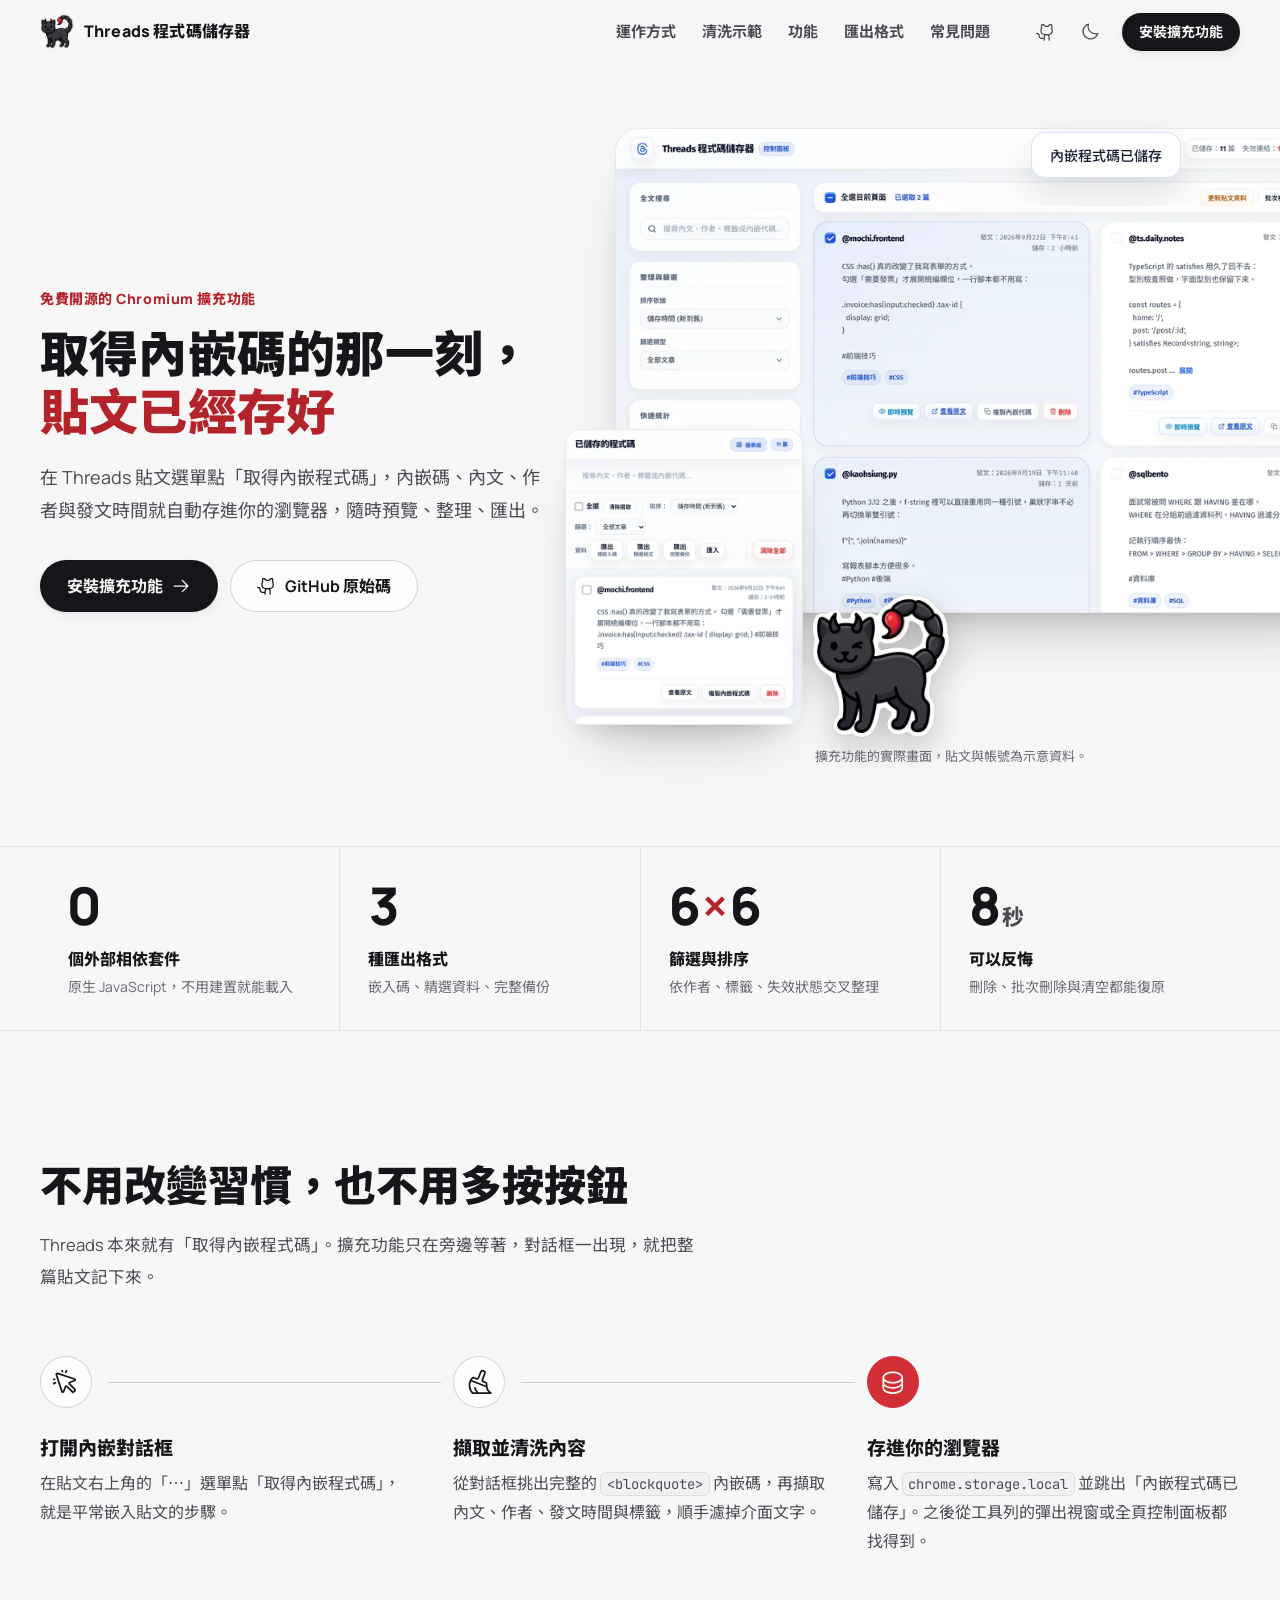
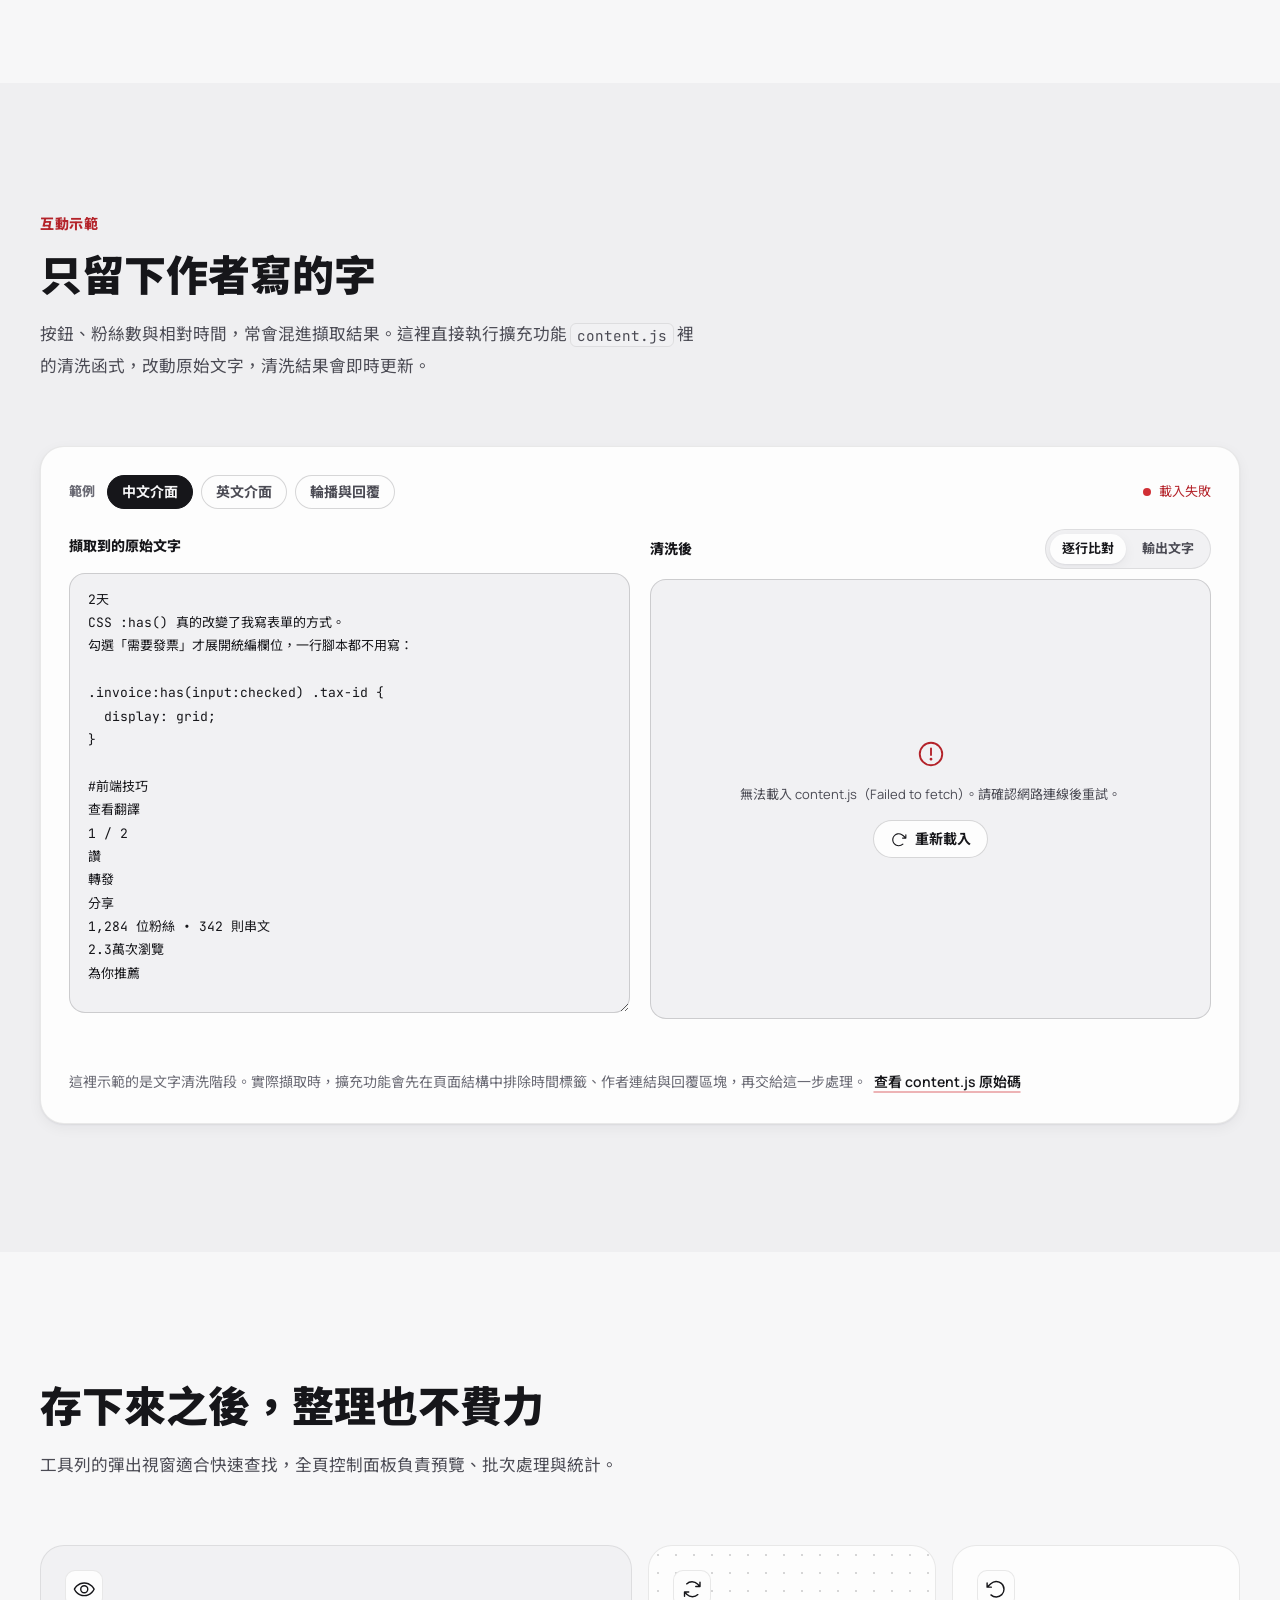
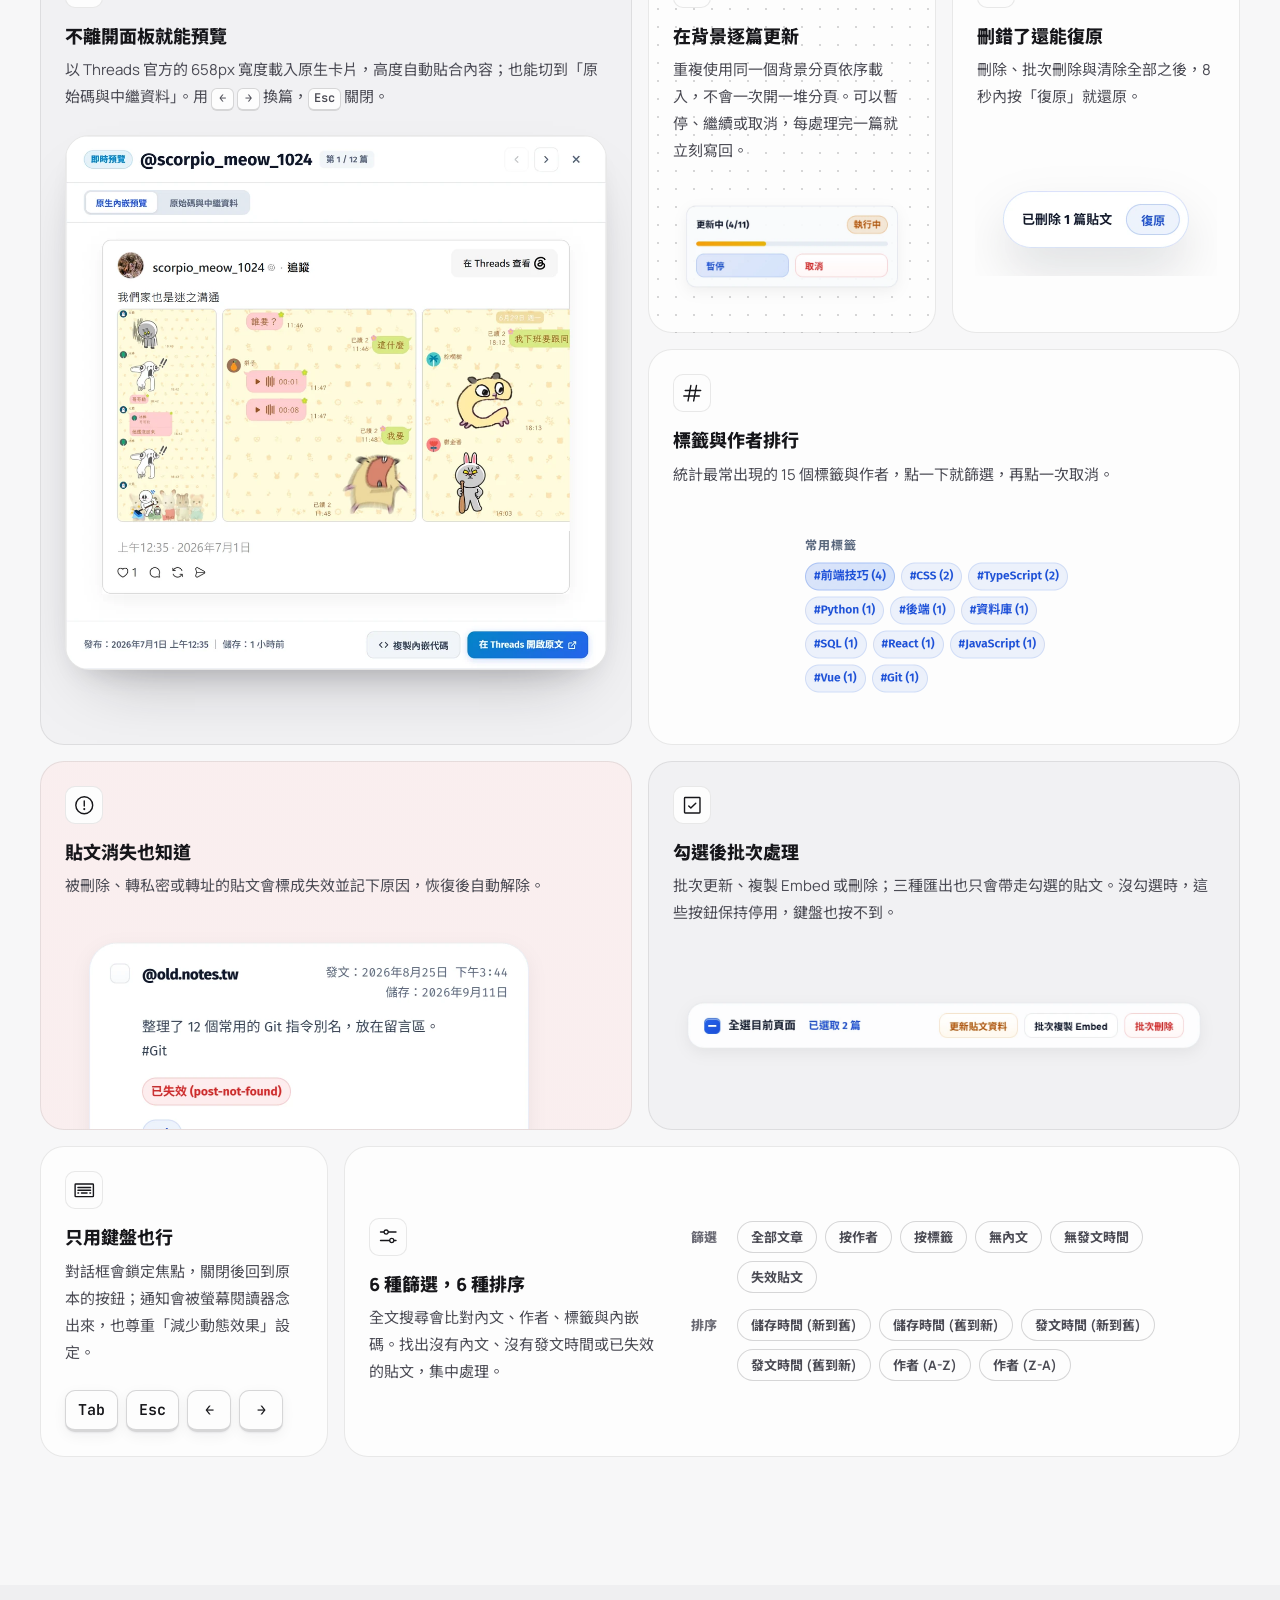
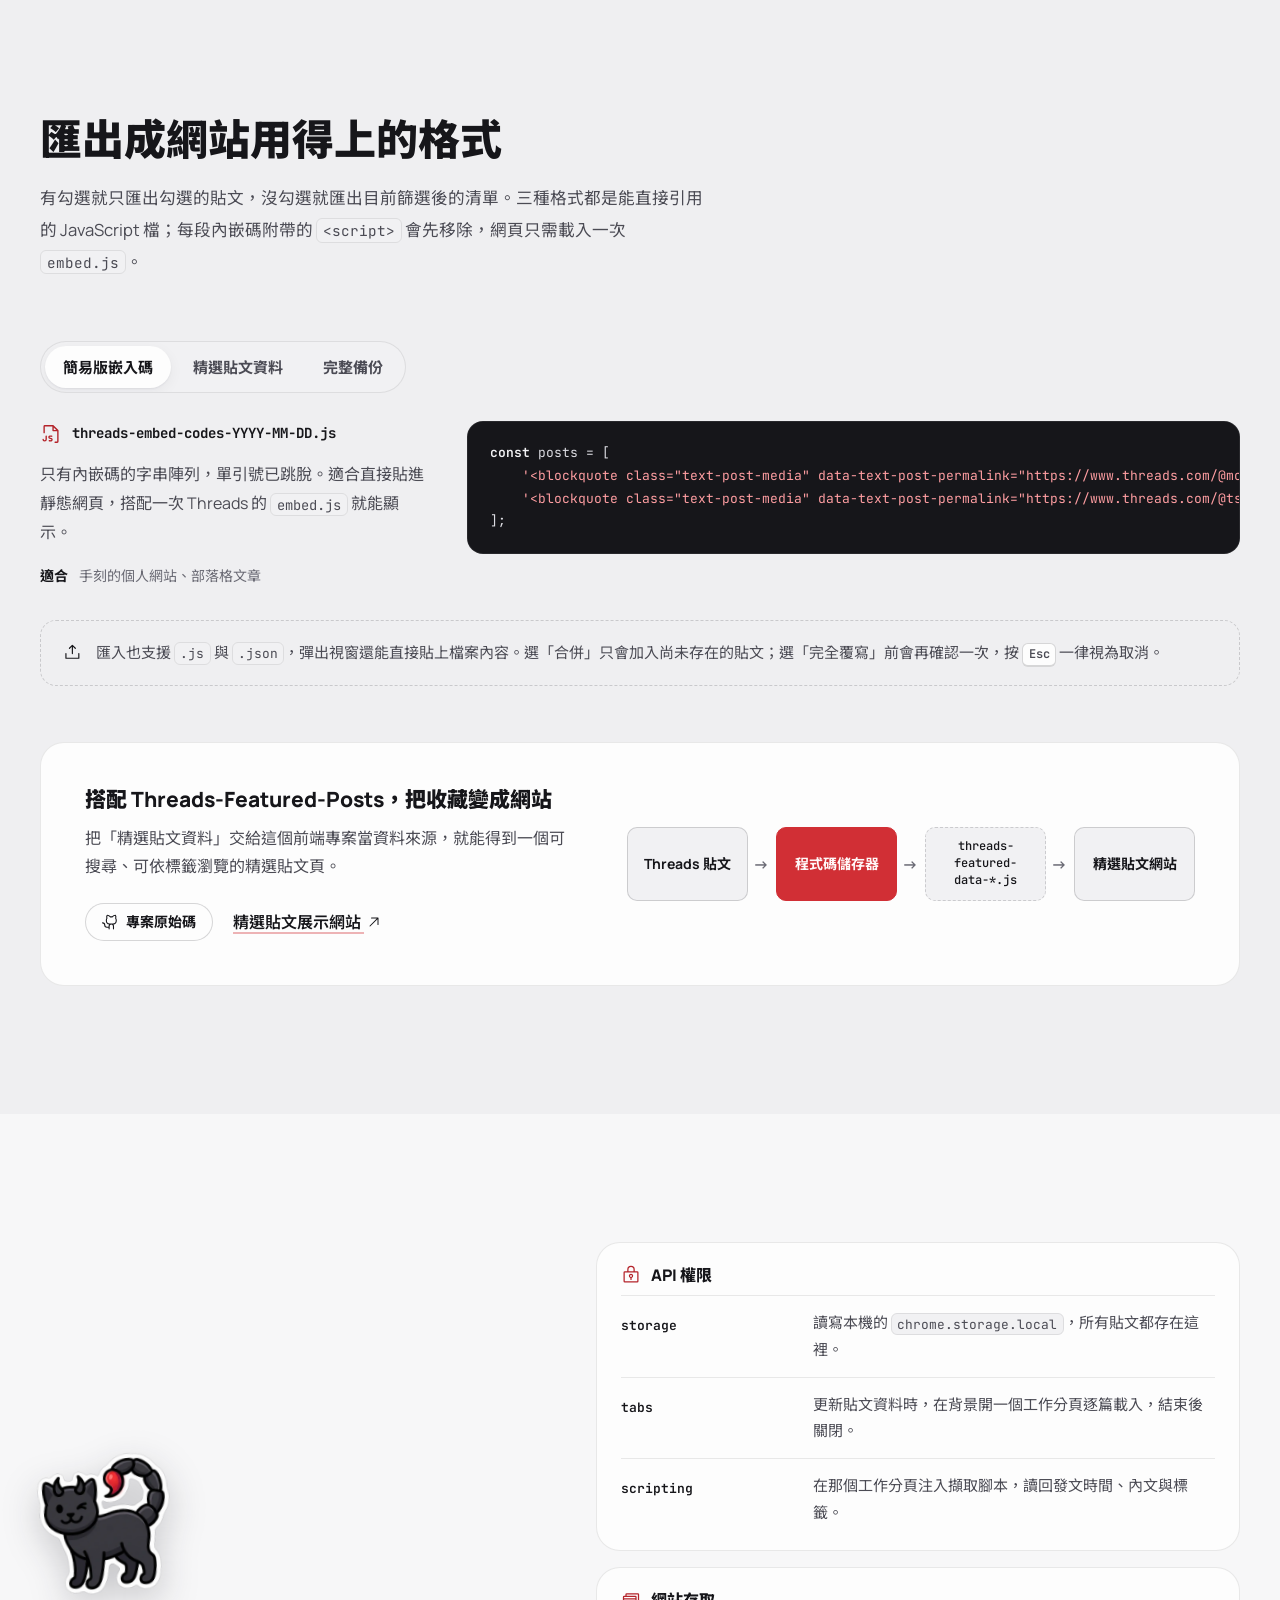
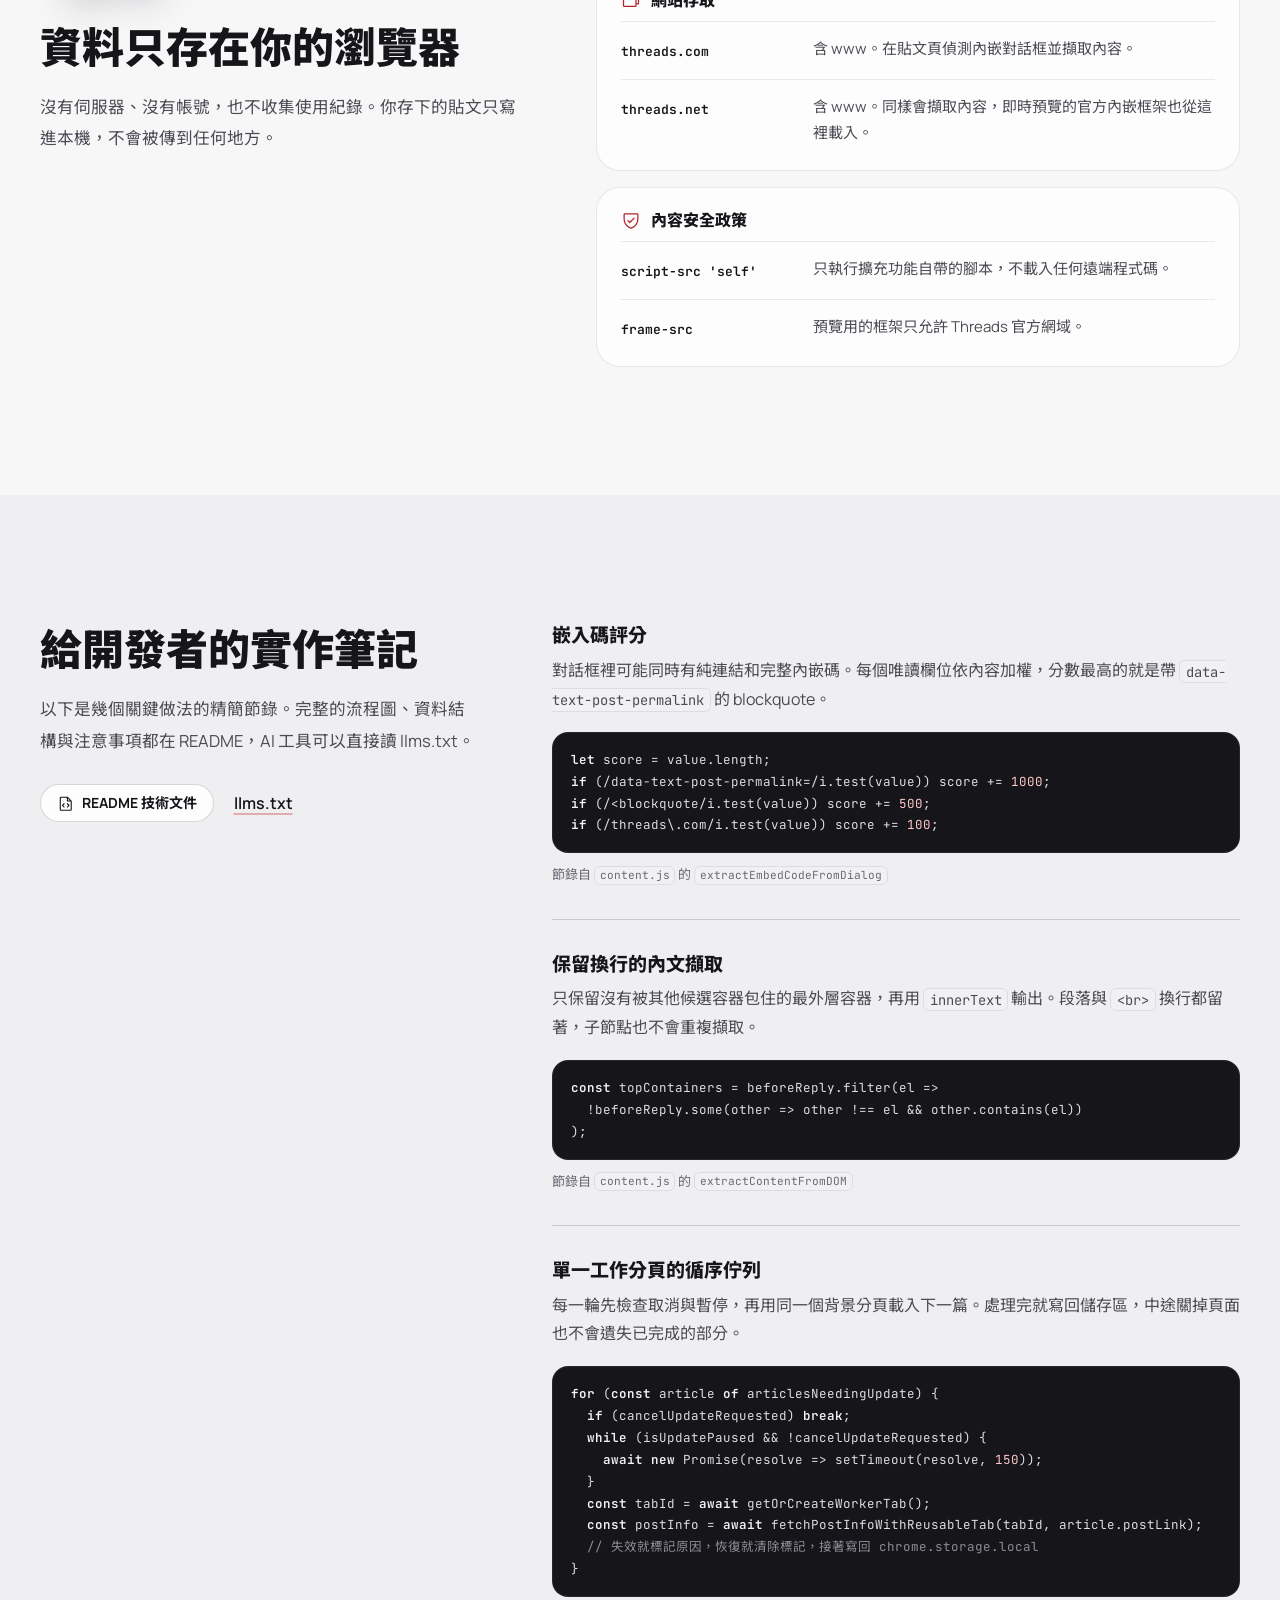
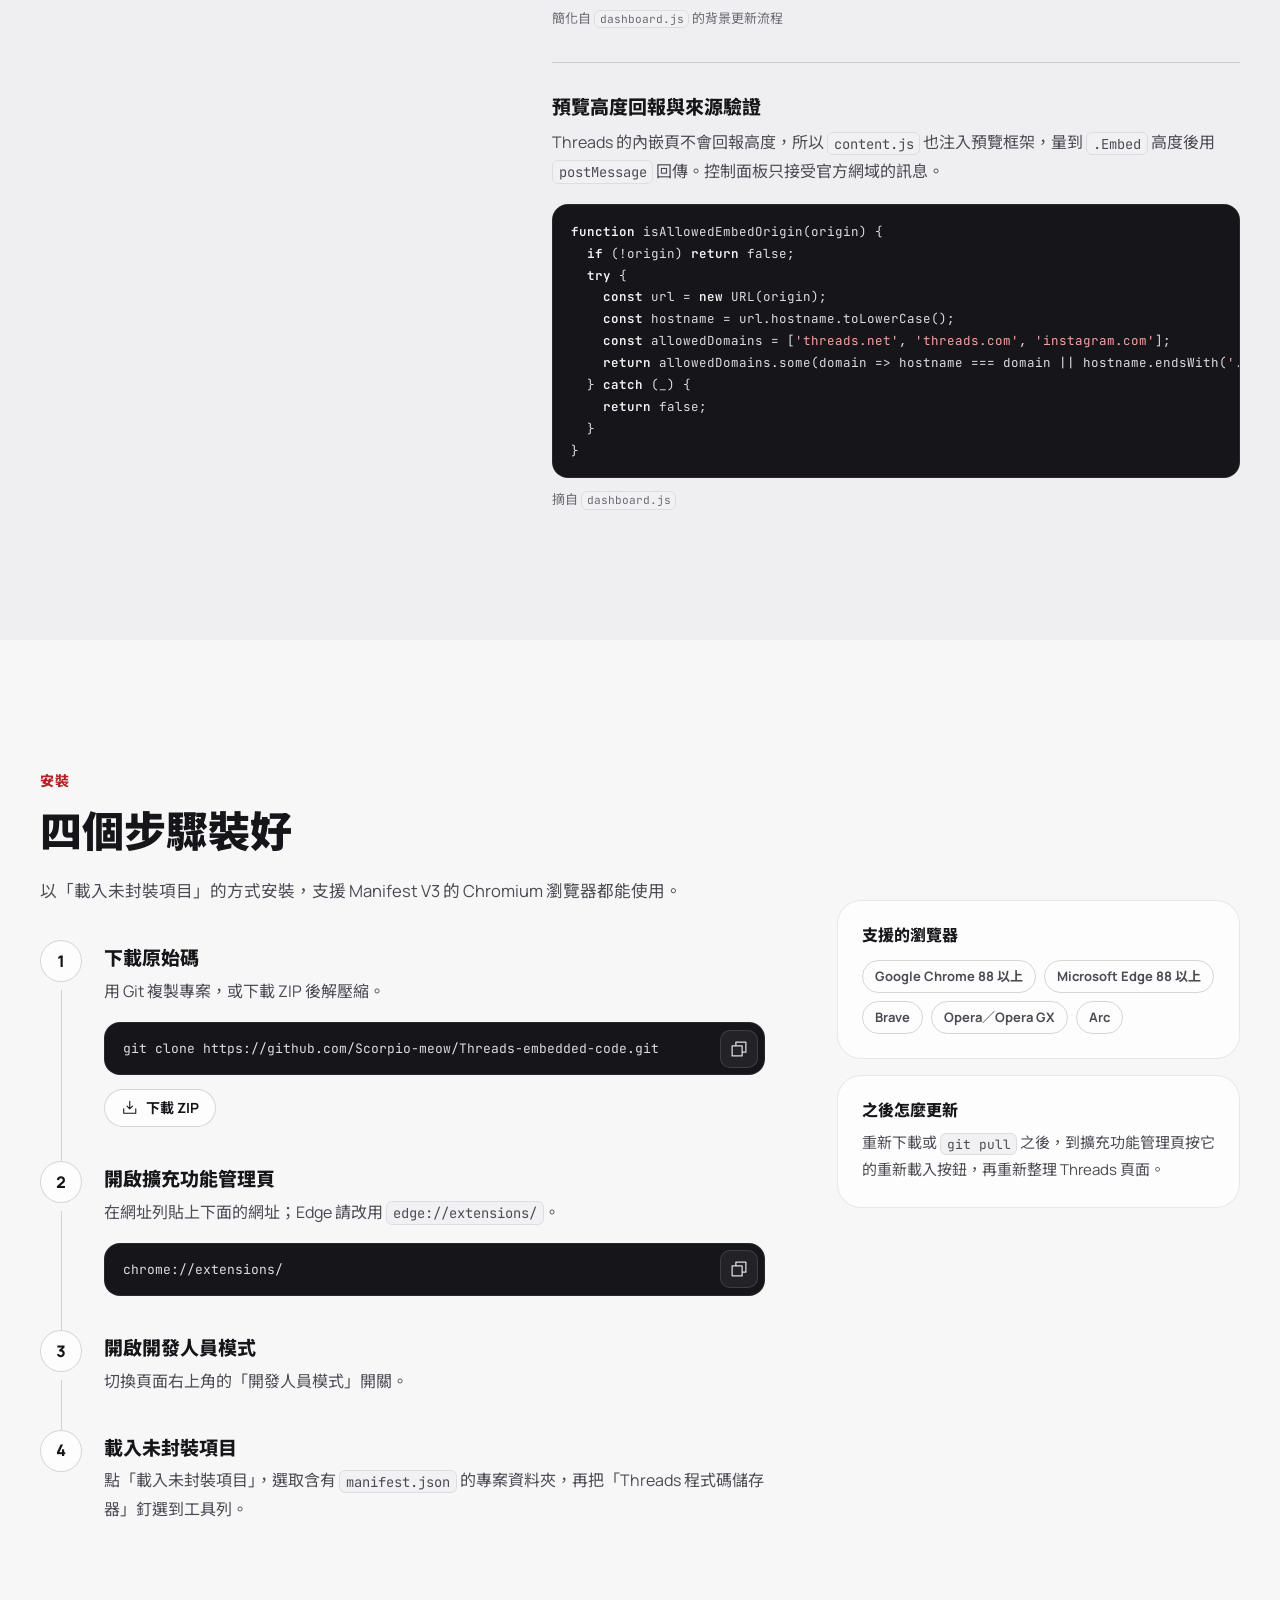
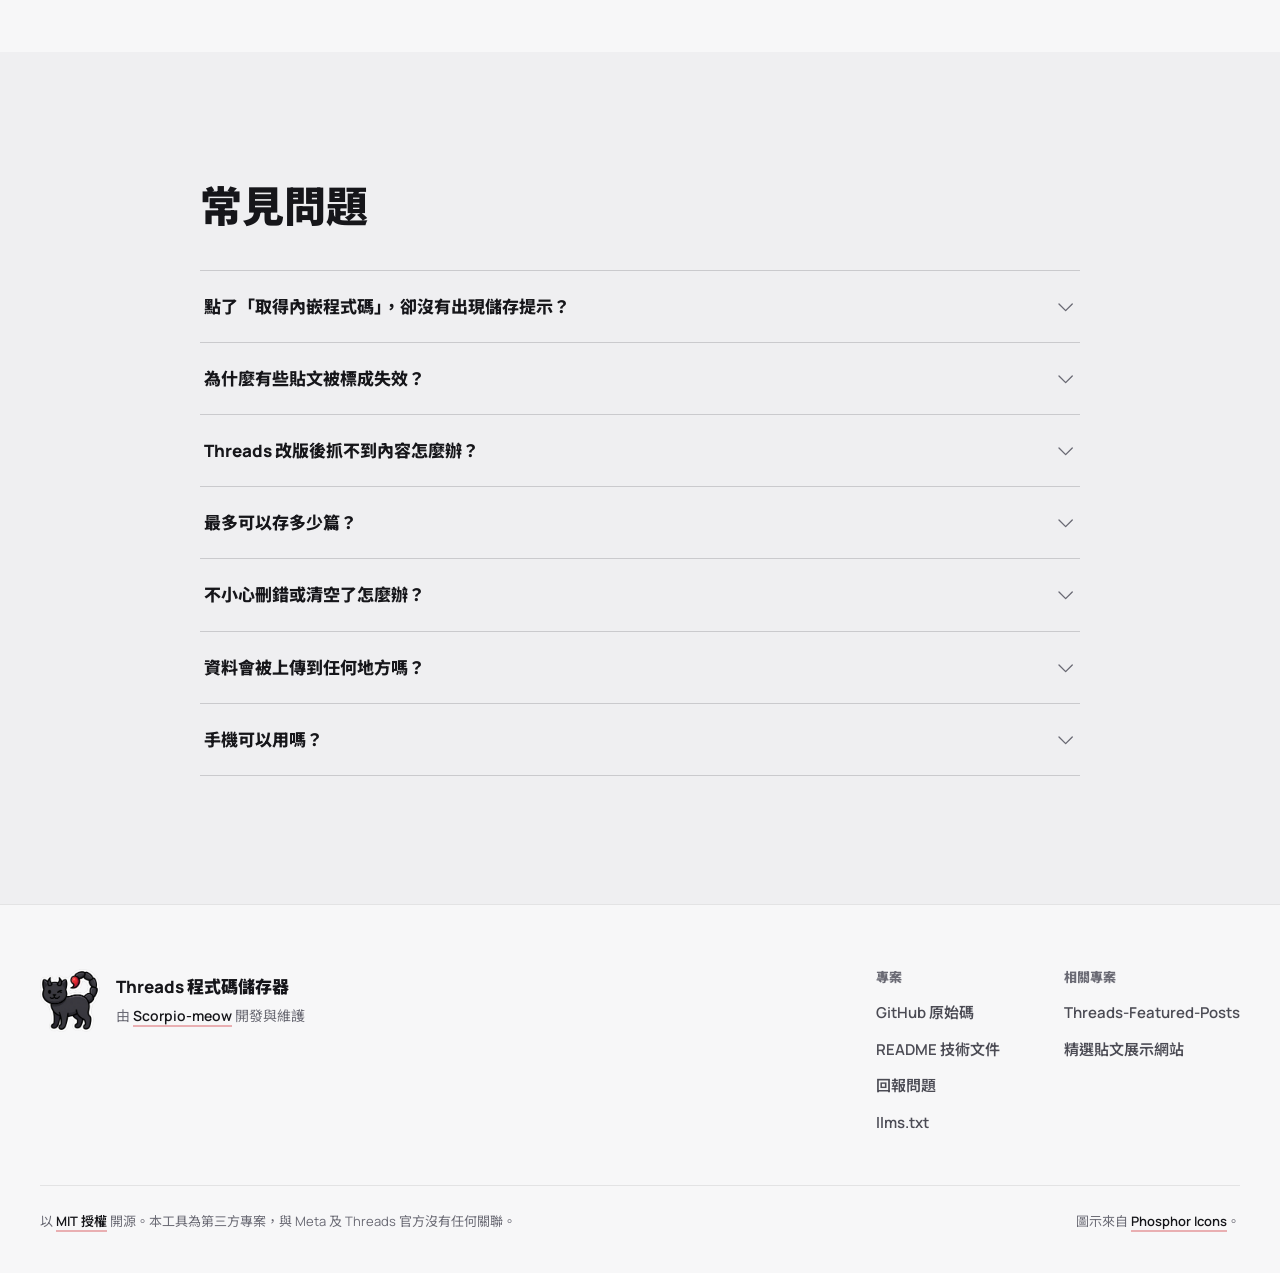
==== docs/index.html @ 0d6b0716 "docs: 新增 GitHub Pages 介紹頁並更正 README 與 llms.txt" ====
<!DOCTYPE html>
<html lang="zh-Hant-TW" data-repo="Scorpio-meow/Threads-embedded-code" data-branch="main">

<head>
  <meta charset="utf-8">
  <meta name="viewport" content="width=device-width, initial-scale=1">
  <title>Threads 程式碼儲存器｜自動收藏 Threads 貼文的瀏覽器擴充功能</title>
  <meta name="description" content="免費開源的 Chromium 擴充功能。在 Threads 點「取得內嵌程式碼」時，自動存下官方內嵌碼、內文、作者、發文時間與標籤；資料只存在你的瀏覽器，可即時預覽、背景更新，並匯出成三種格式。">
  <meta name="theme-color" content="#f7f7f8" media="(prefers-color-scheme: light)">
  <meta name="theme-color" content="#0e0e11" media="(prefers-color-scheme: dark)">
  <link rel="canonical" href="https://scorpio-meow.github.io/Threads-embedded-code/">

  <meta property="og:type" content="website">
  <meta property="og:locale" content="zh_TW">
  <meta property="og:site_name" content="Threads 程式碼儲存器">
  <meta property="og:title" content="Threads 程式碼儲存器">
  <meta property="og:description" content="取得內嵌碼的那一刻，貼文已經存好。本機儲存、即時預覽、背景更新與三種匯出格式。">
  <meta property="og:url" content="https://scorpio-meow.github.io/Threads-embedded-code/">
  <meta property="og:image" content="https://scorpio-meow.github.io/Threads-embedded-code/assets/img/og-image.png">
  <meta property="og:image:width" content="1200">
  <meta property="og:image:height" content="630">
  <meta property="og:image:alt" content="Threads 程式碼儲存器的控制面板畫面與天蠍貓吉祥物">
  <meta name="twitter:card" content="summary_large_image">

  <link rel="icon" type="image/png" sizes="32x32" href="assets/img/favicon-32.png">
  <link rel="icon" type="image/png" sizes="192x192" href="assets/img/favicon-192.png">
  <link rel="apple-touch-icon" href="assets/img/apple-touch-icon.png">

  <link rel="preconnect" href="https://fonts.googleapis.com">
  <link rel="preconnect" href="https://fonts.gstatic.com" crossorigin>
  <link rel="stylesheet" href="https://fonts.googleapis.com/css2?family=JetBrains+Mono:wght@400..600&family=Manrope:wght@400..800&family=Noto+Sans+TC:wght@400..900&display=swap">
  <link rel="preload" as="image" href="assets/img/shot-dashboard-1600.webp"
    imagesrcset="assets/img/shot-dashboard-960.webp 960w, assets/img/shot-dashboard-1600.webp 1600w"
    imagesizes="(min-width: 1024px) 62vw, 100vw">
  <link rel="stylesheet" href="assets/css/site.css">

  <script>
    document.documentElement.classList.add('js');
    try {
      const savedTheme = localStorage.getItem('theme');
      if (savedTheme === 'light' || savedTheme === 'dark') document.documentElement.dataset.theme = savedTheme;
    } catch (_) { }
  </script>
  <script src="assets/js/site.js" defer></script>
  <script src="assets/js/cleaner-demo.js" defer></script>

  <script type="application/ld+json">
  {
    "@context": "https://schema.org",
    "@type": "SoftwareApplication",
    "name": "Threads 程式碼儲存器",
    "alternateName": "Threads Code Saver",
    "applicationCategory": "BrowserApplication",
    "operatingSystem": "Google Chrome, Microsoft Edge, Brave, Opera, Arc",
    "description": "在 Threads 點「取得內嵌程式碼」時，自動存下官方內嵌碼、內文、作者、發文時間與標籤的開源瀏覽器擴充功能。",
    "url": "https://scorpio-meow.github.io/Threads-embedded-code/",
    "sameAs": "https://github.com/Scorpio-meow/Threads-embedded-code",
    "license": "https://opensource.org/licenses/MIT",
    "isAccessibleForFree": true,
    "offers": { "@type": "Offer", "price": "0", "priceCurrency": "TWD" },
    "author": { "@type": "Person", "name": "Scorpio-meow", "url": "https://github.com/Scorpio-meow" }
  }
  </script>
</head>

<body>
  <a class="skip-link" href="#main">跳到主要內容</a>

  <header class="site-nav" data-nav>
    <div class="container site-nav__inner">
      <a class="brand" href="#top">
        <img class="brand__mark" src="assets/img/mascot-320.webp" alt="" width="320" height="334">
        <span class="brand__name">Threads 程式碼儲存器</span>
      </a>

      <nav class="site-nav__menu" id="site-menu" aria-label="主要導覽" data-menu>
        <a href="#how">運作方式</a>
        <a href="#demo">清洗示範</a>
        <a href="#features">功能</a>
        <a href="#export">匯出格式</a>
        <a href="#faq">常見問題</a>
        <a class="site-nav__menu-install" href="#install">安裝擴充功能</a>
      </nav>

      <div class="site-nav__actions">
        <a class="icon-btn" href="https://github.com/Scorpio-meow/Threads-embedded-code" aria-label="GitHub 原始碼">
          <svg class="icon" aria-hidden="true"><use href="assets/icons.svg#i-github-logo"></use></svg>
        </a>
        <button class="icon-btn" type="button" data-theme-toggle aria-pressed="false" aria-label="深色模式">
          <svg class="icon icon--when-light" aria-hidden="true"><use href="assets/icons.svg#i-moon"></use></svg>
          <svg class="icon icon--when-dark" aria-hidden="true"><use href="assets/icons.svg#i-sun"></use></svg>
        </button>
        <a class="btn btn--primary btn--sm site-nav__cta" href="#install">安裝擴充功能</a>
        <button class="icon-btn site-nav__toggle" type="button" data-menu-toggle aria-expanded="false"
          aria-controls="site-menu" aria-label="開啟選單">
          <svg class="icon icon--menu-open" aria-hidden="true"><use href="assets/icons.svg#i-list"></use></svg>
          <svg class="icon icon--menu-close" aria-hidden="true"><use href="assets/icons.svg#i-x"></use></svg>
        </button>
      </div>
    </div>
  </header>

  <main id="main">
    <!-- Hero -->
    <section class="hero" id="top" aria-labelledby="hero-title">
      <div class="container hero__grid">
        <div class="hero__copy">
          <p class="eyebrow hero__in" style="--i: 0">免費開源的 Chromium 擴充功能</p>
          <h1 class="hero__title hero__in" id="hero-title" style="--i: 1">
            <span class="hero__line">取得內嵌碼的那一刻，</span>
            <span class="hero__line hero__accent">貼文已經存好</span>
          </h1>
          <p class="hero__lead hero__in" style="--i: 2">
            在 Threads 貼文選單點「取得內嵌程式碼」，內嵌碼、內文、作者與發文時間就自動存進你的瀏覽器，隨時預覽、整理、匯出。
          </p>
          <div class="hero__actions hero__in" style="--i: 3">
            <a class="btn btn--primary btn--lg" href="#install">
              安裝擴充功能
              <svg class="icon" aria-hidden="true"><use href="assets/icons.svg#i-arrow-right"></use></svg>
            </a>
            <a class="btn btn--ghost btn--lg" href="https://github.com/Scorpio-meow/Threads-embedded-code">
              <svg class="icon" aria-hidden="true"><use href="assets/icons.svg#i-github-logo"></use></svg>
              GitHub 原始碼
            </a>
          </div>
        </div>

        <figure class="hero__visual">
          <div class="hero__stage">
            <img class="shot hero__dashboard" src="assets/img/shot-dashboard-1600.webp"
              srcset="assets/img/shot-dashboard-960.webp 960w, assets/img/shot-dashboard-1600.webp 1600w"
              sizes="(min-width: 1024px) 62vw, 100vw" width="1600" height="1000" fetchpriority="high"
              alt="控制面板：左側是全文搜尋、排序篩選與標籤統計，右側是已儲存貼文的卡片，其中兩篇已勾選">
            <div class="hero__popup-wrap">
              <img class="shot hero__popup" src="assets/img/shot-popup-520.webp"
                srcset="assets/img/shot-popup-520.webp 520w, assets/img/shot-popup-960.webp 960w"
                sizes="(min-width: 1024px) 230px, 34vw" width="520" height="650"
                alt="工具列彈出視窗：搜尋框、排序與篩選選單，以及匯出、匯入按鈕">
              <img class="hero__mascot" src="assets/img/mascot-320.webp"
                srcset="assets/img/mascot-320.webp 320w, assets/img/mascot-640.webp 640w" sizes="150px" width="320"
                height="334" alt="">
            </div>
            <img class="hero__toast" src="assets/img/ui-notification.webp" width="206" height="102"
              alt="Threads 頁面右上角跳出的「內嵌程式碼已儲存」提示">
          </div>
          <figcaption class="hero__caption">擴充功能的實際畫面，貼文與帳號為示意資料。</figcaption>
        </figure>
      </div>
    </section>

    <!-- Facts -->
    <section class="facts" aria-label="重點數字">
      <div class="container">
        <ul class="facts__list" data-reveal>
          <li class="facts__item">
            <span class="facts__value">0</span>
            <span class="facts__label">個外部相依套件</span>
            <span class="facts__note">原生 JavaScript，不用建置就能載入</span>
          </li>
          <li class="facts__item">
            <span class="facts__value">3</span>
            <span class="facts__label">種匯出格式</span>
            <span class="facts__note">嵌入碼、精選資料、完整備份</span>
          </li>
          <li class="facts__item">
            <span class="facts__value">6<span class="facts__times">×</span>6</span>
            <span class="facts__label">篩選與排序</span>
            <span class="facts__note">依作者、標籤、失效狀態交叉整理</span>
          </li>
          <li class="facts__item">
            <span class="facts__value">8<span class="facts__unit">秒</span></span>
            <span class="facts__label">可以反悔</span>
            <span class="facts__note">刪除、批次刪除與清空都能復原</span>
          </li>
        </ul>
      </div>
    </section>

    <!-- How it works -->
    <section class="section" id="how" aria-labelledby="how-title">
      <div class="container">
        <header class="section-head" data-reveal>
          <h2 class="section-title" id="how-title">不用改變習慣，也不用多按按鈕</h2>
          <p class="section-lead">Threads 本來就有「取得內嵌程式碼」。擴充功能只在旁邊等著，對話框一出現，就把整篇貼文記下來。</p>
        </header>
        <ol class="flow" data-reveal>
          <li class="flow__step" style="--i: 0">
            <span class="flow__icon"><svg class="icon" aria-hidden="true"><use href="assets/icons.svg#i-cursor-click"></use></svg></span>
            <h3 class="flow__title">打開內嵌對話框</h3>
            <p class="flow__text">在貼文右上角的「⋯」選單點「取得內嵌程式碼」，就是平常嵌入貼文的步驟。</p>
          </li>
          <li class="flow__step" style="--i: 1">
            <span class="flow__icon"><svg class="icon" aria-hidden="true"><use href="assets/icons.svg#i-broom"></use></svg></span>
            <h3 class="flow__title">擷取並清洗內容</h3>
            <p class="flow__text">從對話框挑出完整的 <code>&lt;blockquote&gt;</code> 內嵌碼，再擷取內文、作者、發文時間與標籤，順手濾掉介面文字。</p>
          </li>
          <li class="flow__step" style="--i: 2">
            <span class="flow__icon"><svg class="icon" aria-hidden="true"><use href="assets/icons.svg#i-database"></use></svg></span>
            <h3 class="flow__title">存進你的瀏覽器</h3>
            <p class="flow__text">寫入 <code>chrome.storage.local</code> 並跳出「內嵌程式碼已儲存」。之後從工具列的彈出視窗或全頁控制面板都找得到。</p>
          </li>
        </ol>
      </div>
    </section>

    <!-- Cleaning demo -->
    <section class="section section--tinted" id="demo" aria-labelledby="demo-title">
      <div class="container">
        <header class="section-head" data-reveal>
          <p class="eyebrow">互動示範</p>
          <h2 class="section-title" id="demo-title">只留下作者寫的字</h2>
          <p class="section-lead">按鈕、粉絲數與相對時間，常會混進擷取結果。這裡直接執行擴充功能 <code>content.js</code> 裡的清洗函式，改動原始文字，清洗結果會即時更新。</p>
        </header>

        <div class="demo" data-demo data-worker="assets/js/cleaner-worker.js" data-state="loading" data-reveal>
          <div class="demo__bar">
            <div class="demo__samples" role="group" aria-label="載入範例文字">
              <span class="demo__samples-label">範例</span>
              <button class="chip" type="button" data-demo-sample="zh" aria-pressed="true">中文介面</button>
              <button class="chip" type="button" data-demo-sample="en" aria-pressed="false">英文介面</button>
              <button class="chip" type="button" data-demo-sample="carousel" aria-pressed="false">輪播與回覆</button>
            </div>
            <p class="demo__status" role="status">
              <span class="demo__status-dot" aria-hidden="true"></span>
              <span data-demo-status>正在從 GitHub 載入 content.js</span>
            </p>
          </div>

          <div class="demo__panes">
            <div class="demo__pane">
              <label class="demo__label" for="demo-input">擷取到的原始文字</label>
              <textarea class="demo__input" id="demo-input" data-demo-input spellcheck="false" autocomplete="off"
                rows="16"></textarea>
            </div>

            <div class="demo__pane tabs" data-tabs>
              <div class="demo__pane-head">
                <span class="demo__label" id="demo-result-label">清洗後</span>
                <div class="tabs__list tabs__list--sm" role="tablist" aria-labelledby="demo-result-label">
                  <button class="tabs__tab" type="button" role="tab" id="demo-tab-diff" aria-controls="demo-panel-diff"
                    aria-selected="true">逐行比對</button>
                  <button class="tabs__tab" type="button" role="tab" id="demo-tab-output" aria-controls="demo-panel-output"
                    aria-selected="false" tabindex="-1">輸出文字</button>
                </div>
              </div>
              <div class="demo__result">
                <div class="tabs__panel" role="tabpanel" id="demo-panel-diff" aria-labelledby="demo-tab-diff" tabindex="0">
                  <ol class="diff" data-demo-diff></ol>
                </div>
                <div class="tabs__panel" role="tabpanel" id="demo-panel-output" aria-labelledby="demo-tab-output"
                  tabindex="0" hidden>
                  <pre class="demo__output"><code data-demo-output></code></pre>
                </div>
                <div class="demo__skeleton" aria-hidden="true">
                  <span></span><span></span><span></span><span></span><span></span><span></span><span></span>
                </div>
                <div class="demo__error" data-demo-error role="alert" hidden>
                  <svg class="icon" aria-hidden="true"><use href="assets/icons.svg#i-warning-circle"></use></svg>
                  <p data-demo-error-text></p>
                  <button class="btn btn--ghost btn--sm" type="button" data-demo-retry>
                    <svg class="icon" aria-hidden="true"><use href="assets/icons.svg#i-arrow-clockwise"></use></svg>
                    重新載入
                  </button>
                </div>
              </div>
              <p class="demo__summary" data-demo-summary aria-live="polite"></p>
            </div>
          </div>

          <p class="demo__note">
            這裡示範的是文字清洗階段。實際擷取時，擴充功能會先在頁面結構中排除時間標籤、作者連結與回覆區塊，再交給這一步處理。
            <a class="text-link" href="https://github.com/Scorpio-meow/Threads-embedded-code/blob/main/content.js">查看 content.js 原始碼</a>
          </p>
          <noscript>
            <p class="demo__note">互動示範需要啟用 JavaScript。</p>
          </noscript>
        </div>

        <script type="text/plain" data-demo-sample-text="zh">2天
CSS :has() 真的改變了我寫表單的方式。
勾選「需要發票」才展開統編欄位，一行腳本都不用寫：

.invoice:has(input:checked) .tax-id {
  display: grid;
}

#前端技巧
查看翻譯
1 / 2
讚
轉發
分享
1,284 位粉絲 • 342 則串文
2.3萬次瀏覽
為你推薦</script>
        <script type="text/plain" data-demo-sample-text="en">Sep 22
structuredClone() 可以深拷貝 Map、Set 和 Date，
JSON.parse(JSON.stringify(x)) 會默默把它們弄丟。

const copy = structuredClone(state);

See translation
1,284 followers • 342 threads
See what @ts.daily.notes is saying on Threads
just now</script>
        <script type="text/plain" data-demo-sample-text="carousel">回覆 @pixel.lin.dev...
3h
整理了這週最常用的 VS Code 快捷鍵：

Ctrl + D 選取下一個相同字詞
Alt + 上下鍵 整行搬移
Ctrl + Shift + L 選取所有相同字詞

圖片 1 / 4
2 / 4
在貼文中提及 @meta.ai ，即可在這裡獲得解答
尚無回覆</script>
      </div>
    </section>

    <!-- Features -->
    <section class="section" id="features" aria-labelledby="features-title">
      <div class="container">
        <header class="section-head" data-reveal>
          <h2 class="section-title" id="features-title">存下來之後，整理也不費力</h2>
          <p class="section-lead">工具列的彈出視窗適合快速查找，全頁控制面板負責預覽、批次處理與統計。</p>
        </header>

        <div class="bento">
          <article class="tile tile--preview" data-reveal style="--i: 0">
            <div class="tile__body">
              <span class="tile__icon"><svg class="icon" aria-hidden="true"><use href="assets/icons.svg#i-eye"></use></svg></span>
              <h3 class="tile__title">不離開面板就能預覽</h3>
              <p class="tile__text">以 Threads 官方的 658px 寬度載入原生卡片，高度自動貼合內容；也能切到「原始碼與中繼資料」。用 <kbd>←</kbd> <kbd>→</kbd> 換篇，<kbd>Esc</kbd> 關閉。</p>
            </div>
            <div class="tile__media tile__media--bleed">
              <img class="shot" src="assets/img/shot-preview.webp" width="1040" height="1026" loading="lazy"
                alt="即時預覽視窗的「原生內嵌預覽」分頁：以官方寬度載入 @scorpio_meow_1024 的 Threads 貼文卡片，含三張輪播圖，高度剛好貼合；底部是發布時間與複製內嵌代碼按鈕">
            </div>
          </article>
          <article class="tile tile--queue" data-reveal style="--i: 1">
            <div class="tile__body">
              <span class="tile__icon"><svg class="icon" aria-hidden="true"><use href="assets/icons.svg#i-arrows-clockwise"></use></svg></span>
              <h3 class="tile__title">在背景逐篇更新</h3>
              <p class="tile__text">重複使用同一個背景分頁依序載入，不會一次開一堆分頁。可以暫停、繼續或取消，每處理完一篇就立刻寫回。</p>
            </div>
            <div class="tile__media tile__media--center">
              <img src="assets/img/ui-progress.webp" width="334" height="163" loading="lazy"
                alt="更新進度面板：顯示「更新中 (4/11)」、執行中標籤、進度條與暫停、取消按鈕">
            </div>
          </article>
          <article class="tile tile--undo" data-reveal style="--i: 2">
            <div class="tile__body">
              <span class="tile__icon"><svg class="icon" aria-hidden="true"><use href="assets/icons.svg#i-arrow-counter-clockwise"></use></svg></span>
              <h3 class="tile__title">刪錯了還能復原</h3>
              <p class="tile__text">刪除、批次刪除與清除全部之後，8 秒內按「復原」就還原。</p>
            </div>
            <div class="tile__media tile__media--center">
              <img src="assets/img/ui-undo.webp" width="242" height="113" loading="lazy"
                alt="提示列顯示「已刪除 1 篇貼文」與「復原」按鈕">
            </div>
          </article>
          <article class="tile tile--tags" data-reveal style="--i: 3">
            <div class="tile__body">
              <span class="tile__icon"><svg class="icon" aria-hidden="true"><use href="assets/icons.svg#i-hash"></use></svg></span>
              <h3 class="tile__title">標籤與作者排行</h3>
              <p class="tile__text">統計最常出現的 15 個標籤與作者，點一下就篩選，再點一次取消。</p>
            </div>
            <div class="tile__media tile__media--center">
              <img src="assets/img/ui-tags.webp" width="334" height="212" loading="lazy"
                alt="常用標籤雲，#前端技巧 (4) 為目前選取的篩選條件">
            </div>
          </article>
          <article class="tile tile--expired" data-reveal style="--i: 4">
            <div class="tile__body">
              <span class="tile__icon"><svg class="icon" aria-hidden="true"><use href="assets/icons.svg#i-warning-circle"></use></svg></span>
              <h3 class="tile__title">貼文消失也知道</h3>
              <p class="tile__text">被刪除、轉私密或轉址的貼文會標成失效並記下原因，恢復後自動解除。</p>
            </div>
            <div class="tile__media tile__media--crop">
              <img src="assets/img/ui-expired.webp" width="496" height="385" loading="lazy"
                alt="一張貼文卡片，帶有紅色的「已失效 (post-not-found)」標籤">
            </div>
          </article>
          <article class="tile tile--batch" data-reveal style="--i: 5">
            <div class="tile__body">
              <span class="tile__icon"><svg class="icon" aria-hidden="true"><use href="assets/icons.svg#i-check-square"></use></svg></span>
              <h3 class="tile__title">勾選後批次處理</h3>
              <p class="tile__text">批次更新、複製 Embed 或刪除；三種匯出也只會帶走勾選的貼文。沒勾選時，這些按鈕保持停用，鍵盤也按不到。</p>
            </div>
            <div class="tile__media tile__media--center">
              <img src="assets/img/ui-batch.webp" width="696" height="113" loading="lazy"
                alt="批次工具列：已選取 2 篇，右側有更新貼文資料、批次複製 Embed、批次刪除三個按鈕">
            </div>
          </article>
          <article class="tile tile--a11y" data-reveal style="--i: 6">
            <div class="tile__body">
              <span class="tile__icon"><svg class="icon" aria-hidden="true"><use href="assets/icons.svg#i-keyboard"></use></svg></span>
              <h3 class="tile__title">只用鍵盤也行</h3>
              <p class="tile__text">對話框會鎖定焦點，關閉後回到原本的按鈕；通知會被螢幕閱讀器念出來，也尊重「減少動態效果」設定。</p>
            </div>
            <div class="keys" aria-hidden="true">
              <kbd>Tab</kbd><kbd>Esc</kbd><kbd>←</kbd><kbd>→</kbd>
            </div>
          </article>
          <article class="tile tile--filters" data-reveal style="--i: 7">
            <div class="tile__body">
              <span class="tile__icon"><svg class="icon" aria-hidden="true"><use href="assets/icons.svg#i-sliders-horizontal"></use></svg></span>
              <h3 class="tile__title">6 種篩選，6 種排序</h3>
              <p class="tile__text">全文搜尋會比對內文、作者、標籤與內嵌碼。找出沒有內文、沒有發文時間或已失效的貼文，集中處理。</p>
            </div>
            <div class="filters">
              <div class="filters__group">
                <span class="filters__label">篩選</span>
                <ul class="pill-list">
                  <li>全部文章</li>
                  <li>按作者</li>
                  <li>按標籤</li>
                  <li>無內文</li>
                  <li>無發文時間</li>
                  <li>失效貼文</li>
                </ul>
              </div>
              <div class="filters__group">
                <span class="filters__label">排序</span>
                <ul class="pill-list">
                  <li>儲存時間 (新到舊)</li>
                  <li>儲存時間 (舊到新)</li>
                  <li>發文時間 (新到舊)</li>
                  <li>發文時間 (舊到新)</li>
                  <li>作者 (A-Z)</li>
                  <li>作者 (Z-A)</li>
                </ul>
              </div>
            </div>
          </article>
        </div>
      </div>
    </section>

    <!-- Export -->
    <section class="section section--tinted" id="export" aria-labelledby="export-title">
      <div class="container">
        <header class="section-head" data-reveal>
          <h2 class="section-title" id="export-title">匯出成網站用得上的格式</h2>
          <p class="section-lead">有勾選就只匯出勾選的貼文，沒勾選就匯出目前篩選後的清單。三種格式都是能直接引用的 JavaScript 檔；每段內嵌碼附帶的 <code>&lt;script&gt;</code> 會先移除，網頁只需載入一次 <code>embed.js</code>。</p>
        </header>

        <div class="export tabs" data-tabs data-reveal>
          <div class="tabs__list" role="tablist" aria-label="匯出格式">
            <button class="tabs__tab" type="button" role="tab" id="export-tab-embed" aria-controls="export-panel-embed"
              aria-selected="true">簡易版嵌入碼</button>
            <button class="tabs__tab" type="button" role="tab" id="export-tab-featured"
              aria-controls="export-panel-featured" aria-selected="false" tabindex="-1">精選貼文資料</button>
            <button class="tabs__tab" type="button" role="tab" id="export-tab-full" aria-controls="export-panel-full"
              aria-selected="false" tabindex="-1">完整備份</button>
          </div>

          <div class="tabs__panel export__panel" role="tabpanel" id="export-panel-embed" aria-labelledby="export-tab-embed"
            tabindex="0">
            <div class="export__meta">
              <p class="export__file"><svg class="icon" aria-hidden="true"><use href="assets/icons.svg#i-file-js"></use></svg><code>threads-embed-codes-YYYY-MM-DD.js</code></p>
              <p class="export__desc">只有內嵌碼的字串陣列，單引號已跳脫。適合直接貼進靜態網頁，搭配一次 Threads 的 <code>embed.js</code> 就能顯示。</p>
              <p class="export__use"><strong>適合</strong>手刻的個人網站、部落格文章</p>
            </div>
            <pre class="code"><code data-highlight>const posts = [
    '&lt;blockquote class="text-post-media" data-text-post-permalink="https://www.threads.com/@mochi.frontend/post/DQx7mK2pLsA" …&gt;…&lt;/blockquote&gt;',
    '&lt;blockquote class="text-post-media" data-text-post-permalink="https://www.threads.com/@ts.daily.notes/post/DQv3Rn8eTqB" …&gt;…&lt;/blockquote&gt;'
];</code></pre>
          </div>

          <div class="tabs__panel export__panel" role="tabpanel" id="export-panel-featured"
            aria-labelledby="export-tab-featured" tabindex="0" hidden>
            <div class="export__meta">
              <p class="export__file"><svg class="icon" aria-hidden="true"><use href="assets/icons.svg#i-file-js"></use></svg><code>threads-featured-data-YYYY-MM-DD.js</code></p>
              <p class="export__desc">每篇貼文一個物件：內嵌碼、連結、作者、內文與標籤。作者會去掉開頭的 <code>@</code>，方便當作鍵值或顯示名稱。</p>
              <p class="export__use"><strong>適合</strong>Threads-Featured-Posts 的資料來源</p>
            </div>
            <pre class="code"><code data-highlight>const posts = [
    {
        "embedCode": "&lt;blockquote class=\"text-post-media\" …&gt;…&lt;/blockquote&gt;",
        "postLink": "https://www.threads.com/@mochi.frontend/post/DQx7mK2pLsA",
        "author": "mochi.frontend",
        "content": "CSS :has() 真的改變了我寫表單的方式。\n勾選「需要發票」才展開統編欄位…",
        "tags": [
            "前端技巧",
            "CSS"
        ]
    }
];</code></pre>
          </div>

          <div class="tabs__panel export__panel" role="tabpanel" id="export-panel-full" aria-labelledby="export-tab-full"
            tabindex="0" hidden>
            <div class="export__meta">
              <p class="export__file"><svg class="icon" aria-hidden="true"><use href="assets/icons.svg#i-file-js"></use></svg><code>threads-full-data-YYYY-MM-DD.js</code></p>
              <p class="export__desc">除了內嵌碼、連結、作者、內文與標籤，還保留發文時間、儲存時間與失效狀態。換電腦、清理之前或想留一份紀錄時用它。</p>
              <p class="export__use"><strong>適合</strong>備份、搬家、災難還原</p>
            </div>
            <pre class="code"><code data-highlight>const posts = [
    {
        "embedCode": "&lt;blockquote class=\"text-post-media\" …&gt;…&lt;/blockquote&gt;",
        "postLink": "https://www.threads.com/@mochi.frontend/post/DQx7mK2pLsA",
        "author": "@mochi.frontend",
        "content": "CSS :has() 真的改變了我寫表單的方式。\n…",
        "timestamp": "2026-09-22T12:41:00.000Z",
        "timestampTitle": "2026年9月22日 下午8:41",
        "savedAt": "2026-09-23T09:02:17.000Z",
        "tags": [
            "前端技巧",
            "CSS"
        ],
        "status": "active",
        "expiredAt": "",
        "expiredReason": "",
        "expiredCheckedAt": ""
    }
];</code></pre>
          </div>
        </div>

        <div class="import-note" data-reveal>
          <svg class="icon" aria-hidden="true"><use href="assets/icons.svg#i-upload-simple"></use></svg>
          <p>匯入也支援 <code>.js</code> 與 <code>.json</code>，彈出視窗還能直接貼上檔案內容。選「合併」只會加入尚未存在的貼文；選「完全覆寫」前會再確認一次，按 <kbd>Esc</kbd> 一律視為取消。</p>
        </div>

        <div class="ecosystem" data-reveal>
          <div class="ecosystem__copy">
            <h3 class="ecosystem__title">搭配 Threads-Featured-Posts，把收藏變成網站</h3>
            <p class="ecosystem__text">把「精選貼文資料」交給這個前端專案當資料來源，就能得到一個可搜尋、可依標籤瀏覽的精選貼文頁。</p>
            <div class="ecosystem__links">
              <a class="btn btn--ghost btn--sm" href="https://github.com/Scorpio-meow/Threads-Featured-Posts">
                <svg class="icon" aria-hidden="true"><use href="assets/icons.svg#i-github-logo"></use></svg>
                專案原始碼
              </a>
              <a class="text-link" href="https://scorpio-meow.github.io/Threads-Featured-Posts/">
                精選貼文展示網站
                <svg class="icon" aria-hidden="true"><use href="assets/icons.svg#i-arrow-up-right"></use></svg>
              </a>
            </div>
          </div>
          <ol class="pipeline" aria-label="資料流向">
            <li class="pipeline__step"><span class="pipeline__box">Threads 貼文</span></li>
            <li class="pipeline__step pipeline__step--accent"><span class="pipeline__box">程式碼儲存器</span></li>
            <li class="pipeline__step pipeline__step--file"><span class="pipeline__box">threads-featured-data-*.js</span></li>
            <li class="pipeline__step"><span class="pipeline__box">精選貼文網站</span></li>
          </ol>
        </div>
      </div>
    </section>

    <!-- Privacy -->
    <section class="section" id="privacy" aria-labelledby="privacy-title">
      <div class="container privacy">
        <div class="privacy__statement" data-reveal>
          <img class="privacy__mascot" src="assets/img/mascot-320.webp"
            srcset="assets/img/mascot-320.webp 320w, assets/img/mascot-640.webp 640w" sizes="180px" width="320"
            height="334" loading="lazy" alt="">
          <h2 class="section-title" id="privacy-title">資料只存在你的瀏覽器</h2>
          <p class="section-lead">沒有伺服器、沒有帳號，也不收集使用紀錄。你存下的貼文只寫進本機，不會被傳到任何地方。</p>
        </div>

        <div class="privacy__details">
          <div class="perm-group" data-reveal style="--i: 0">
            <h3 class="perm-group__title"><svg class="icon" aria-hidden="true"><use href="assets/icons.svg#i-lock-key"></use></svg>API 權限</h3>
            <dl class="perm-list">
              <div class="perm-list__row">
                <dt><code>storage</code></dt>
                <dd>讀寫本機的 <code>chrome.storage.local</code>，所有貼文都存在這裡。</dd>
              </div>
              <div class="perm-list__row">
                <dt><code>tabs</code></dt>
                <dd>更新貼文資料時，在背景開一個工作分頁逐篇載入，結束後關閉。</dd>
              </div>
              <div class="perm-list__row">
                <dt><code>scripting</code></dt>
                <dd>在那個工作分頁注入擷取腳本，讀回發文時間、內文與標籤。</dd>
              </div>
            </dl>
          </div>
          <div class="perm-group" data-reveal style="--i: 1">
            <h3 class="perm-group__title"><svg class="icon" aria-hidden="true"><use href="assets/icons.svg#i-browsers"></use></svg>網站存取</h3>
            <dl class="perm-list">
              <div class="perm-list__row">
                <dt><code>threads.com</code></dt>
                <dd>含 www。在貼文頁偵測內嵌對話框並擷取內容。</dd>
              </div>
              <div class="perm-list__row">
                <dt><code>threads.net</code></dt>
                <dd>含 www。同樣會擷取內容，即時預覽的官方內嵌框架也從這裡載入。</dd>
              </div>
            </dl>
          </div>
          <div class="perm-group" data-reveal style="--i: 2">
            <h3 class="perm-group__title"><svg class="icon" aria-hidden="true"><use href="assets/icons.svg#i-shield-check"></use></svg>內容安全政策</h3>
            <dl class="perm-list">
              <div class="perm-list__row">
                <dt><code>script-src 'self'</code></dt>
                <dd>只執行擴充功能自帶的腳本，不載入任何遠端程式碼。</dd>
              </div>
              <div class="perm-list__row">
                <dt><code>frame-src</code></dt>
                <dd>預覽用的框架只允許 Threads 官方網域。</dd>
              </div>
            </dl>
          </div>
        </div>
      </div>
    </section>

    <!-- Developer notes -->
    <section class="section section--tinted" id="dev" aria-labelledby="dev-title">
      <div class="container dev">
        <div class="dev__intro">
          <h2 class="section-title" id="dev-title">給開發者的實作筆記</h2>
          <p class="section-lead">以下是幾個關鍵做法的精簡節錄。完整的流程圖、資料結構與注意事項都在 README，AI 工具可以直接讀 llms.txt。</p>
          <div class="dev__links">
            <a class="btn btn--ghost btn--sm" href="https://github.com/Scorpio-meow/Threads-embedded-code#readme">
              <svg class="icon" aria-hidden="true"><use href="assets/icons.svg#i-file-code"></use></svg>
              README 技術文件
            </a>
            <a class="text-link" href="https://github.com/Scorpio-meow/Threads-embedded-code/blob/main/llms.txt">llms.txt</a>
          </div>
        </div>

        <div class="dev__notes">
          <article class="note" data-reveal>
            <h3 class="note__title">嵌入碼評分</h3>
            <p class="note__text">對話框裡可能同時有純連結和完整內嵌碼。每個唯讀欄位依內容加權，分數最高的就是帶 <code>data-text-post-permalink</code> 的 blockquote。</p>
            <pre class="code code--sm"><code data-highlight>let score = value.length;
if (/data-text-post-permalink=/i.test(value)) score += 1000;
if (/&lt;blockquote/i.test(value)) score += 500;
if (/threads\.com/i.test(value)) score += 100;</code></pre>
            <p class="note__source">節錄自 <code>content.js</code> 的 <code>extractEmbedCodeFromDialog</code></p>
          </article>

          <article class="note" data-reveal>
            <h3 class="note__title">保留換行的內文擷取</h3>
            <p class="note__text">只保留沒有被其他候選容器包住的最外層容器，再用 <code>innerText</code> 輸出。段落與 <code>&lt;br&gt;</code> 換行都留著，子節點也不會重複擷取。</p>
            <pre class="code code--sm"><code data-highlight>const topContainers = beforeReply.filter(el =&gt;
  !beforeReply.some(other =&gt; other !== el &amp;&amp; other.contains(el))
);</code></pre>
            <p class="note__source">節錄自 <code>content.js</code> 的 <code>extractContentFromDOM</code></p>
          </article>

          <article class="note" data-reveal>
            <h3 class="note__title">單一工作分頁的循序佇列</h3>
            <p class="note__text">每一輪先檢查取消與暫停，再用同一個背景分頁載入下一篇。處理完就寫回儲存區，中途關掉頁面也不會遺失已完成的部分。</p>
            <pre class="code code--sm"><code data-highlight>for (const article of articlesNeedingUpdate) {
  if (cancelUpdateRequested) break;
  while (isUpdatePaused &amp;&amp; !cancelUpdateRequested) {
    await new Promise(resolve =&gt; setTimeout(resolve, 150));
  }
  const tabId = await getOrCreateWorkerTab();
  const postInfo = await fetchPostInfoWithReusableTab(tabId, article.postLink);
  // 失效就標記原因，恢復就清除標記，接著寫回 chrome.storage.local
}</code></pre>
            <p class="note__source">簡化自 <code>dashboard.js</code> 的背景更新流程</p>
          </article>

          <article class="note" data-reveal>
            <h3 class="note__title">預覽高度回報與來源驗證</h3>
            <p class="note__text">Threads 的內嵌頁不會回報高度，所以 <code>content.js</code> 也注入預覽框架，量到 <code>.Embed</code> 高度後用 <code>postMessage</code> 回傳。控制面板只接受官方網域的訊息。</p>
            <pre class="code code--sm"><code data-highlight>function isAllowedEmbedOrigin(origin) {
  if (!origin) return false;
  try {
    const url = new URL(origin);
    const hostname = url.hostname.toLowerCase();
    const allowedDomains = ['threads.net', 'threads.com', 'instagram.com'];
    return allowedDomains.some(domain =&gt; hostname === domain || hostname.endsWith('.' + domain));
  } catch (_) {
    return false;
  }
}</code></pre>
            <p class="note__source">摘自 <code>dashboard.js</code></p>
          </article>
        </div>
      </div>
    </section>

    <!-- Install -->
    <section class="section" id="install" aria-labelledby="install-title">
      <div class="container install">
        <div class="install__main">
          <header class="section-head section-head--start" data-reveal>
            <p class="eyebrow">安裝</p>
            <h2 class="section-title" id="install-title">四個步驟裝好</h2>
            <p class="section-lead">以「載入未封裝項目」的方式安裝，支援 Manifest V3 的 Chromium 瀏覽器都能使用。</p>
          </header>

          <ol class="steps">
            <li class="step" data-reveal>
              <h3 class="step__title">下載原始碼</h3>
              <p class="step__text">用 Git 複製專案，或下載 ZIP 後解壓縮。</p>
              <div class="cmd">
                <code class="cmd__text" id="cmd-clone">git clone https://github.com/Scorpio-meow/Threads-embedded-code.git</code>
                <button class="cmd__copy" type="button" data-copy="cmd-clone" aria-label="複製 git clone 指令">
                  <svg class="icon icon--copy" aria-hidden="true"><use href="assets/icons.svg#i-copy"></use></svg>
                  <svg class="icon icon--done" aria-hidden="true"><use href="assets/icons.svg#i-check"></use></svg>
                </button>
              </div>
              <a class="btn btn--ghost btn--sm" href="https://github.com/Scorpio-meow/Threads-embedded-code/archive/refs/heads/main.zip">
                <svg class="icon" aria-hidden="true"><use href="assets/icons.svg#i-download-simple"></use></svg>
                下載 ZIP
              </a>
            </li>
            <li class="step" data-reveal>
              <h3 class="step__title">開啟擴充功能管理頁</h3>
              <p class="step__text">在網址列貼上下面的網址；Edge 請改用 <code>edge://extensions/</code>。</p>
              <div class="cmd">
                <code class="cmd__text" id="cmd-extensions">chrome://extensions/</code>
                <button class="cmd__copy" type="button" data-copy="cmd-extensions" aria-label="複製擴充功能管理頁網址">
                  <svg class="icon icon--copy" aria-hidden="true"><use href="assets/icons.svg#i-copy"></use></svg>
                  <svg class="icon icon--done" aria-hidden="true"><use href="assets/icons.svg#i-check"></use></svg>
                </button>
              </div>
            </li>
            <li class="step" data-reveal>
              <h3 class="step__title">開啟開發人員模式</h3>
              <p class="step__text">切換頁面右上角的「開發人員模式」開關。</p>
            </li>
            <li class="step" data-reveal>
              <h3 class="step__title">載入未封裝項目</h3>
              <p class="step__text">點「載入未封裝項目」，選取含有 <code>manifest.json</code> 的專案資料夾，再把「Threads 程式碼儲存器」釘選到工具列。</p>
            </li>
          </ol>
        </div>

        <aside class="install__aside" data-reveal aria-label="版本與相容性">
          <div class="release" data-manifest-block hidden>
            <span class="release__label">目前版本</span>
            <span class="release__version">v<span data-manifest-field="version"></span></span>
            <a class="text-link" href="https://github.com/Scorpio-meow/Threads-embedded-code#版本更新紀錄-changelog">更新紀錄</a>
          </div>
          <div class="aside-block">
            <h3 class="aside-block__title">支援的瀏覽器</h3>
            <ul class="support-list">
              <li>Google Chrome 88 以上</li>
              <li>Microsoft Edge 88 以上</li>
              <li>Brave</li>
              <li>Opera／Opera GX</li>
              <li>Arc</li>
            </ul>
          </div>
          <div class="aside-block">
            <h3 class="aside-block__title">之後怎麼更新</h3>
            <p>重新下載或 <code>git pull</code> 之後，到擴充功能管理頁按它的重新載入按鈕，再重新整理 Threads 頁面。</p>
          </div>
        </aside>
      </div>
    </section>

    <!-- FAQ -->
    <section class="section section--tinted" id="faq" aria-labelledby="faq-title">
      <div class="container faq">
        <h2 class="section-title" id="faq-title" data-reveal>常見問題</h2>
        <div class="faq__list" data-reveal>
          <details class="faq__item" name="faq">
            <summary>點了「取得內嵌程式碼」，卻沒有出現儲存提示？<svg class="icon" aria-hidden="true"><use href="assets/icons.svg#i-caret-down"></use></svg></summary>
            <div class="faq__answer">
              <p>先確認已登入 Threads，未登入時官方對話框可能產生不了內嵌碼；網址也要是 threads.com 或 threads.net。如果開發者工具出現「Extension context invalidated」，代表擴充功能剛重新載入過，重新整理 Threads 頁面就會恢復。</p>
            </div>
          </details>
          <details class="faq__item" name="faq">
            <summary>為什麼有些貼文被標成失效？<svg class="icon" aria-hidden="true"><use href="assets/icons.svg#i-caret-down"></use></svg></summary>
            <div class="faq__answer">
              <p>背景更新時，如果貼文被刪除、帳號轉為私密、頁面不存在或網址被轉導，就會標記為失效並記下原因，例如 <code>post-not-found</code> 或 <code>redirected</code>。之後只要貼文恢復可讀，下次更新就會自動解除。</p>
            </div>
          </details>
          <details class="faq__item" name="faq">
            <summary>Threads 改版後抓不到內容怎麼辦？<svg class="icon" aria-hidden="true"><use href="assets/icons.svg#i-caret-down"></use></svg></summary>
            <div class="faq__answer">
              <p>擷取依賴 Threads 網頁的結構與 class 名稱，官方大幅改版時可能暫時失效。請到 <a class="text-link" href="https://github.com/Scorpio-meow/Threads-embedded-code/issues">GitHub Issues</a> 回報，維護者會更新 <code>content.js</code> 裡的選擇器。</p>
            </div>
          </details>
          <details class="faq__item" name="faq">
            <summary>最多可以存多少篇？<svg class="icon" aria-hidden="true"><use href="assets/icons.svg#i-caret-down"></use></svg></summary>
            <div class="faq__answer">
              <p><code>chrome.storage.local</code> 的預設配額是 10MB，依內容長短大約能放數千篇。空間不足時會跳出提示，建議定期匯出完整備份，再清掉不需要的舊貼文。</p>
            </div>
          </details>
          <details class="faq__item" name="faq">
            <summary>不小心刪錯或清空了怎麼辦？<svg class="icon" aria-hidden="true"><use href="assets/icons.svg#i-caret-down"></use></svg></summary>
            <div class="faq__answer">
              <p>刪除、批次刪除與清除全部都能復原：畫面下方的提示會出現「復原」按鈕，8 秒內按下就還原。提示消失後就無法復原，所以清空前建議先匯出完整備份。</p>
            </div>
          </details>
          <details class="faq__item" name="faq">
            <summary>資料會被上傳到任何地方嗎？<svg class="icon" aria-hidden="true"><use href="assets/icons.svg#i-caret-down"></use></svg></summary>
            <div class="faq__answer">
              <p>不會。貼文只存在瀏覽器的 <code>chrome.storage.local</code>，擴充功能沒有自己的伺服器，也沒有任何追蹤或統計。需要連網的只有 Threads 相關功能（官方內嵌預覽與背景更新），以及介面使用的 Google Fonts 字型。</p>
            </div>
          </details>
          <details class="faq__item" name="faq">
            <summary>手機可以用嗎？<svg class="icon" aria-hidden="true"><use href="assets/icons.svg#i-caret-down"></use></svg></summary>
            <div class="faq__answer">
              <p>需要能安裝擴充功能的桌面版 Chromium 瀏覽器，例如 Chrome、Edge、Brave、Opera 或 Arc。</p>
            </div>
          </details>
        </div>
      </div>
    </section>
  </main>

  <footer class="site-footer">
    <div class="container site-footer__inner">
      <div class="site-footer__brand">
        <img class="site-footer__mascot" src="assets/img/mascot-320.webp" width="320" height="334" loading="lazy" alt="">
        <div>
          <p class="site-footer__name">Threads 程式碼儲存器</p>
          <p class="site-footer__by">由 <a class="text-link" href="https://github.com/Scorpio-meow">Scorpio-meow</a> 開發與維護</p>
        </div>
      </div>
      <nav class="site-footer__nav" aria-label="頁尾連結">
        <div class="site-footer__col">
          <h2 class="site-footer__heading">專案</h2>
          <ul>
            <li><a href="https://github.com/Scorpio-meow/Threads-embedded-code">GitHub 原始碼</a></li>
            <li><a href="https://github.com/Scorpio-meow/Threads-embedded-code#readme">README 技術文件</a></li>
            <li><a href="https://github.com/Scorpio-meow/Threads-embedded-code/issues">回報問題</a></li>
            <li><a href="https://github.com/Scorpio-meow/Threads-embedded-code/blob/main/llms.txt">llms.txt</a></li>
          </ul>
        </div>
        <div class="site-footer__col">
          <h2 class="site-footer__heading">相關專案</h2>
          <ul>
            <li><a href="https://github.com/Scorpio-meow/Threads-Featured-Posts">Threads-Featured-Posts</a></li>
            <li><a href="https://scorpio-meow.github.io/Threads-Featured-Posts/">精選貼文展示網站</a></li>
          </ul>
        </div>
      </nav>
    </div>
    <div class="container site-footer__legal">
      <p>以 <a class="text-link" href="https://github.com/Scorpio-meow/Threads-embedded-code/blob/main/LICENSE">MIT 授權</a> 開源。本工具為第三方專案，與 Meta 及 Threads 官方沒有任何關聯。</p>
      <p>圖示來自 <a class="text-link" href="https://phosphoricons.com">Phosphor Icons</a>。</p>
    </div>
  </footer>
</body>

</html>
---- docs/assets/css/site.css ----
/*
 * Threads 程式碼儲存器｜介紹頁樣式
 *
 * 形狀規則：按鈕、標籤、分頁膠囊一律全圓角；小型元件 10px；卡片與程式碼區塊 16px；大型面板與截圖 24px。
 * 圖層規則：導覽列 --z-nav，跳到主要內容連結 --z-skip，其餘元素不使用 z-index。
 */

/* ---------- Design tokens ---------- */
:root {
  color-scheme: light;

  --bg: #f7f7f8;
  --bg-tinted: #efeff1;
  --surface: #fdfdfd;
  --surface-sunken: #f1f1f3;
  --ink: #16161a;
  --ink-2: #4b4b54;
  --ink-3: #6a6a74;
  --line: rgb(22 22 26 / 0.09);
  --line-strong: rgb(22 22 26 / 0.17);

  --accent: #d12f35;
  --accent-ink: #b4232a;
  --accent-soft: rgb(209 47 53 / 0.07);
  --accent-line: rgb(209 47 53 / 0.36);
  --on-accent: #fff8f8;

  --btn-primary-bg: #16161a;
  --btn-primary-hover: #2b2b33;
  --btn-primary-fg: #fafafb;

  --code-bg: #16161a;
  --code-ink: #dcdce2;
  --code-line: rgb(255 255 255 / 0.08);
  --tok-keyword: #f4f4f6;
  --tok-string: #ff9ea2;
  --tok-comment: #8b8b96;
  --tok-number: #ffc8ca;
  --tok-key: #b9b9c4;

  --shadow-rgb: 22 22 30;
  --shadow-sm: 0 1px 2px rgb(var(--shadow-rgb) / 0.06), 0 4px 14px rgb(var(--shadow-rgb) / 0.05);
  --shadow-lg: 0 32px 64px -32px rgb(var(--shadow-rgb) / 0.34), 0 14px 30px -18px rgb(var(--shadow-rgb) / 0.2);
  --shot-filter: none;

  --when-light: inline-block;
  --when-dark: none;

  --font-sans: "Manrope", "Noto Sans TC", "PingFang TC", "Microsoft JhengHei", system-ui, sans-serif;
  --font-mono: "JetBrains Mono", ui-monospace, "SFMono-Regular", Consolas, "Noto Sans TC", monospace;

  --radius-s: 10px;
  --radius-m: 16px;
  --radius-l: 24px;
  --radius-pill: 999px;

  --container: 1200px;
  --gutter: clamp(16px, 4vw, 40px);
  --nav-h: 64px;
  --ease-out: cubic-bezier(0.16, 1, 0.3, 1);
  --ease-spring: cubic-bezier(0.34, 1.56, 0.64, 1);

  --z-nav: 50;
  --z-skip: 60;
}

@media (prefers-color-scheme: dark) {
  :root:not([data-theme="light"]) {
    color-scheme: dark;
    --bg: #0e0e11;
    --bg-tinted: #131317;
    --surface: #18181d;
    --surface-sunken: #111115;
    --ink: #ededf0;
    --ink-2: #b0b0ba;
    --ink-3: #8e8e99;
    --line: rgb(237 237 240 / 0.09);
    --line-strong: rgb(237 237 240 / 0.17);
    --accent-ink: #f2676c;
    --accent-soft: rgb(242 103 108 / 0.1);
    --accent-line: rgb(242 103 108 / 0.42);
    --btn-primary-bg: #ededf0;
    --btn-primary-hover: #f9f9fb;
    --btn-primary-fg: #111114;
    --code-bg: #0a0a0d;
    --shadow-rgb: 0 0 0;
    --shadow-sm: 0 1px 2px rgb(0 0 0 / 0.4), 0 4px 14px rgb(0 0 0 / 0.25);
    --shadow-lg: 0 32px 64px -28px rgb(0 0 0 / 0.7), 0 14px 30px -18px rgb(0 0 0 / 0.5);
    --shot-filter: brightness(0.9) saturate(0.95);
    --when-light: none;
    --when-dark: inline-block;
  }
}

:root[data-theme="dark"] {
  color-scheme: dark;
  --bg: #0e0e11;
  --bg-tinted: #131317;
  --surface: #18181d;
  --surface-sunken: #111115;
  --ink: #ededf0;
  --ink-2: #b0b0ba;
  --ink-3: #8e8e99;
  --line: rgb(237 237 240 / 0.09);
  --line-strong: rgb(237 237 240 / 0.17);
  --accent-ink: #f2676c;
  --accent-soft: rgb(242 103 108 / 0.1);
  --accent-line: rgb(242 103 108 / 0.42);
  --btn-primary-bg: #ededf0;
  --btn-primary-hover: #f9f9fb;
  --btn-primary-fg: #111114;
  --code-bg: #0a0a0d;
  --shadow-rgb: 0 0 0;
  --shadow-sm: 0 1px 2px rgb(0 0 0 / 0.4), 0 4px 14px rgb(0 0 0 / 0.25);
  --shadow-lg: 0 32px 64px -28px rgb(0 0 0 / 0.7), 0 14px 30px -18px rgb(0 0 0 / 0.5);
  --shot-filter: brightness(0.9) saturate(0.95);
  --when-light: none;
  --when-dark: inline-block;
}

/* ---------- Base ---------- */
*,
*::before,
*::after {
  box-sizing: border-box;
}

* {
  margin: 0;
  padding: 0;
}

html {
  background: var(--bg);
  -webkit-text-size-adjust: 100%;
  text-size-adjust: 100%;
}

body {
  position: relative;
  min-height: 100dvh;
  background: var(--bg);
  color: var(--ink);
  font-family: var(--font-sans);
  font-size: 1rem;
  line-height: 1.8;
  font-kerning: normal;
  -webkit-font-smoothing: antialiased;
  -moz-osx-font-smoothing: grayscale;
  overflow-x: clip;
}

img,
svg {
  display: block;
}

img {
  max-width: 100%;
  height: auto;
}

a {
  color: inherit;
  text-decoration: none;
}

button {
  font: inherit;
  color: inherit;
  background: none;
  border: 0;
  cursor: pointer;
}

h1,
h2,
h3 {
  line-height: 1.3;
}

code,
kbd,
pre {
  font-family: var(--font-mono);
  font-variant-ligatures: none;
}

:where(p, li, dd) code {
  font-size: 0.86em;
  padding: 0.12em 0.42em;
  border-radius: 6px;
  background: var(--surface-sunken);
  border: 1px solid var(--line);
  overflow-wrap: anywhere;
}

kbd {
  display: inline-block;
  min-width: 1.9em;
  padding: 0.05em 0.45em;
  border-radius: 6px;
  border: 1px solid var(--line-strong);
  border-bottom-width: 2px;
  background: var(--surface);
  font-size: 0.8em;
  font-weight: 600;
  line-height: 1.6;
  text-align: center;
}

::selection {
  background: var(--accent);
  color: var(--on-accent);
}

:focus-visible {
  outline: 2px solid var(--accent);
  outline-offset: 3px;
  border-radius: 4px;
}

[id] {
  scroll-margin-top: calc(var(--nav-h) + 16px);
}

@media (prefers-reduced-motion: no-preference) {
  html {
    scroll-behavior: smooth;
  }
}

.sr-only {
  position: absolute;
  width: 1px;
  height: 1px;
  padding: 0;
  margin: -1px;
  overflow: hidden;
  clip: rect(0 0 0 0);
  white-space: nowrap;
  border: 0;
}

.container {
  width: min(100% - 2 * var(--gutter), var(--container));
  margin-inline: auto;
}

.icon {
  width: 1.25em;
  height: 1.25em;
  flex: none;
  fill: currentColor;
}

.icon--when-light {
  display: var(--when-light);
}

.icon--when-dark {
  display: var(--when-dark);
}

.skip-link {
  position: absolute;
  left: 16px;
  top: -100px;
  z-index: var(--z-skip);
  padding: 10px 18px;
  border-radius: var(--radius-pill);
  background: var(--ink);
  color: var(--bg);
  font-weight: 700;
}

.skip-link:focus {
  top: 12px;
}

.nav-sentinel {
  position: absolute;
  top: 0;
  left: 0;
  width: 1px;
  height: 1px;
  pointer-events: none;
}

.text-link {
  color: var(--ink);
  font-weight: 600;
  text-decoration: underline;
  text-decoration-color: var(--accent-line);
  text-decoration-thickness: 1.5px;
  text-underline-offset: 4px;
  transition: text-decoration-color 0.2s;
}

.text-link:hover {
  text-decoration-color: var(--accent);
}

.text-link .icon {
  display: inline-block;
  width: 1em;
  height: 1em;
  margin-left: 0.15em;
  vertical-align: -0.12em;
}

.eyebrow {
  font-size: 0.875rem;
  font-weight: 800;
  letter-spacing: 0.04em;
  color: var(--accent-ink);
}

/* ---------- Buttons ---------- */
.btn {
  display: inline-flex;
  align-items: center;
  justify-content: center;
  gap: 0.5em;
  height: 44px;
  padding: 0 20px;
  border-radius: var(--radius-pill);
  border: 1px solid transparent;
  font-size: 0.9375rem;
  font-weight: 700;
  line-height: 1;
  white-space: nowrap;
  transition: transform 0.25s var(--ease-out), background-color 0.2s, border-color 0.2s, box-shadow 0.25s;
}

.btn:active {
  transform: translateY(1px) scale(0.98);
}

.btn--primary {
  background: var(--btn-primary-bg);
  color: var(--btn-primary-fg);
  box-shadow: var(--shadow-sm);
}

.btn--primary:hover {
  background: var(--btn-primary-hover);
  transform: translateY(-1px);
  box-shadow: var(--shadow-lg);
}

.btn--primary .icon {
  transition: transform 0.25s var(--ease-out);
}

.btn--primary:hover .icon {
  transform: translateX(3px);
}

.btn--ghost {
  background: var(--surface);
  color: var(--ink);
  border-color: var(--line-strong);
}

.btn--ghost:hover {
  border-color: var(--ink-3);
  transform: translateY(-1px);
}

.btn--lg {
  height: 52px;
  padding: 0 26px;
  font-size: 1rem;
}

.btn--sm {
  height: 38px;
  padding: 0 16px;
  font-size: 0.875rem;
}

.icon-btn {
  display: inline-grid;
  place-items: center;
  width: 40px;
  height: 40px;
  border-radius: var(--radius-pill);
  color: var(--ink-2);
  transition: background-color 0.2s, color 0.2s;
}

.icon-btn:hover {
  background: var(--surface-sunken);
  color: var(--ink);
}

.chip {
  height: 34px;
  padding: 0 14px;
  border-radius: var(--radius-pill);
  border: 1px solid var(--line-strong);
  background: var(--surface);
  color: var(--ink-2);
  font-size: 0.875rem;
  font-weight: 700;
  transition: background-color 0.2s, border-color 0.2s, color 0.2s, transform 0.2s var(--ease-out);
}

.chip:hover {
  border-color: var(--ink-3);
  color: var(--ink);
}

.chip:active {
  transform: scale(0.97);
}

.chip[aria-pressed="true"] {
  background: var(--ink);
  border-color: var(--ink);
  color: var(--bg);
}

/* ---------- Navigation ---------- */
.site-nav {
  position: sticky;
  top: 0;
  z-index: var(--z-nav);
  height: var(--nav-h);
  background: color-mix(in srgb, var(--bg) 82%, transparent);
  -webkit-backdrop-filter: saturate(1.4) blur(14px);
  backdrop-filter: saturate(1.4) blur(14px);
  border-bottom: 1px solid transparent;
  transition: border-color 0.25s, background-color 0.25s;
}

.site-nav[data-scrolled="true"] {
  border-bottom-color: var(--line);
}

@media (prefers-reduced-transparency: reduce) {
  .site-nav {
    background: var(--bg);
    -webkit-backdrop-filter: none;
    backdrop-filter: none;
  }
}

.site-nav__inner {
  position: relative;
  display: flex;
  align-items: center;
  gap: 16px;
  height: 100%;
}

.brand {
  display: inline-flex;
  align-items: center;
  gap: 10px;
  min-width: 0;
  margin-right: auto;
  font-weight: 800;
  letter-spacing: 0.01em;
}

.brand__mark {
  width: 34px;
  height: auto;
  transition: transform 0.4s var(--ease-spring);
}

.brand:hover .brand__mark {
  transform: rotate(-8deg) scale(1.06);
}

.brand__name {
  font-size: 1rem;
  white-space: nowrap;
  overflow: hidden;
  text-overflow: ellipsis;
}

.site-nav__menu {
  display: none;
}

.site-nav__actions {
  display: flex;
  align-items: center;
  gap: 4px;
}

.site-nav__cta {
  display: none;
  margin-left: 8px;
}

.site-nav__toggle .icon--menu-close {
  display: none;
}

.site-nav[data-menu-open="true"] .site-nav__toggle .icon--menu-open {
  display: none;
}

.site-nav[data-menu-open="true"] .site-nav__toggle .icon--menu-close {
  display: block;
}

.site-nav[data-menu-open="true"] .site-nav__menu {
  position: absolute;
  top: calc(100% + 8px);
  left: 0;
  right: 0;
  display: grid;
  padding: 8px;
  border-radius: var(--radius-m);
  border: 1px solid var(--line);
  background: var(--surface);
  box-shadow: var(--shadow-lg);
}

.site-nav__menu a {
  padding: 12px 14px;
  border-radius: var(--radius-s);
  font-weight: 700;
  color: var(--ink-2);
  transition: background-color 0.2s, color 0.2s;
}

.site-nav__menu a:hover {
  background: var(--surface-sunken);
  color: var(--ink);
}

.site-nav__menu .site-nav__menu-install {
  margin-top: 4px;
  background: var(--btn-primary-bg);
  color: var(--btn-primary-fg);
  text-align: center;
}

.site-nav__menu .site-nav__menu-install:hover {
  background: var(--btn-primary-hover);
  color: var(--btn-primary-fg);
}

@media (min-width: 640px) {
  .site-nav__cta {
    display: inline-flex;
  }

  .site-nav__menu .site-nav__menu-install {
    display: none;
  }
}

@media (min-width: 1080px) {
  .site-nav__toggle {
    display: none;
  }

  .site-nav__menu,
  .site-nav[data-menu-open="true"] .site-nav__menu {
    position: static;
    display: flex;
    align-items: center;
    gap: 2px;
    padding: 0;
    border: 0;
    background: none;
    box-shadow: none;
    margin-right: 8px;
  }

  .site-nav__menu a {
    padding: 8px 12px;
    font-size: 0.9375rem;
  }
}

/* ---------- Hero ---------- */
.hero {
  padding-block: clamp(36px, 5vw, 64px) clamp(56px, 6vw, 80px);
  overflow-x: clip;
}

.hero__grid {
  display: grid;
  grid-template-columns: minmax(0, 1fr);
  gap: 56px;
  align-items: center;
}

.hero__copy {
  container-type: inline-size;
}

.hero__title {
  margin: 14px 0 20px;
  font-size: min(3.5rem, 9.6cqi);
  font-weight: 900;
  line-height: 1.18;
  letter-spacing: 0.005em;
}

.hero__line {
  display: block;
  white-space: nowrap;
}

.hero__accent {
  color: var(--accent-ink);
}

.hero__lead {
  max-width: 34em;
  color: var(--ink-2);
  font-size: clamp(1rem, 1.5vw, 1.125rem);
  line-height: 1.85;
}

.hero__actions {
  display: flex;
  flex-wrap: wrap;
  gap: 12px;
  margin-top: 32px;
}

.hero__visual {
  position: relative;
}

.hero__stage {
  position: relative;
  padding-bottom: 16%;
}

.shot {
  border-radius: var(--radius-l);
  border: 1px solid var(--line);
  background: var(--surface);
  box-shadow: var(--shadow-lg);
  filter: var(--shot-filter);
}

.hero__dashboard {
  width: 100%;
}

.hero__popup-wrap {
  position: absolute;
  left: -2%;
  bottom: 0;
  width: 34%;
}

.hero__popup {
  width: 100%;
  border-radius: var(--radius-m);
}

.hero__mascot {
  position: absolute;
  right: -62%;
  bottom: -4%;
  width: 58%;
  filter: drop-shadow(0 12px 16px rgb(var(--shadow-rgb) / 0.22));
}

.hero__toast {
  position: absolute;
  top: -5%;
  right: 1%;
  width: 42%;
  max-width: 206px;
}

.hero__caption {
  margin-top: 20px;
  font-size: 0.8125rem;
  color: var(--ink-3);
}

@media (min-width: 1024px) {
  .hero__grid {
    grid-template-columns: minmax(0, 0.9fr) minmax(0, 1.1fr);
    gap: clamp(40px, 5vw, 80px);
  }

  .hero__stage {
    padding-bottom: 18%;
  }

  .hero__dashboard {
    width: 124%;
    max-width: none;
  }

  .hero__popup-wrap {
    left: -8%;
    width: 38%;
  }

  .hero__toast {
    top: -4%;
    right: 5%;
  }

  .hero__caption {
    padding-left: 32%;
  }
}

@media (prefers-reduced-motion: no-preference) {
  .js .hero__in {
    animation: rise 0.9s var(--ease-out) both;
    animation-delay: calc(var(--i) * 90ms + 60ms);
  }

  .js .hero__dashboard {
    animation: rise-far 1.1s var(--ease-out) 0.15s both;
  }

  .js .hero__popup-wrap {
    animation: rise-far 1.1s var(--ease-out) 0.35s both;
  }

  .js .hero__mascot {
    animation: pop-in 0.8s var(--ease-spring) 0.85s both;
  }

  .js .hero__toast {
    animation: toast-in 0.7s var(--ease-out) 1.35s both;
  }
}

@keyframes rise {
  from {
    opacity: 0;
    transform: translateY(14px);
  }
}

@keyframes rise-far {
  from {
    opacity: 0;
    transform: translateY(32px);
  }
}

@keyframes pop-in {
  from {
    opacity: 0;
    transform: translateY(14px) scale(0.84) rotate(-6deg);
  }
}

@keyframes toast-in {
  from {
    opacity: 0;
    transform: translateX(36px);
  }
}

/* ---------- Facts ---------- */
.facts {
  border-block: 1px solid var(--line);
}

.facts__list {
  display: grid;
  grid-template-columns: repeat(2, minmax(0, 1fr));
  gap: 1px;
  background: var(--line);
  list-style: none;
}

.facts__item {
  display: grid;
  align-content: start;
  gap: 2px;
  padding: clamp(20px, 3vw, 32px) clamp(16px, 2.4vw, 28px);
  background: var(--bg);
}

.facts__value {
  font-size: clamp(2.25rem, 4.4vw, 3.25rem);
  font-weight: 800;
  line-height: 1.05;
  letter-spacing: -0.03em;
  font-variant-numeric: tabular-nums;
}

.facts__times {
  margin-inline: 0.06em;
  color: var(--accent-ink);
  font-weight: 600;
}

.facts__unit {
  margin-left: 0.12em;
  font-size: 0.42em;
  font-weight: 800;
  letter-spacing: 0;
  color: var(--ink-2);
}

.facts__label {
  margin-top: 10px;
  font-weight: 800;
}

.facts__note {
  font-size: 0.875rem;
  line-height: 1.6;
  color: var(--ink-3);
}

@media (min-width: 900px) {
  .facts__list {
    grid-template-columns: repeat(4, minmax(0, 1fr));
  }
}

/* ---------- Sections ---------- */
.section {
  padding-block: clamp(80px, 10vw, 128px);
}

.section--tinted {
  background: var(--bg-tinted);
}

.section-head {
  max-width: 46rem;
  margin-bottom: clamp(40px, 5vw, 64px);
}

.section-head .eyebrow {
  margin-bottom: 12px;
}

.section-title {
  font-size: clamp(1.75rem, 3.4vw, 2.625rem);
  font-weight: 900;
  line-height: 1.28;
  text-wrap: balance;
}

.section-lead {
  max-width: 40em;
  margin-top: 16px;
  color: var(--ink-2);
  font-size: clamp(1rem, 1.3vw, 1.0625rem);
  line-height: 1.9;
}

/* ---------- Flow ---------- */
.flow {
  display: grid;
  grid-template-columns: minmax(0, 1fr);
  gap: 40px;
  list-style: none;
}

.flow__step {
  position: relative;
  padding-left: 72px;
}

.flow__icon {
  position: absolute;
  left: 0;
  top: 0;
  display: grid;
  place-items: center;
  width: 52px;
  height: 52px;
  border-radius: var(--radius-pill);
  border: 1px solid var(--line-strong);
  background: var(--surface);
  color: var(--ink);
  font-size: 22px;
}

.flow__step:last-child .flow__icon {
  border-color: var(--accent);
  background: var(--accent);
  color: var(--on-accent);
}

.flow__step:not(:last-child)::after {
  content: "";
  position: absolute;
  left: 26px;
  top: 64px;
  bottom: -28px;
  width: 1px;
  background: var(--line-strong);
  transform-origin: top center;
}

.flow__title {
  font-size: 1.1875rem;
  font-weight: 800;
}

.flow__text {
  margin-top: 8px;
  color: var(--ink-2);
}

@media (min-width: 900px) {
  .flow {
    grid-template-columns: repeat(3, minmax(0, 1fr));
    gap: 40px;
  }

  .flow__step {
    padding-left: 0;
    padding-top: 80px;
  }

  .flow__step:not(:last-child)::after {
    left: 68px;
    right: -28px;
    top: 26px;
    bottom: auto;
    width: auto;
    height: 1px;
    transform-origin: left center;
  }
}

@media (prefers-reduced-motion: no-preference) {
  .js .flow__step:not(:last-child)::after {
    transform: scaleY(0);
    transition: transform 1s var(--ease-out);
    transition-delay: calc(var(--i) * 220ms + 300ms);
  }

  .js .flow.is-revealed .flow__step::after {
    transform: none;
  }

  @media (min-width: 900px) {
    .js .flow__step:not(:last-child)::after {
      transform: scaleX(0);
    }
  }
}

/* ---------- Tabs ---------- */
.tabs__list {
  display: inline-flex;
  gap: 4px;
  max-width: 100%;
  padding: 4px;
  border-radius: var(--radius-pill);
  border: 1px solid var(--line);
  background: var(--surface-sunken);
  overflow-x: auto;
  scrollbar-width: none;
}

.tabs__tab {
  flex: none;
  height: 42px;
  padding: 0 18px;
  border-radius: var(--radius-pill);
  color: var(--ink-2);
  font-size: 0.9375rem;
  font-weight: 700;
  transition: background-color 0.2s, color 0.2s, box-shadow 0.2s;
}

.tabs__tab:hover {
  color: var(--ink);
}

.tabs__tab[aria-selected="true"] {
  background: var(--surface);
  color: var(--ink);
  box-shadow: var(--shadow-sm);
}

.tabs__list--sm .tabs__tab {
  height: 30px;
  padding: 0 12px;
  font-size: 0.8125rem;
}

@media (max-width: 479px) {
  .tabs__list:not(.tabs__list--sm) .tabs__tab {
    padding: 0 12px;
    font-size: 0.875rem;
  }
}

.tabs__panel[hidden] {
  display: none !important;
}

/* 沒有 JavaScript 時：分頁全部展開、隱藏切換列；互動示範只留下說明。 */
html:not(.js) [role="tablist"],
html:not(.js) .demo__bar,
html:not(.js) .demo__panes {
  display: none;
}

html:not(.js) .tabs__panel[hidden] {
  display: grid !important;
}

html:not(.js) .export .tabs__panel + .tabs__panel {
  padding-top: 32px;
  border-top: 1px solid var(--line);
}

@media (prefers-reduced-motion: no-preference) {
  .js .tabs__panel:not([hidden]) {
    animation: fade-in 0.35s var(--ease-out);
  }
}

@keyframes fade-in {
  from {
    opacity: 0;
    transform: translateY(6px);
  }
}

/* ---------- Code blocks ---------- */
.code {
  margin: 0;
  padding: 20px 22px;
  border-radius: var(--radius-m);
  border: 1px solid var(--code-line);
  background: var(--code-bg);
  color: var(--code-ink);
  font-size: 0.8125rem;
  line-height: 1.75;
  tab-size: 4;
  overflow-x: auto;
  scrollbar-color: rgb(255 255 255 / 0.2) transparent;
}

.code--sm {
  padding: 16px 18px;
  font-size: 0.78125rem;
}

.tok-keyword {
  color: var(--tok-keyword);
  font-weight: 600;
}

.tok-string {
  color: var(--tok-string);
}

.tok-comment {
  color: var(--tok-comment);
}

.tok-number {
  color: var(--tok-number);
}

.tok-key {
  color: var(--tok-key);
}

/* ---------- Cleaning demo ---------- */
.demo {
  padding: clamp(16px, 2.4vw, 28px);
  border-radius: var(--radius-l);
  border: 1px solid var(--line);
  background: var(--surface);
  box-shadow: var(--shadow-sm);
}

.demo__bar {
  display: flex;
  flex-wrap: wrap;
  align-items: center;
  justify-content: space-between;
  gap: 12px 24px;
  margin-bottom: 20px;
}

.demo__samples {
  display: flex;
  flex-wrap: wrap;
  align-items: center;
  gap: 8px;
}

.demo__samples-label {
  margin-right: 4px;
  font-size: 0.8125rem;
  font-weight: 800;
  color: var(--ink-3);
}

.demo__status {
  display: inline-flex;
  align-items: center;
  gap: 8px;
  font-size: 0.8125rem;
  color: var(--ink-3);
}

.demo__status-dot {
  width: 8px;
  height: 8px;
  flex: none;
  border-radius: var(--radius-pill);
  background: var(--ink-3);
}

.demo[data-state="ready"] .demo__status-dot {
  background: var(--ink);
}

.demo[data-state="error"] .demo__status-dot {
  background: var(--accent);
}

.demo[data-state="error"] .demo__status {
  color: var(--accent-ink);
}

@media (prefers-reduced-motion: no-preference) {
  .demo[data-state="loading"] .demo__status-dot {
    animation: pulse 1.2s ease-in-out infinite;
  }
}

@keyframes pulse {
  50% {
    opacity: 0.25;
  }
}

.demo__panes {
  display: grid;
  grid-template-columns: minmax(0, 1fr);
  gap: 20px;
}

.demo__pane {
  display: flex;
  flex-direction: column;
  min-width: 0;
}

.demo__label {
  display: flex;
  align-items: center;
  min-height: 34px;
  margin-bottom: 10px;
  font-size: 0.875rem;
  font-weight: 800;
}

.demo__pane-head {
  display: flex;
  flex-wrap: wrap;
  align-items: center;
  justify-content: space-between;
  gap: 8px 12px;
  margin-bottom: 10px;
}

.demo__pane-head .demo__label {
  margin-bottom: 0;
}

.demo__input,
.demo__result {
  height: 440px;
  border-radius: var(--radius-m);
  border: 1px solid var(--line-strong);
  background: var(--surface-sunken);
  font-family: var(--font-mono);
  font-size: 0.8125rem;
  line-height: 1.8;
}

.demo__input {
  width: 100%;
  padding: 14px 18px;
  color: var(--ink);
  resize: vertical;
  tab-size: 2;
}

.demo__input:focus-visible {
  outline-offset: 2px;
}

.demo__result {
  position: relative;
  overflow: auto;
}

.diff {
  padding: 14px 0;
  list-style: none;
}

.diff__line {
  display: flex;
  flex-wrap: wrap;
  align-items: baseline;
  column-gap: 10px;
  min-height: 1.8em;
  padding: 0 16px 0 12px;
}

.diff__mark {
  flex: none;
  width: 1ch;
  color: var(--ink-3);
}

.diff__text {
  flex: 1 1 12em;
  min-width: 0;
  white-space: pre-wrap;
  overflow-wrap: anywhere;
}

.diff__line--removed {
  background: var(--accent-soft);
  color: var(--ink-3);
}

.diff__line--removed .diff__mark {
  color: var(--accent-ink);
}

.diff__line--removed .diff__text {
  text-decoration: line-through;
  text-decoration-color: var(--accent-line);
  text-decoration-thickness: 1.5px;
}

.diff__line--trimmed .diff__mark {
  color: var(--accent-ink);
}

.diff__rule {
  flex: 0 1 auto;
  max-width: 100%;
  margin: 2px 0;
  padding: 0 7px;
  border-radius: 6px;
  border: 1px solid var(--accent-line);
  background: var(--surface);
  color: var(--accent-ink);
  font-size: 0.6875rem;
  line-height: 1.7;
  white-space: nowrap;
  overflow: hidden;
  text-overflow: ellipsis;
}

.demo__output {
  margin: 0;
  padding: 14px 18px;
  white-space: pre-wrap;
  overflow-wrap: anywhere;
  font-size: inherit;
  line-height: inherit;
}

.demo__skeleton {
  position: absolute;
  inset: 0;
  display: none;
  flex-direction: column;
  gap: 16px;
  padding: 22px 18px;
}

.demo__skeleton span {
  height: 10px;
  width: 88%;
  border-radius: var(--radius-pill);
  background: linear-gradient(90deg, var(--line) 0%, var(--line-strong) 50%, var(--line) 100%);
  background-size: 200% 100%;
}

.demo__skeleton span:nth-child(3n) {
  width: 54%;
}

.demo__skeleton span:nth-child(4n + 1) {
  width: 72%;
}

@media (prefers-reduced-motion: no-preference) {
  .demo__skeleton span {
    animation: shimmer 1.4s linear infinite;
  }
}

@keyframes shimmer {
  from {
    background-position: 200% 0;
  }

  to {
    background-position: -200% 0;
  }
}

.demo[data-state="loading"] .demo__skeleton {
  display: flex;
}

.demo[data-state="loading"] .tabs__panel,
.demo[data-state="error"] .tabs__panel {
  visibility: hidden;
}

.demo__error {
  position: absolute;
  inset: 0;
  display: flex;
  flex-direction: column;
  align-items: center;
  justify-content: center;
  gap: 14px;
  padding: 24px;
  font-family: var(--font-sans);
  text-align: center;
  color: var(--ink-2);
}

.demo__error[hidden] {
  display: none;
}

.demo__error > .icon {
  width: 30px;
  height: 30px;
  color: var(--accent-ink);
}

.demo__summary {
  min-height: 1.6em;
  margin-top: 10px;
  font-size: 0.8125rem;
  color: var(--ink-3);
}

.demo__note {
  margin-top: 20px;
  font-size: 0.875rem;
  color: var(--ink-3);
}

.demo__note .text-link {
  margin-left: 0.25em;
}

@media (min-width: 900px) {
  .demo__panes {
    grid-template-columns: repeat(2, minmax(0, 1fr));
  }
}

/* ---------- Features bento ---------- */
.bento {
  display: grid;
  grid-template-columns: minmax(0, 1fr);
  gap: 16px;
}

.tile {
  position: relative;
  display: flex;
  flex-direction: column;
  min-height: 280px;
  border-radius: var(--radius-l);
  border: 1px solid var(--line);
  background: var(--surface);
  overflow: hidden;
  transition: border-color 0.25s, box-shadow 0.35s var(--ease-out), transform 0.35s var(--ease-out);
}

.tile:hover {
  border-color: var(--line-strong);
  box-shadow: var(--shadow-lg);
  transform: translateY(-2px);
}

.tile__body {
  padding: 24px 24px 0;
}

.tile__icon {
  display: inline-grid;
  place-items: center;
  width: 38px;
  height: 38px;
  border-radius: var(--radius-s);
  border: 1px solid var(--line);
  background: var(--surface);
  color: var(--ink);
  font-size: 18px;
}

.tile__title {
  margin-top: 16px;
  font-size: 1.125rem;
  font-weight: 800;
}

.tile__text {
  margin-top: 8px;
  color: var(--ink-2);
  font-size: 0.9375rem;
  line-height: 1.8;
}

.tile__media {
  display: flex;
  margin-top: auto;
  padding: 24px;
}

.tile__media img {
  filter: var(--shot-filter);
}

.tile__media--center {
  flex: 1;
  align-items: center;
  justify-content: center;
  padding: 20px 16px 24px;
}

.tile__media--crop {
  position: relative;
  flex: 1 1 0;
  min-height: 230px;
  padding: 0;
}

.tile__media--crop img {
  position: absolute;
  top: 16px;
  left: 20px;
  max-width: none;
}

.tile__media--bleed {
  padding: 24px;
}

.tile__media--bleed img {
  width: 100%;
}

.tile--preview {
  background: var(--surface-sunken);
}

.tile--queue {
  background-color: var(--surface);
  background-image: radial-gradient(var(--line-strong) 1px, transparent 1.4px);
  background-size: 18px 18px;
}

.tile--expired {
  background: linear-gradient(var(--accent-soft), var(--accent-soft)), var(--surface);
}

.tile--batch {
  background: var(--surface-sunken);
}

.tile--a11y .keys {
  display: flex;
  flex-wrap: wrap;
  gap: 8px;
  margin-top: auto;
  padding: 24px;
}

.keys kbd {
  display: inline-grid;
  place-items: center;
  min-width: 44px;
  height: 42px;
  padding: 0 12px;
  border-radius: var(--radius-s);
  border-bottom-width: 3px;
  font-size: 0.9375rem;
  box-shadow: var(--shadow-sm);
}

.filters {
  display: grid;
  grid-template-columns: minmax(0, 1fr);
  gap: 16px;
  padding: 20px 24px 24px;
}

.filters__group {
  display: flex;
  gap: 14px;
  align-items: flex-start;
}

.filters__label {
  flex: none;
  width: 2.5em;
  padding-top: 5px;
  font-size: 0.8125rem;
  font-weight: 800;
  color: var(--ink-3);
}

.pill-list {
  display: flex;
  flex-wrap: wrap;
  gap: 8px;
  list-style: none;
}

.pill-list li {
  display: inline-flex;
  align-items: center;
  height: 32px;
  padding: 0 13px;
  border-radius: var(--radius-pill);
  border: 1px solid var(--line-strong);
  background: var(--surface);
  color: var(--ink-2);
  font-size: 0.8125rem;
  font-weight: 700;
  white-space: nowrap;
}

/*
 * 兩欄：預覽、標籤、失效、批次佔滿一列，其餘兩兩成對。
 * 四欄：預覽佔 2×2；更新與復原並排；標籤、失效、批次各佔兩欄；鍵盤一欄配篩選三欄。
 */
@media (min-width: 700px) {
  .bento {
    grid-template-columns: repeat(2, minmax(0, 1fr));
  }

  .tile--preview,
  .tile--tags,
  .tile--expired,
  .tile--batch {
    grid-column: span 2;
  }
}

@media (min-width: 1100px) {
  .bento {
    grid-template-columns: repeat(4, minmax(0, 1fr));
  }

  .tile--preview {
    grid-row: span 2;
  }

  /* 預覽格橫跨兩列：截圖改為絕對定位，不參與列高計算，避免把同列的其他格子撐高；超出底部時裁切。 */
  .tile--preview .tile__media--bleed {
    position: relative;
    flex: 1 1 0;
    min-height: 280px;
    padding: 0;
  }

  .tile--preview .tile__media--bleed img {
    position: absolute;
    top: 24px;
    left: 24px;
    width: calc(100% - 48px);
    max-width: none;
  }

  .tile--filters {
    grid-column: span 3;
    display: grid;
    grid-template-columns: minmax(0, 0.85fr) minmax(0, 1.4fr);
    align-items: center;
  }

  .tile--filters .tile__body {
    padding-bottom: 24px;
  }

  .tile--filters .filters {
    padding: 24px 24px 24px 8px;
  }
}

/* ---------- Export ---------- */
.export {
  display: grid;
  grid-template-columns: minmax(0, 1fr);
  gap: 28px;
}

.export > .tabs__list {
  justify-self: start;
}

.export__panel {
  display: grid;
  grid-template-columns: minmax(0, 1fr);
  gap: 24px;
}

.export__file {
  display: flex;
  align-items: center;
  gap: 10px;
  font-weight: 700;
}

.export__file .icon {
  width: 22px;
  height: 22px;
  color: var(--accent-ink);
}

.export__file code {
  font-size: 0.875rem;
  overflow-wrap: anywhere;
  background: none;
  border: 0;
  padding: 0;
}

.export__desc {
  margin-top: 14px;
  color: var(--ink-2);
}

.export__use {
  margin-top: 16px;
  font-size: 0.875rem;
  color: var(--ink-3);
}

.export__use strong {
  margin-right: 0.8em;
  color: var(--ink);
}

@media (min-width: 960px) {
  .export__panel {
    grid-template-columns: minmax(0, 0.75fr) minmax(0, 1.5fr);
    align-items: start;
    gap: 40px;
  }
}

.import-note {
  display: flex;
  gap: 14px;
  align-items: flex-start;
  margin-top: 32px;
  padding: 18px 22px;
  border-radius: var(--radius-m);
  border: 1px dashed var(--line-strong);
  color: var(--ink-2);
  font-size: 0.9375rem;
}

.import-note .icon {
  margin-top: 0.3em;
  color: var(--ink);
}

.ecosystem {
  display: grid;
  grid-template-columns: minmax(0, 1fr);
  gap: 32px;
  margin-top: 56px;
  padding: clamp(24px, 3.4vw, 44px);
  border-radius: var(--radius-l);
  border: 1px solid var(--line);
  background: var(--surface);
}

.ecosystem__title {
  font-size: 1.3125rem;
  font-weight: 900;
}

.ecosystem__text {
  margin-top: 10px;
  color: var(--ink-2);
}

.ecosystem__links {
  display: flex;
  flex-wrap: wrap;
  align-items: center;
  gap: 12px 20px;
  margin-top: 22px;
}

.pipeline {
  display: grid;
  grid-template-columns: minmax(0, 1fr);
  gap: 28px;
  list-style: none;
}

.pipeline__step {
  position: relative;
  display: flex;
}

.pipeline__step:not(:last-child)::after {
  content: "→";
  content: "→" / "";
  position: absolute;
  left: 50%;
  bottom: -26px;
  transform: translateX(-50%) rotate(90deg);
  color: var(--ink-3);
  font-weight: 700;
  line-height: 24px;
}

.pipeline__box {
  display: flex;
  align-items: center;
  justify-content: center;
  width: 100%;
  min-height: 60px;
  padding: 10px 12px;
  border-radius: var(--radius-s);
  border: 1px solid var(--line-strong);
  background: var(--surface-sunken);
  font-size: 0.875rem;
  font-weight: 700;
  line-height: 1.45;
  text-align: center;
  overflow-wrap: anywhere;
}

.pipeline__step--accent .pipeline__box {
  border-color: var(--accent);
  background: var(--accent);
  color: var(--on-accent);
}

.pipeline__step--file .pipeline__box {
  border-style: dashed;
  font-family: var(--font-mono);
  font-size: 0.75rem;
  font-weight: 500;
}

@media (min-width: 600px) {
  .pipeline {
    grid-template-columns: repeat(4, minmax(0, 1fr));
  }

  .pipeline__step:not(:last-child)::after {
    left: auto;
    right: -21px;
    bottom: auto;
    top: 50%;
    transform: translateY(-50%);
  }
}

@media (min-width: 960px) {
  .ecosystem {
    grid-template-columns: minmax(0, 1fr) minmax(0, 1.15fr);
    align-items: center;
    gap: 48px;
  }
}

/* ---------- Privacy ---------- */
.privacy {
  display: grid;
  grid-template-columns: minmax(0, 1fr);
  gap: 48px;
}

.privacy__mascot {
  width: 132px;
  margin-bottom: 28px;
  transform: rotate(-5deg);
  filter: drop-shadow(0 12px 18px rgb(var(--shadow-rgb) / 0.2));
}

.privacy__details {
  display: grid;
  grid-template-columns: minmax(0, 1fr);
  gap: 16px;
}

.perm-group {
  padding: 6px 24px 10px;
  border-radius: var(--radius-l);
  border: 1px solid var(--line);
  background: var(--surface);
}

.perm-group__title {
  display: flex;
  align-items: center;
  gap: 10px;
  padding: 16px 0 10px;
  font-size: 1rem;
  font-weight: 800;
}

.perm-group__title .icon {
  color: var(--accent-ink);
}

.perm-list__row {
  display: grid;
  gap: 4px;
  padding: 14px 0;
  border-top: 1px solid var(--line);
}

.perm-list dt {
  font-weight: 700;
}

.perm-list dt code {
  font-size: 0.8125rem;
  font-weight: 600;
}

.perm-list dd {
  color: var(--ink-2);
  font-size: 0.9375rem;
  line-height: 1.75;
}

@media (min-width: 640px) {
  .perm-list__row {
    grid-template-columns: 11rem minmax(0, 1fr);
    gap: 16px;
  }
}

@media (min-width: 1024px) {
  .privacy {
    grid-template-columns: minmax(0, 0.85fr) minmax(0, 1.15fr);
    align-items: center;
    gap: 80px;
  }
}

/* ---------- Developer notes ---------- */
.dev {
  display: grid;
  grid-template-columns: minmax(0, 1fr);
  gap: 40px;
}

.dev__links {
  display: flex;
  flex-wrap: wrap;
  align-items: center;
  gap: 12px 20px;
  margin-top: 28px;
}

.note {
  padding: 32px 0;
  border-top: 1px solid var(--line-strong);
}

.note:first-child {
  padding-top: 0;
  border-top: 0;
}

.note:last-child {
  padding-bottom: 0;
}

.note__title {
  font-size: 1.1875rem;
  font-weight: 800;
}

.note__text {
  margin-top: 8px;
  color: var(--ink-2);
}

.note .code {
  margin-top: 18px;
}

.note__source {
  margin-top: 10px;
  font-size: 0.8125rem;
  color: var(--ink-3);
}

@media (min-width: 1024px) {
  .dev {
    grid-template-columns: minmax(0, 0.78fr) minmax(0, 1.22fr);
    align-items: start;
    gap: 72px;
  }

  .dev__intro {
    position: sticky;
    top: calc(var(--nav-h) + 40px);
  }
}

/* ---------- Install ---------- */
.install {
  display: grid;
  grid-template-columns: minmax(0, 1fr);
  gap: 48px;
}

.section-head--start {
  margin-bottom: 40px;
}

.steps {
  display: grid;
  grid-template-columns: minmax(0, 1fr);
  list-style: none;
  counter-reset: step;
}

.step {
  position: relative;
  padding: 0 0 40px 64px;
  counter-increment: step;
}

.step:last-child {
  padding-bottom: 0;
}

.step::before {
  content: counter(step);
  position: absolute;
  left: 0;
  top: -6px;
  display: grid;
  place-items: center;
  width: 42px;
  height: 42px;
  border-radius: var(--radius-pill);
  border: 1px solid var(--line-strong);
  background: var(--surface);
  font-weight: 800;
  font-variant-numeric: tabular-nums;
}

.step:not(:last-child)::after {
  content: "";
  position: absolute;
  left: 20.5px;
  top: 44px;
  bottom: 6px;
  width: 1px;
  background: var(--line-strong);
}

.step__title {
  font-size: 1.1875rem;
  font-weight: 800;
}

.step__text {
  margin-top: 6px;
  color: var(--ink-2);
}

.step > .btn {
  margin-top: 14px;
}

.cmd {
  display: flex;
  align-items: center;
  gap: 8px;
  max-width: 100%;
  margin-top: 16px;
  padding: 6px 6px 6px 18px;
  border-radius: var(--radius-m);
  border: 1px solid var(--code-line);
  background: var(--code-bg);
  color: var(--code-ink);
}

.cmd__text {
  flex: 1;
  min-width: 0;
  padding: 8px 0;
  border: 0;
  border-radius: 0;
  background: none;
  color: inherit;
  font-size: 0.8125rem;
  white-space: nowrap;
  overflow-x: auto;
  scrollbar-width: thin;
  scrollbar-color: rgb(255 255 255 / 0.2) transparent;
}

.cmd__copy {
  display: grid;
  place-items: center;
  flex: none;
  width: 38px;
  height: 38px;
  border-radius: var(--radius-s);
  border: 1px solid rgb(255 255 255 / 0.12);
  background: rgb(255 255 255 / 0.06);
  color: var(--code-ink);
  transition: background-color 0.2s, transform 0.2s var(--ease-out);
}

.cmd__copy:hover {
  background: rgb(255 255 255 / 0.13);
}

.cmd__copy:active {
  transform: scale(0.94);
}

.cmd__copy .icon--done,
.cmd__copy[data-copied="true"] .icon--copy {
  display: none;
}

.cmd__copy[data-copied="true"] .icon--done {
  display: block;
  color: var(--tok-string);
}

.cmd__copy[data-copied="false"] {
  border-color: var(--accent);
}

.install__aside {
  display: grid;
  grid-template-columns: minmax(0, 1fr);
  gap: 16px;
  align-content: start;
}

.release {
  display: grid;
  gap: 2px;
  padding: 24px;
  border-radius: var(--radius-l);
  background: var(--ink);
  color: var(--bg);
}

.release[hidden] {
  display: none;
}

.release__label {
  font-size: 0.8125rem;
  font-weight: 700;
  opacity: 0.72;
}

.release__version {
  font-size: 2.5rem;
  font-weight: 800;
  line-height: 1.2;
  letter-spacing: -0.03em;
  font-variant-numeric: tabular-nums;
}

.release .text-link {
  justify-self: start;
  margin-top: 6px;
  color: inherit;
}

.aside-block {
  padding: 24px;
  border-radius: var(--radius-l);
  border: 1px solid var(--line);
  background: var(--surface);
}

.aside-block__title {
  font-size: 1rem;
  font-weight: 800;
}

.aside-block p {
  margin-top: 8px;
  color: var(--ink-2);
  font-size: 0.9375rem;
}

.support-list {
  display: flex;
  flex-wrap: wrap;
  gap: 8px;
  margin-top: 14px;
  list-style: none;
}

.support-list li {
  padding: 4px 12px;
  border-radius: var(--radius-pill);
  border: 1px solid var(--line-strong);
  font-size: 0.8125rem;
  font-weight: 700;
  color: var(--ink-2);
}

@media (min-width: 1024px) {
  .install {
    grid-template-columns: minmax(0, 1.35fr) minmax(0, 0.75fr);
    gap: 72px;
    align-items: start;
  }

  .install__aside {
    margin-top: 132px;
  }
}

/* ---------- FAQ ---------- */
.faq {
  max-width: 880px;
}

.faq__list {
  margin-top: 36px;
  border-top: 1px solid var(--line-strong);
}

.faq__item {
  border-bottom: 1px solid var(--line-strong);
}

.faq__item summary {
  display: flex;
  align-items: center;
  justify-content: space-between;
  gap: 24px;
  padding: 22px 4px;
  font-size: 1.0625rem;
  font-weight: 800;
  line-height: 1.6;
  list-style: none;
  cursor: pointer;
  transition: color 0.2s;
}

.faq__item summary::-webkit-details-marker {
  display: none;
}

.faq__item summary:hover {
  color: var(--accent-ink);
}

.faq__item summary .icon {
  color: var(--ink-3);
  transition: transform 0.35s var(--ease-out);
}

.faq__item[open] summary .icon {
  transform: rotate(180deg);
}

.faq__answer {
  max-width: 46em;
  padding: 0 4px 26px;
  color: var(--ink-2);
}

@media (prefers-reduced-motion: no-preference) {
  :root {
    interpolate-size: allow-keywords;
  }

  .faq__item::details-content {
    block-size: 0;
    overflow: hidden;
    transition: block-size 0.4s var(--ease-out), content-visibility 0.4s allow-discrete;
  }

  .faq__item[open]::details-content {
    block-size: auto;
  }
}

/* ---------- Footer ---------- */
.site-footer {
  padding-block: 64px 40px;
  border-top: 1px solid var(--line);
}

.site-footer__inner {
  display: grid;
  grid-template-columns: minmax(0, 1fr);
  gap: 40px;
}

.site-footer__brand {
  display: flex;
  align-items: center;
  gap: 16px;
}

.site-footer__mascot {
  width: 60px;
}

.site-footer__name {
  font-size: 1.0625rem;
  font-weight: 900;
}

.site-footer__by {
  color: var(--ink-3);
  font-size: 0.875rem;
}

.site-footer__nav {
  display: flex;
  flex-wrap: wrap;
  gap: 32px 64px;
}

.site-footer__heading {
  margin-bottom: 12px;
  font-size: 0.8125rem;
  font-weight: 800;
  color: var(--ink-3);
}

.site-footer__col ul {
  display: grid;
  gap: 8px;
  list-style: none;
}

.site-footer__col a {
  color: var(--ink-2);
  font-size: 0.9375rem;
  font-weight: 600;
  transition: color 0.2s;
}

.site-footer__col a:hover {
  color: var(--ink);
}

.site-footer__legal {
  display: flex;
  flex-wrap: wrap;
  justify-content: space-between;
  gap: 8px 24px;
  margin-top: 48px;
  padding-top: 24px;
  border-top: 1px solid var(--line);
  font-size: 0.8125rem;
  color: var(--ink-3);
}

@media (min-width: 800px) {
  .site-footer__inner {
    grid-template-columns: minmax(0, 1fr) auto;
    align-items: start;
  }
}

/* ---------- Scroll reveal ---------- */
@media (prefers-reduced-motion: no-preference) {
  .js [data-reveal] {
    opacity: 0;
    transform: translateY(20px);
    transition: opacity 0.8s var(--ease-out), transform 0.8s var(--ease-out);
    transition-delay: calc(var(--i, 0) * 70ms);
  }

  .js [data-reveal].is-revealed {
    opacity: 1;
    transform: none;
  }

  .js .tile[data-reveal].is-revealed:hover {
    transform: translateY(-2px);
    transition-delay: 0s;
  }
}
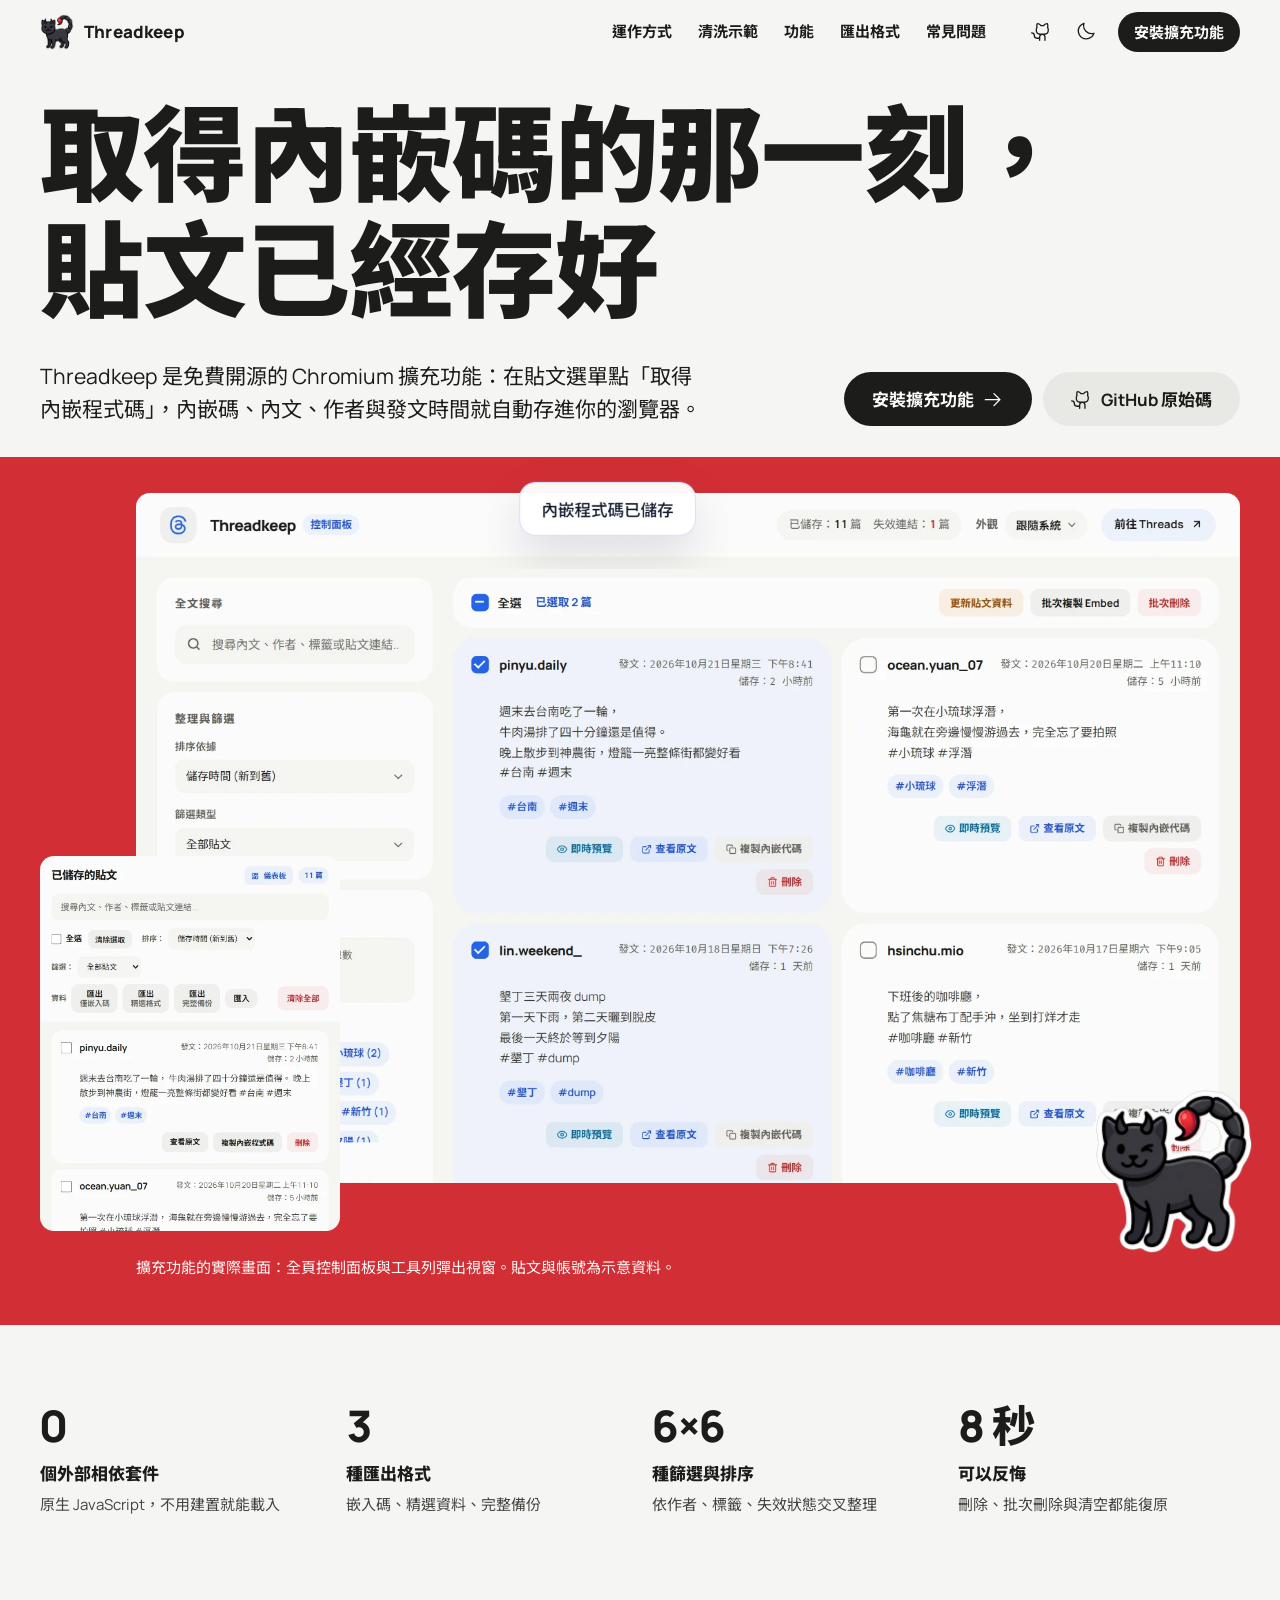
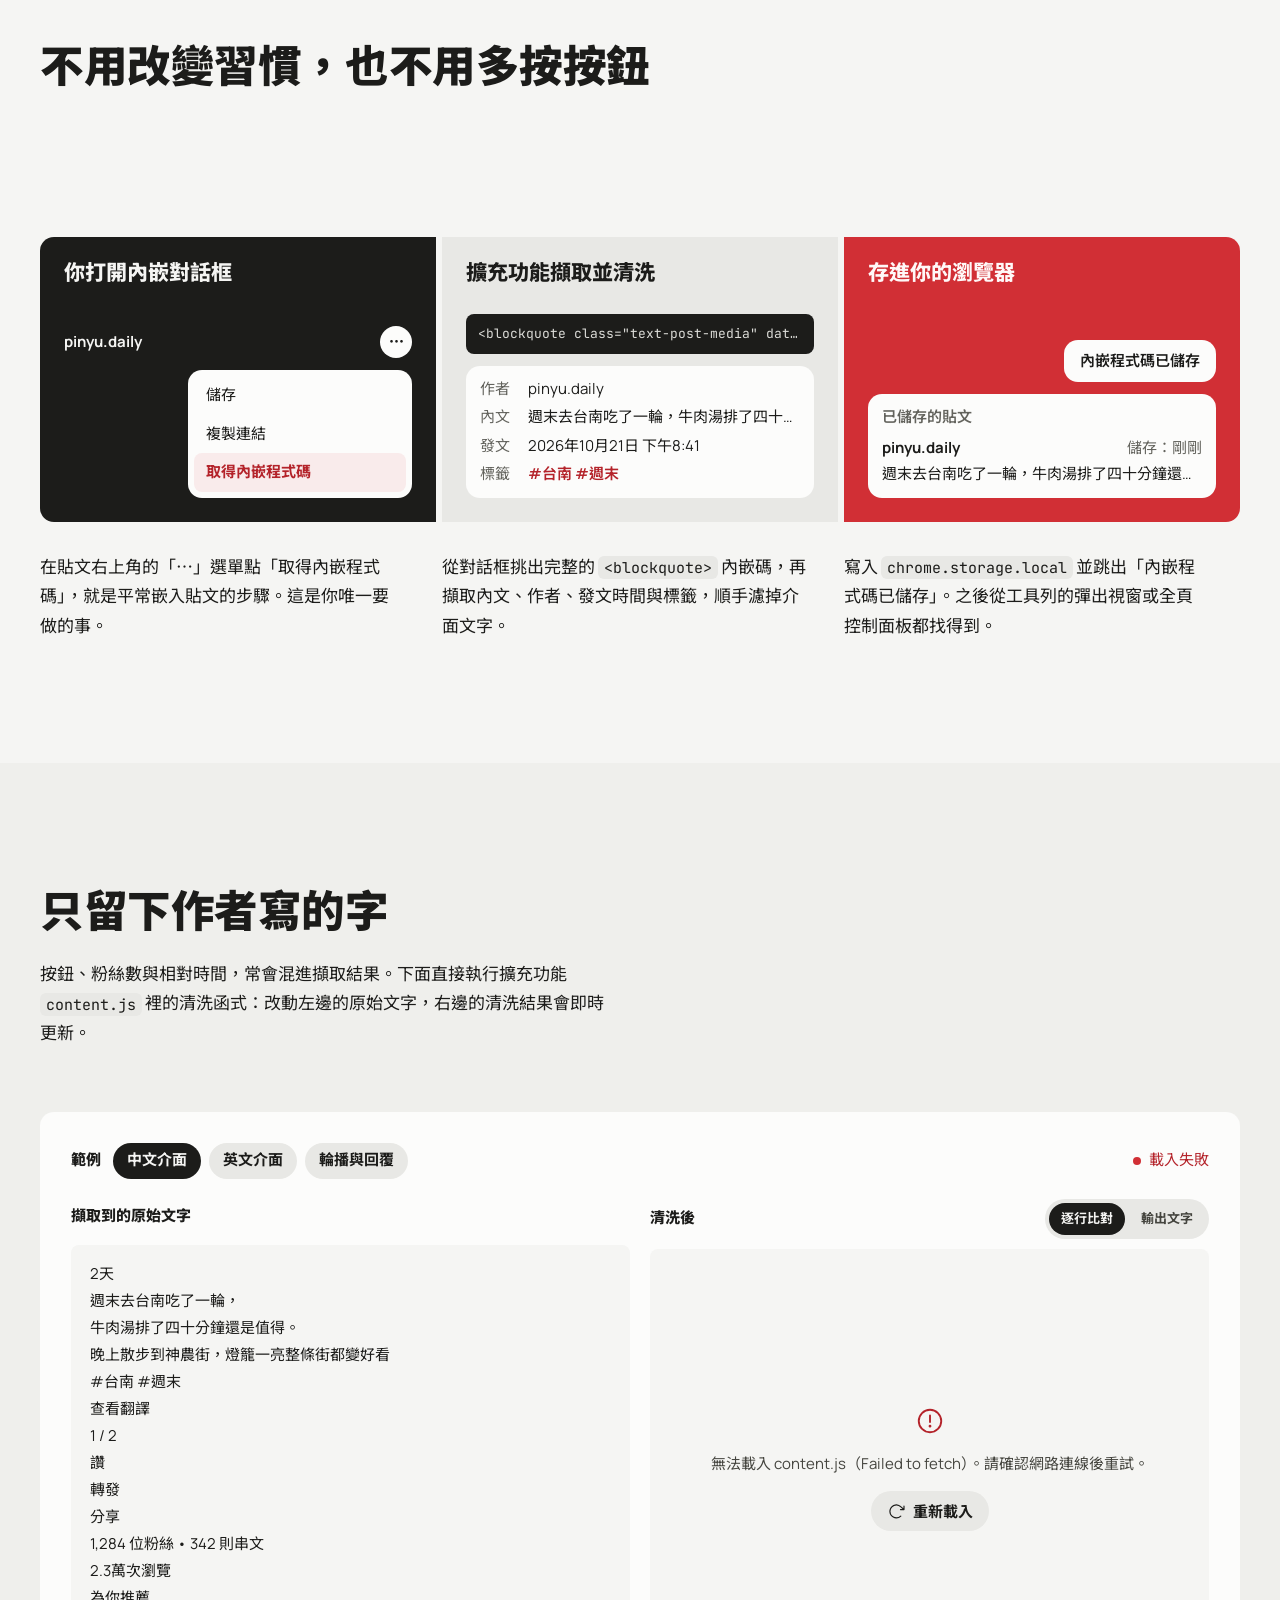
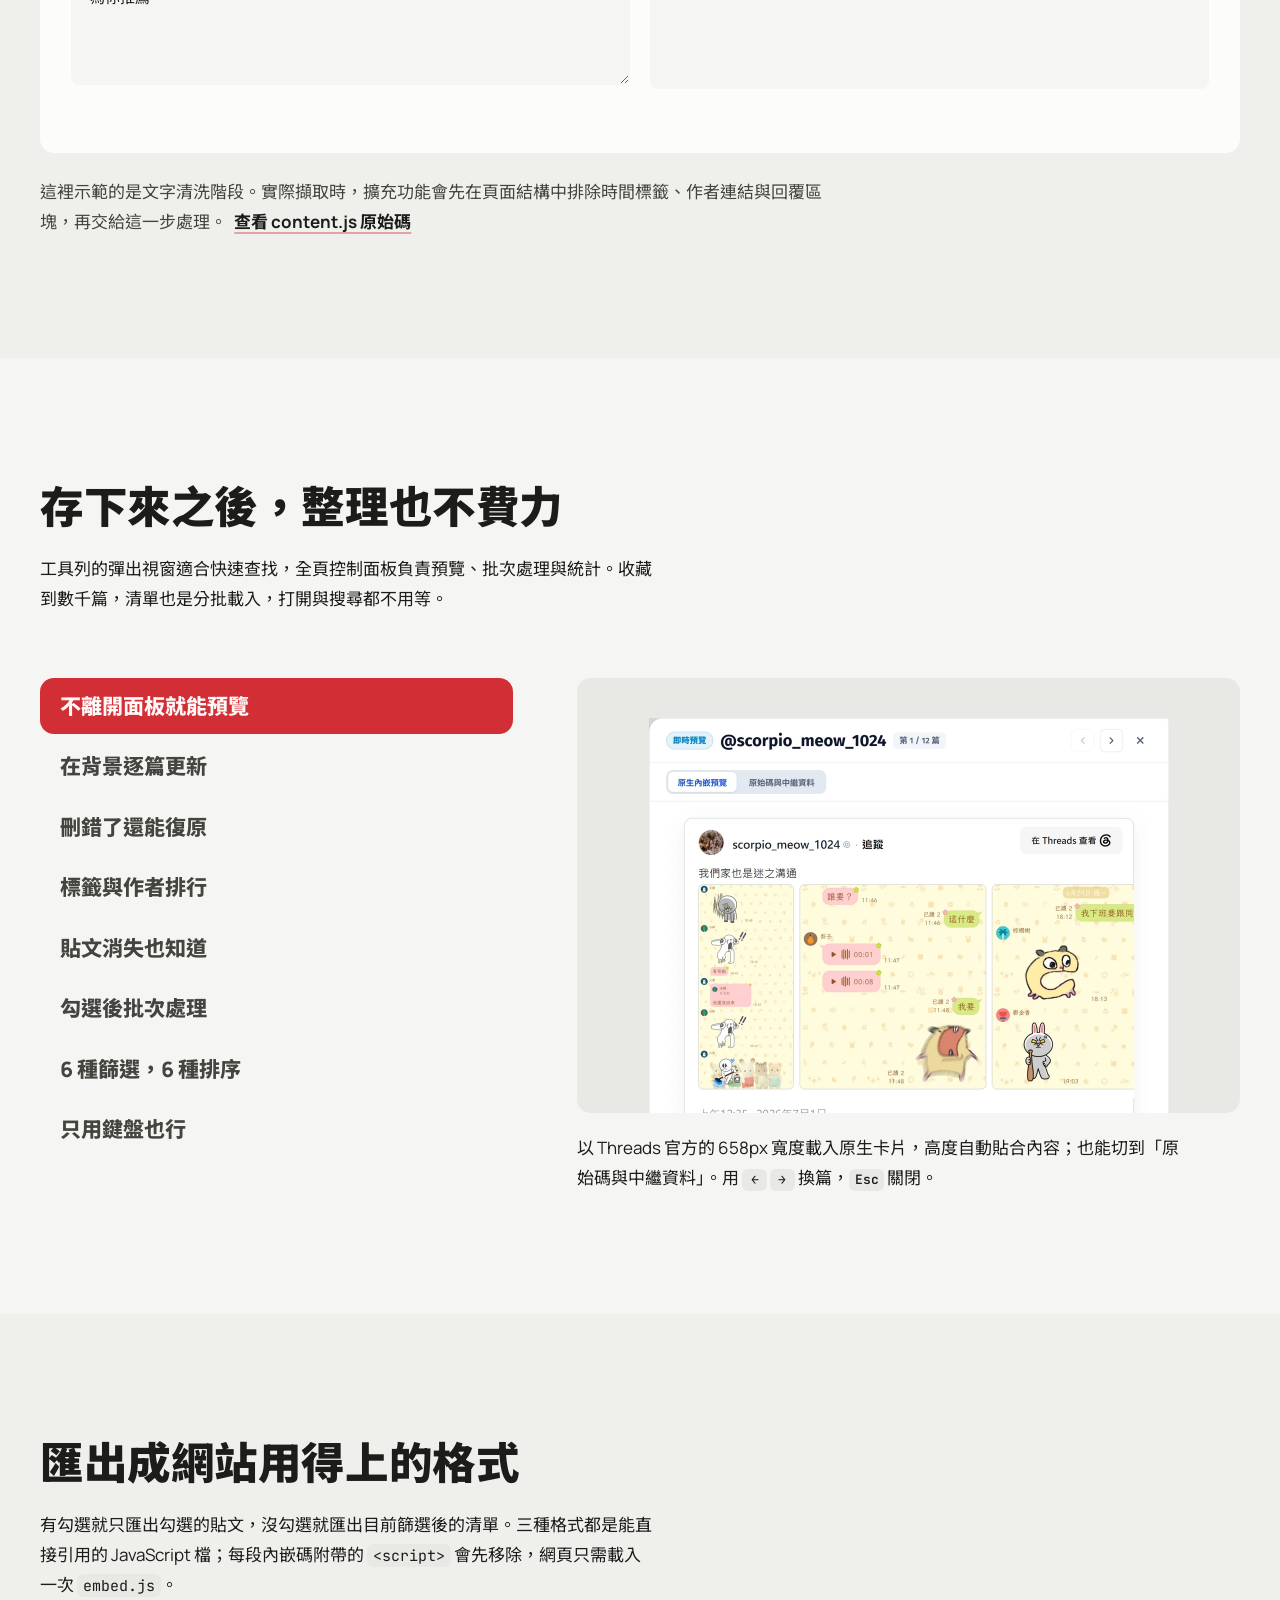
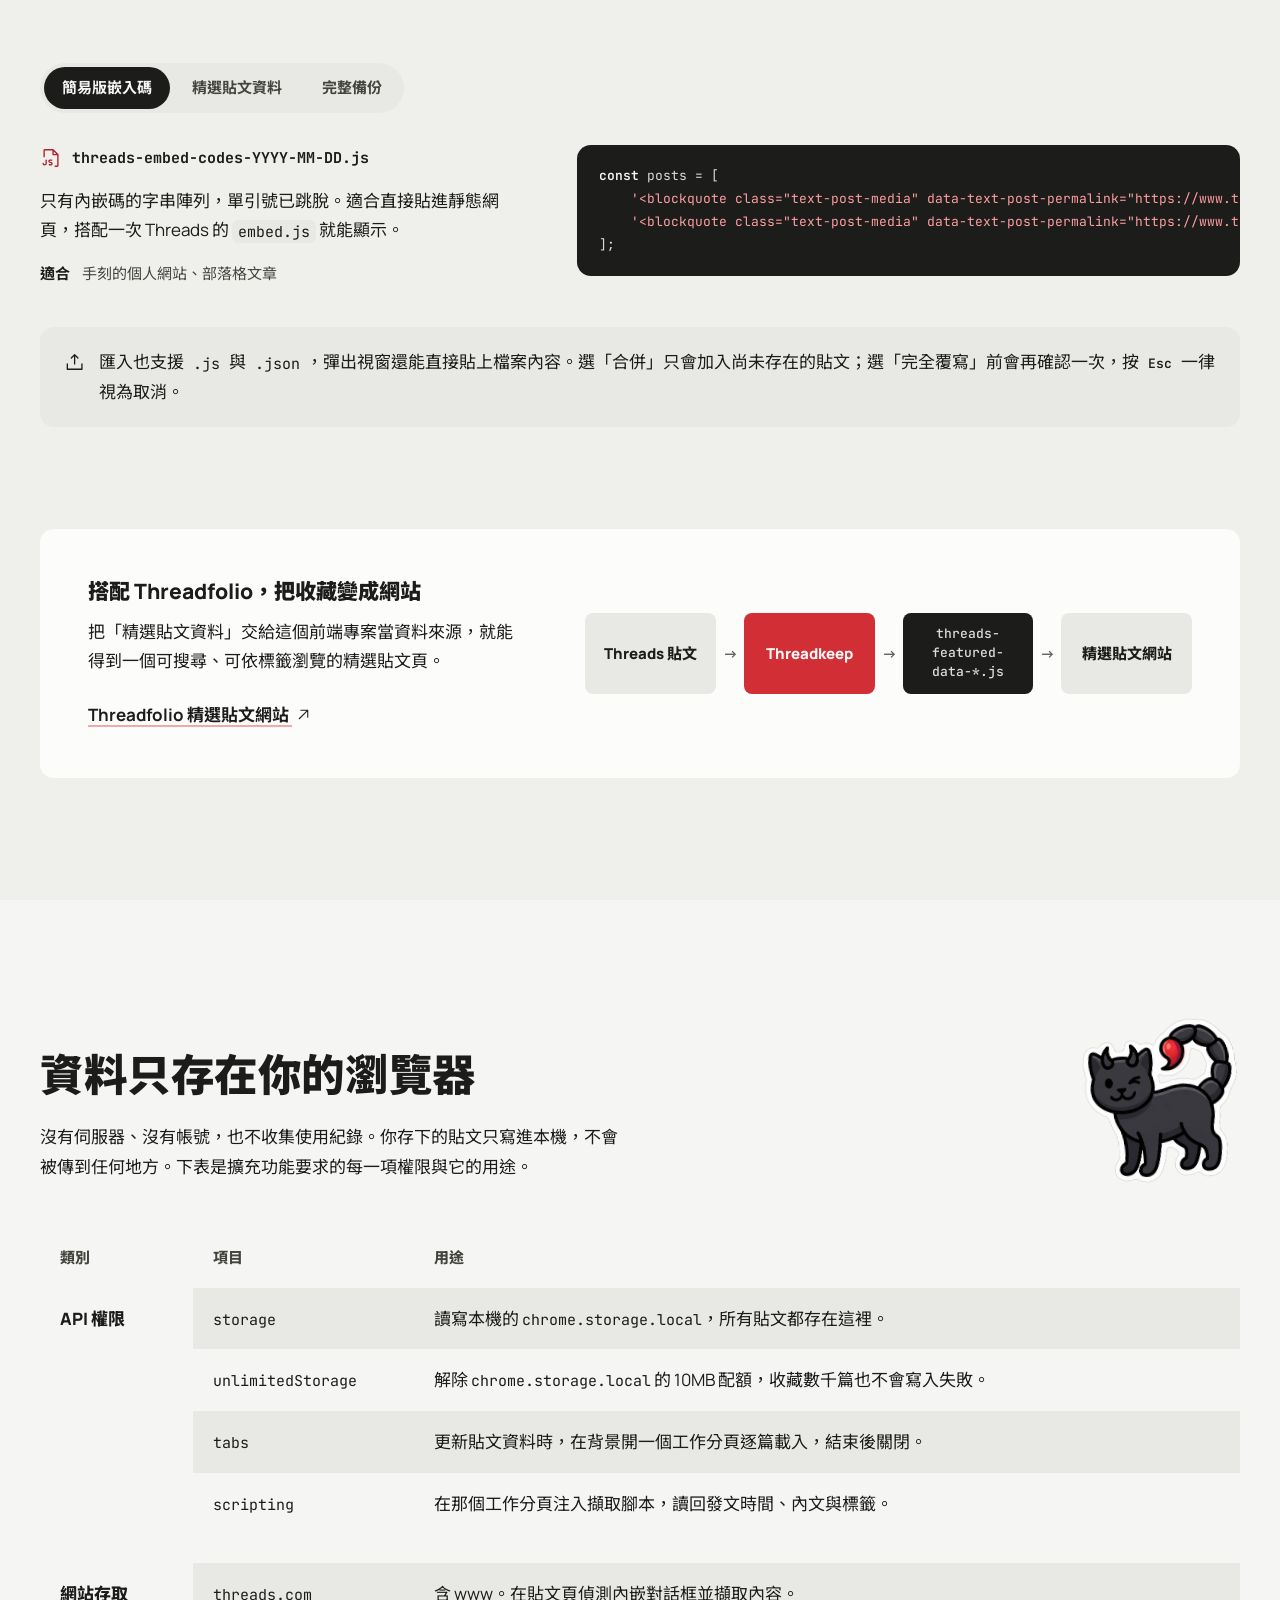
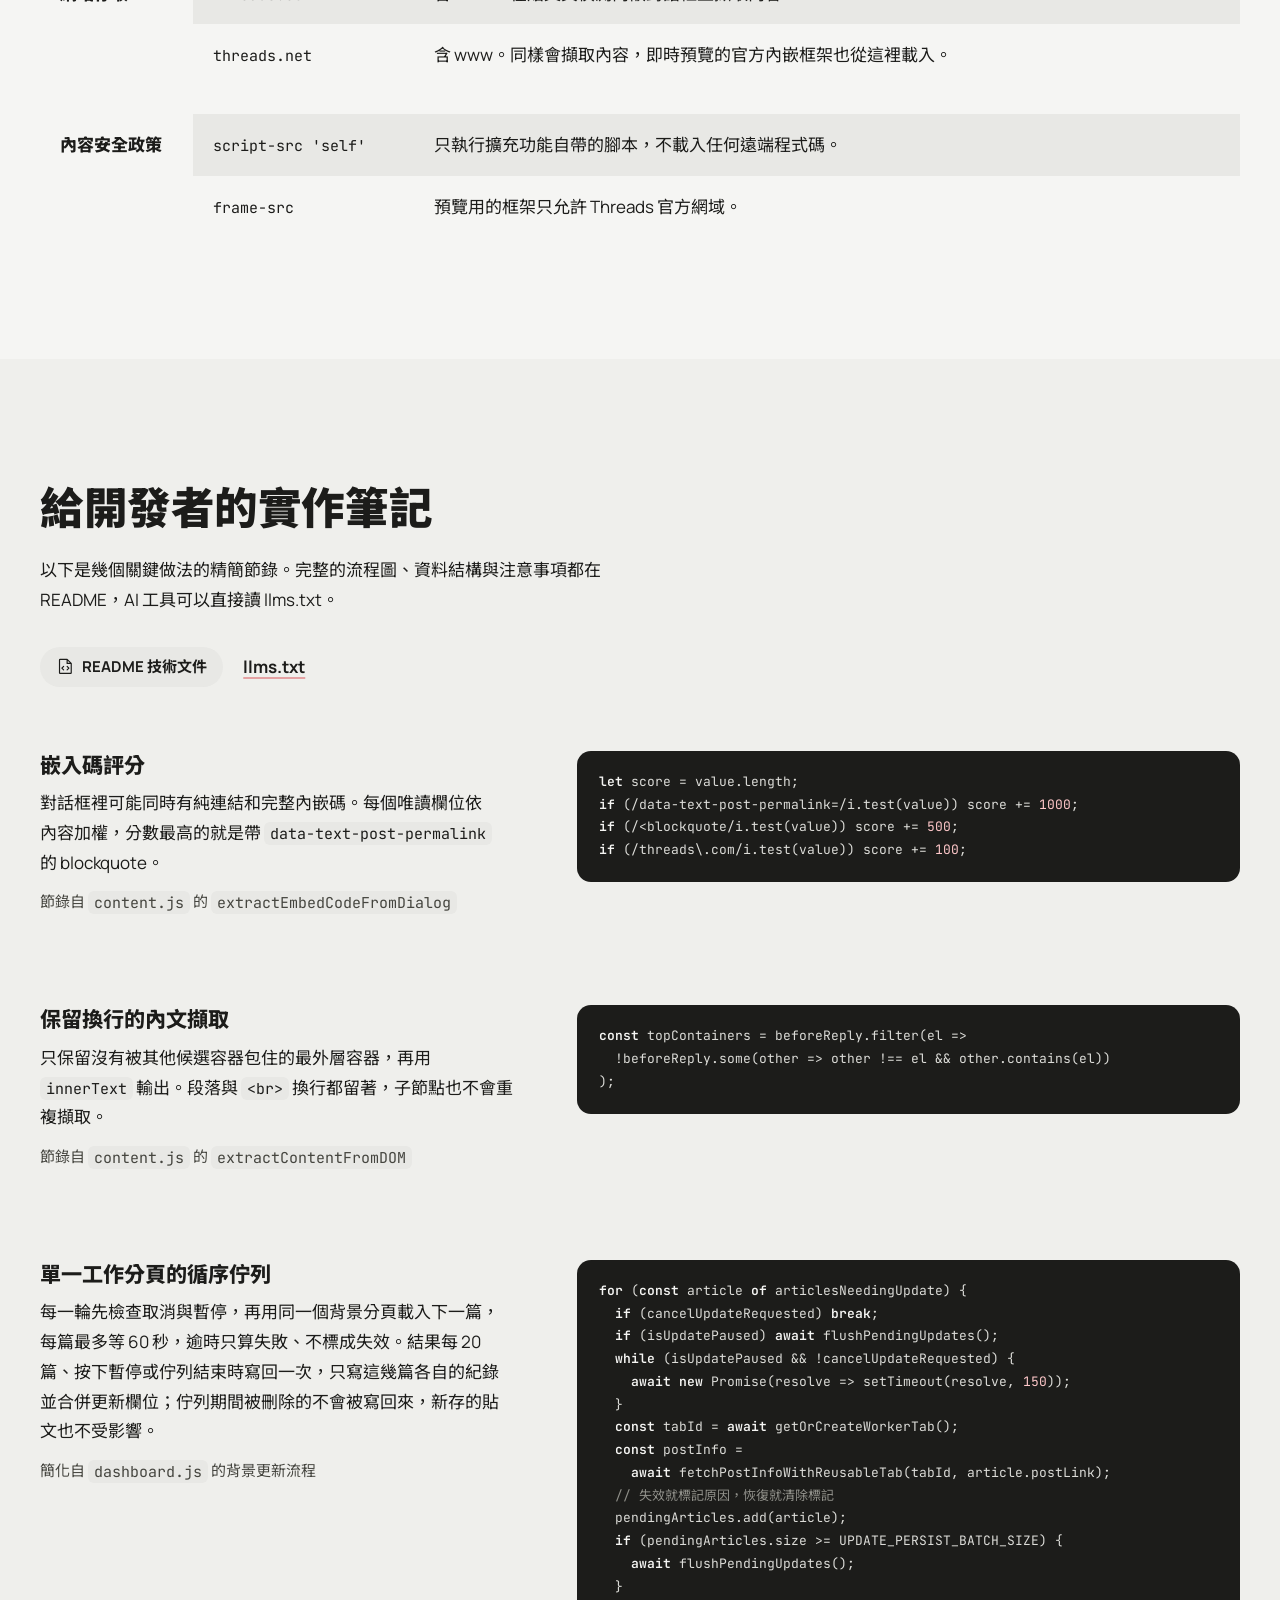
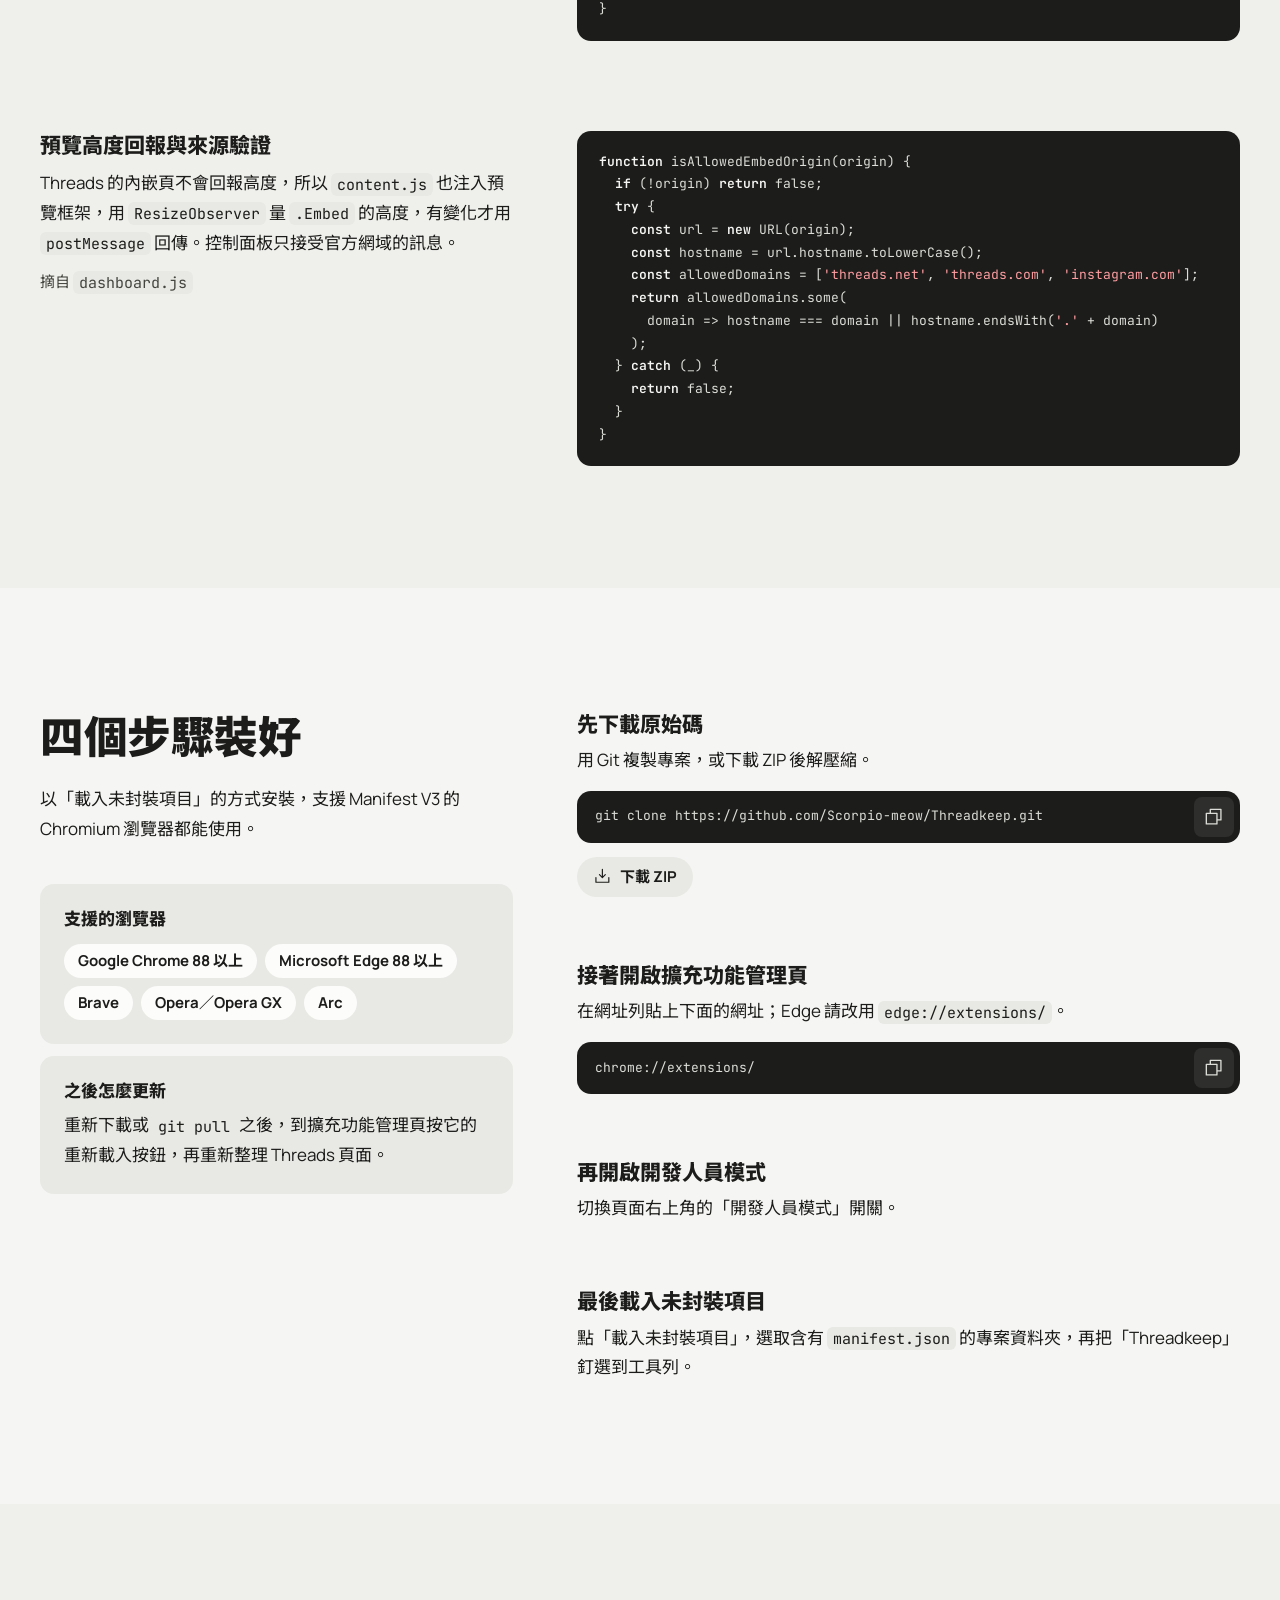
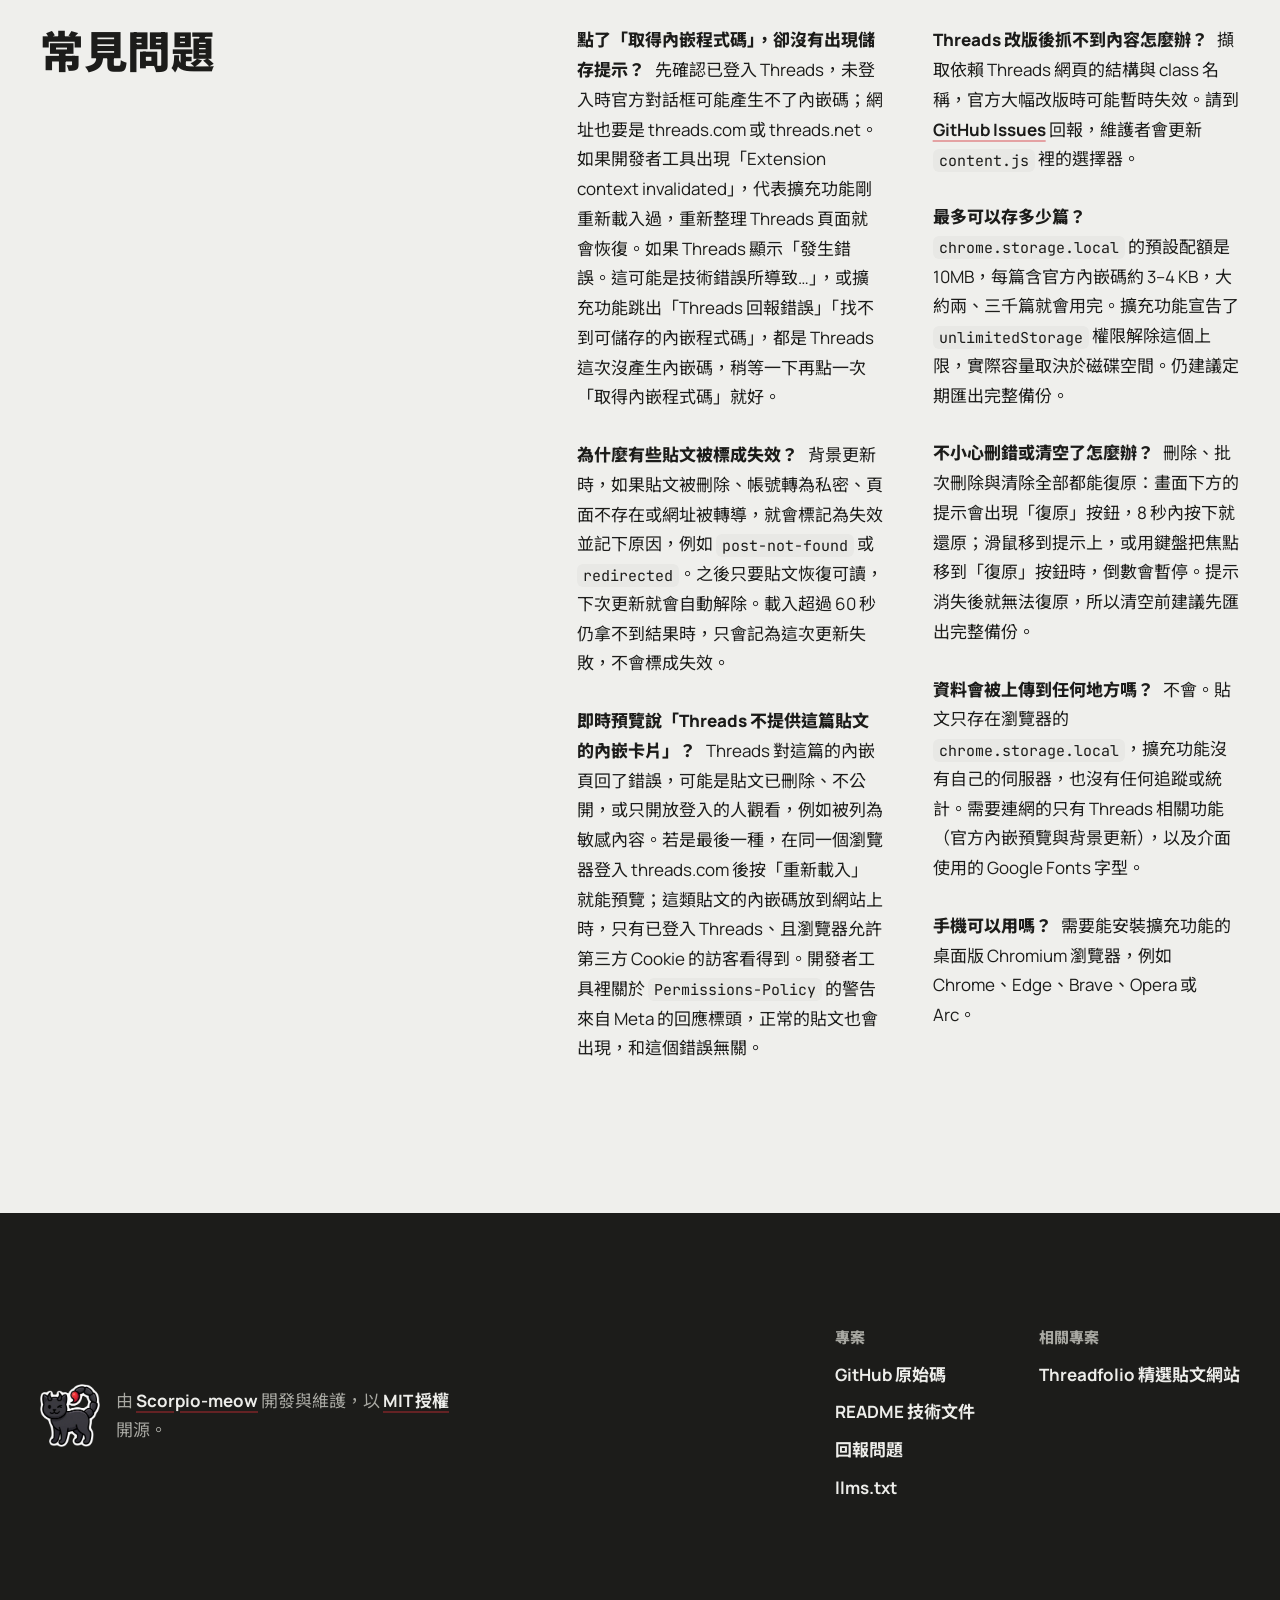
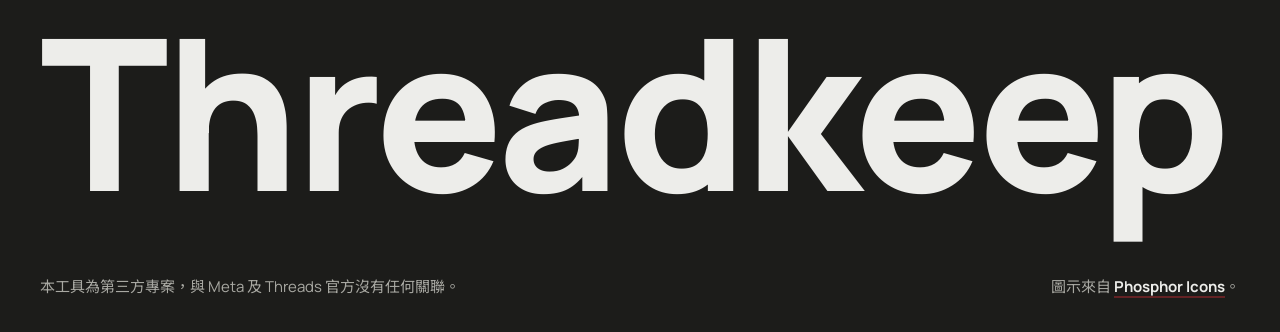
==== commit 1b93f632: "feat: 改名為 Threadkeep 並統一用語、修正 hashtag，升版至 v2.7.0 - 移除技術關鍵字映射：C# 只比對得到 C#12，C++ 連 ABC++ 也會比對到 - 內文 ha" ====
--- a/docs/index.html
+++ b/docs/index.html
@@ -1,39 +1,40 @@
 <!DOCTYPE html>
-<html lang="zh-Hant-TW" data-repo="Scorpio-meow/Threads-embedded-code" data-branch="main">
+<html lang="zh-Hant-TW" data-repo="Scorpio-meow/Threadkeep" data-branch="main">
 
 <head>
   <meta charset="utf-8">
   <meta name="viewport" content="width=device-width, initial-scale=1">
-  <title>Threads 程式碼儲存器｜自動收藏 Threads 貼文的瀏覽器擴充功能</title>
-  <meta name="description" content="免費開源的 Chromium 擴充功能。在 Threads 點「取得內嵌程式碼」時，自動存下官方內嵌碼、內文、作者、發文時間與標籤；資料只存在你的瀏覽器，可即時預覽、背景更新，並匯出成三種格式。">
-  <meta name="theme-color" content="#f7f7f8" media="(prefers-color-scheme: light)">
-  <meta name="theme-color" content="#0e0e11" media="(prefers-color-scheme: dark)">
-  <link rel="canonical" href="https://scorpio-meow.github.io/Threads-embedded-code/">
-
+  <title>Threadkeep｜自動收藏 Threads 貼文的瀏覽器擴充功能</title>
+  <meta name="description"
+    content="免費開源的 Chromium 擴充功能。在 Threads 點「取得內嵌程式碼」時，自動存下官方內嵌碼、內文、作者、發文時間與標籤；資料只存在你的瀏覽器，可即時預覽、背景更新，並匯出成三種格式。">
+  <meta name="theme-color" content="#f5f5f3" media="(prefers-color-scheme: light)">
+  <meta name="theme-color" content="#0b0b0a" media="(prefers-color-scheme: dark)">
+  <link rel="canonical" href="https://scorpio-meow.github.io/Threadkeep/">
   <meta property="og:type" content="website">
   <meta property="og:locale" content="zh_TW">
-  <meta property="og:site_name" content="Threads 程式碼儲存器">
-  <meta property="og:title" content="Threads 程式碼儲存器">
+  <meta property="og:site_name" content="Threadkeep">
+  <meta property="og:title" content="Threadkeep">
   <meta property="og:description" content="取得內嵌碼的那一刻，貼文已經存好。本機儲存、即時預覽、背景更新與三種匯出格式。">
-  <meta property="og:url" content="https://scorpio-meow.github.io/Threads-embedded-code/">
-  <meta property="og:image" content="https://scorpio-meow.github.io/Threads-embedded-code/assets/img/og-image.png">
+  <meta property="og:url" content="https://scorpio-meow.github.io/Threadkeep/">
+  <meta property="og:image" content="https://scorpio-meow.github.io/Threadkeep/assets/img/og-image.png">
   <meta property="og:image:width" content="1200">
   <meta property="og:image:height" content="630">
-  <meta property="og:image:alt" content="Threads 程式碼儲存器的控制面板畫面與天蠍貓吉祥物">
+  <meta property="og:image:alt" content="Threadkeep 的控制面板畫面與天蠍貓吉祥物">
   <meta name="twitter:card" content="summary_large_image">
-
   <link rel="icon" type="image/png" sizes="32x32" href="assets/img/favicon-32.png">
   <link rel="icon" type="image/png" sizes="192x192" href="assets/img/favicon-192.png">
   <link rel="apple-touch-icon" href="assets/img/apple-touch-icon.png">
-
   <link rel="preconnect" href="https://fonts.googleapis.com">
   <link rel="preconnect" href="https://fonts.gstatic.com" crossorigin>
-  <link rel="stylesheet" href="https://fonts.googleapis.com/css2?family=JetBrains+Mono:wght@400..600&family=Manrope:wght@400..800&family=Noto+Sans+TC:wght@400..900&display=swap">
+  <link rel="stylesheet"
+    href="https://fonts.googleapis.com/css2?family=JetBrains+Mono:wght@300..600&family=Manrope:wght@300..800&family=Noto+Sans+TC:wght@300..900&display=swap">
   <link rel="preload" as="image" href="assets/img/shot-dashboard-1600.webp"
     imagesrcset="assets/img/shot-dashboard-960.webp 960w, assets/img/shot-dashboard-1600.webp 1600w"
-    imagesizes="(min-width: 1024px) 62vw, 100vw">
+    imagesizes="(min-width: 1280px) 1000px, 84vw" media="(prefers-color-scheme: light)">
+  <link rel="preload" as="image" href="assets/img/shot-dashboard-1600-dark.webp"
+    imagesrcset="assets/img/shot-dashboard-960-dark.webp 960w, assets/img/shot-dashboard-1600-dark.webp 1600w"
+    imagesizes="(min-width: 1280px) 1000px, 84vw" media="(prefers-color-scheme: dark)">
   <link rel="stylesheet" href="assets/css/site.css">
-
   <script>
     document.documentElement.classList.add('js');
     try {
@@ -43,18 +44,17 @@
   </script>
   <script src="assets/js/site.js" defer></script>
   <script src="assets/js/cleaner-demo.js" defer></script>
-
   <script type="application/ld+json">
   {
     "@context": "https://schema.org",
     "@type": "SoftwareApplication",
-    "name": "Threads 程式碼儲存器",
-    "alternateName": "Threads Code Saver",
+    "name": "Threadkeep",
+    "alternateName": ["Threads 程式碼儲存器", "Threads Code Saver"],
     "applicationCategory": "BrowserApplication",
     "operatingSystem": "Google Chrome, Microsoft Edge, Brave, Opera, Arc",
     "description": "在 Threads 點「取得內嵌程式碼」時，自動存下官方內嵌碼、內文、作者、發文時間與標籤的開源瀏覽器擴充功能。",
-    "url": "https://scorpio-meow.github.io/Threads-embedded-code/",
-    "sameAs": "https://github.com/Scorpio-meow/Threads-embedded-code",
+    "url": "https://scorpio-meow.github.io/Threadkeep/",
+    "sameAs": "https://github.com/Scorpio-meow/Threadkeep",
     "license": "https://opensource.org/licenses/MIT",
     "isAccessibleForFree": true,
     "offers": { "@type": "Offer", "price": "0", "priceCurrency": "TWD" },
@@ -65,14 +65,12 @@
 
 <body>
   <a class="skip-link" href="#main">跳到主要內容</a>
-
   <header class="site-nav" data-nav>
     <div class="container site-nav__inner">
       <a class="brand" href="#top">
         <img class="brand__mark" src="assets/img/mascot-320.webp" alt="" width="320" height="334">
-        <span class="brand__name">Threads 程式碼儲存器</span>
+        <span class="brand__name">Threadkeep</span>
       </a>
-
       <nav class="site-nav__menu" id="site-menu" aria-label="主要導覽" data-menu>
         <a href="#how">運作方式</a>
         <a href="#demo">清洗示範</a>
@@ -81,138 +79,198 @@
         <a href="#faq">常見問題</a>
         <a class="site-nav__menu-install" href="#install">安裝擴充功能</a>
       </nav>
-
       <div class="site-nav__actions">
-        <a class="icon-btn" href="https://github.com/Scorpio-meow/Threads-embedded-code" aria-label="GitHub 原始碼">
-          <svg class="icon" aria-hidden="true"><use href="assets/icons.svg#i-github-logo"></use></svg>
+        <a class="icon-btn" href="https://github.com/Scorpio-meow/Threadkeep" aria-label="GitHub 原始碼">
+          <svg class="icon" aria-hidden="true">
+            <use href="assets/icons.svg#i-github-logo"></use>
+          </svg>
         </a>
         <button class="icon-btn" type="button" data-theme-toggle aria-pressed="false" aria-label="深色模式">
-          <svg class="icon icon--when-light" aria-hidden="true"><use href="assets/icons.svg#i-moon"></use></svg>
-          <svg class="icon icon--when-dark" aria-hidden="true"><use href="assets/icons.svg#i-sun"></use></svg>
+          <svg class="icon icon--when-light" aria-hidden="true">
+            <use href="assets/icons.svg#i-moon"></use>
+          </svg>
+          <svg class="icon icon--when-dark" aria-hidden="true">
+            <use href="assets/icons.svg#i-sun"></use>
+          </svg>
         </button>
         <a class="btn btn--primary btn--sm site-nav__cta" href="#install">安裝擴充功能</a>
         <button class="icon-btn site-nav__toggle" type="button" data-menu-toggle aria-expanded="false"
           aria-controls="site-menu" aria-label="開啟選單">
-          <svg class="icon icon--menu-open" aria-hidden="true"><use href="assets/icons.svg#i-list"></use></svg>
-          <svg class="icon icon--menu-close" aria-hidden="true"><use href="assets/icons.svg#i-x"></use></svg>
+          <svg class="icon icon--menu-open" aria-hidden="true">
+            <use href="assets/icons.svg#i-list"></use>
+          </svg>
+          <svg class="icon icon--menu-close" aria-hidden="true">
+            <use href="assets/icons.svg#i-x"></use>
+          </svg>
         </button>
       </div>
     </div>
   </header>
-
   <main id="main">
-    <!-- Hero -->
     <section class="hero" id="top" aria-labelledby="hero-title">
-      <div class="container hero__grid">
-        <div class="hero__copy">
-          <p class="eyebrow hero__in" style="--i: 0">免費開源的 Chromium 擴充功能</p>
-          <h1 class="hero__title hero__in" id="hero-title" style="--i: 1">
-            <span class="hero__line">取得內嵌碼的那一刻，</span>
-            <span class="hero__line hero__accent">貼文已經存好</span>
-          </h1>
-          <p class="hero__lead hero__in" style="--i: 2">
-            在 Threads 貼文選單點「取得內嵌程式碼」，內嵌碼、內文、作者與發文時間就自動存進你的瀏覽器，隨時預覽、整理、匯出。
+      <div class="container hero__head">
+        <h1 class="hero__title hero__in" id="hero-title" style="--i: 0">
+          <span class="hero__line">取得內嵌碼的那一刻，</span>
+          <span class="hero__line">貼文已經存好</span>
+        </h1>
+        <div class="hero__row">
+          <p class="hero__lead hero__in" style="--i: 1">
+            Threadkeep 是免費開源的 Chromium 擴充功能：在貼文選單點「取得內嵌程式碼」，內嵌碼、內文、作者與發文時間就自動存進你的瀏覽器。
           </p>
-          <div class="hero__actions hero__in" style="--i: 3">
+          <div class="hero__actions hero__in" style="--i: 2">
             <a class="btn btn--primary btn--lg" href="#install">
               安裝擴充功能
-              <svg class="icon" aria-hidden="true"><use href="assets/icons.svg#i-arrow-right"></use></svg>
+              <svg class="icon" aria-hidden="true">
+                <use href="assets/icons.svg#i-arrow-right"></use>
+              </svg>
             </a>
-            <a class="btn btn--ghost btn--lg" href="https://github.com/Scorpio-meow/Threads-embedded-code">
-              <svg class="icon" aria-hidden="true"><use href="assets/icons.svg#i-github-logo"></use></svg>
+            <a class="btn btn--ghost btn--lg" href="https://github.com/Scorpio-meow/Threadkeep">
+              <svg class="icon" aria-hidden="true">
+                <use href="assets/icons.svg#i-github-logo"></use>
+              </svg>
               GitHub 原始碼
             </a>
           </div>
         </div>
-
-        <figure class="hero__visual">
+      </div>
+      <div class="hero__field" data-chapter="accent">
+        <figure class="container hero__visual">
           <div class="hero__stage">
-            <img class="shot hero__dashboard" src="assets/img/shot-dashboard-1600.webp"
-              srcset="assets/img/shot-dashboard-960.webp 960w, assets/img/shot-dashboard-1600.webp 1600w"
-              sizes="(min-width: 1024px) 62vw, 100vw" width="1600" height="1000" fetchpriority="high"
-              alt="控制面板：左側是全文搜尋、排序篩選與標籤統計，右側是已儲存貼文的卡片，其中兩篇已勾選">
-            <div class="hero__popup-wrap">
+            <picture>
+              <source media="(prefers-color-scheme: dark)" data-dark-source
+                srcset="assets/img/shot-dashboard-960-dark.webp 960w, assets/img/shot-dashboard-1600-dark.webp 1600w"
+                sizes="(min-width: 1280px) 1000px, 84vw">
+              <img class="shot hero__dashboard" src="assets/img/shot-dashboard-1600.webp"
+                srcset="assets/img/shot-dashboard-960.webp 960w, assets/img/shot-dashboard-1600.webp 1600w"
+                sizes="(min-width: 1280px) 1000px, 84vw" width="1600" height="1000" fetchpriority="high"
+                alt="控制面板：左側是全文搜尋、排序篩選與標籤統計，右側是已儲存貼文的卡片，其中兩篇已勾選">
+            </picture>
+            <picture>
+              <source media="(prefers-color-scheme: dark)" data-dark-source
+                srcset="assets/img/shot-popup-520-dark.webp 520w, assets/img/shot-popup-960-dark.webp 960w"
+                sizes="(min-width: 1280px) 300px, 30vw">
               <img class="shot hero__popup" src="assets/img/shot-popup-520.webp"
                 srcset="assets/img/shot-popup-520.webp 520w, assets/img/shot-popup-960.webp 960w"
-                sizes="(min-width: 1024px) 230px, 34vw" width="520" height="650"
-                alt="工具列彈出視窗：搜尋框、排序與篩選選單，以及匯出、匯入按鈕">
-              <img class="hero__mascot" src="assets/img/mascot-320.webp"
-                srcset="assets/img/mascot-320.webp 320w, assets/img/mascot-640.webp 640w" sizes="150px" width="320"
-                height="334" alt="">
-            </div>
-            <img class="hero__toast" src="assets/img/ui-notification.webp" width="206" height="102"
-              alt="Threads 頁面右上角跳出的「內嵌程式碼已儲存」提示">
-          </div>
-          <figcaption class="hero__caption">擴充功能的實際畫面，貼文與帳號為示意資料。</figcaption>
+                sizes="(min-width: 1280px) 300px, 30vw" width="520" height="650" alt="工具列彈出視窗：搜尋框、排序與篩選選單，以及匯出、匯入按鈕">
+            </picture>
+            <picture>
+              <source media="(prefers-color-scheme: dark)" data-dark-source
+                srcset="assets/img/ui-notification-dark.webp">
+              <img class="hero__toast" src="assets/img/ui-notification.webp" width="206" height="130"
+                alt="Threads 頁面右上角跳出的「內嵌程式碼已儲存」提示">
+            </picture>
+            <img class="hero__mascot" src="assets/img/mascot-320.webp"
+              srcset="assets/img/mascot-320.webp 320w, assets/img/mascot-640.webp 640w" sizes="160px" width="320"
+              height="334" alt="">
+          </div>
+          <figcaption class="hero__caption">擴充功能的實際畫面：全頁控制面板與工具列彈出視窗。貼文與帳號為示意資料。</figcaption>
         </figure>
       </div>
-    </section>
-
-    <!-- Facts -->
-    <section class="facts" aria-label="重點數字">
       <div class="container">
-        <ul class="facts__list" data-reveal>
-          <li class="facts__item">
+        <ul class="facts" aria-label="重點數字">
+          <li class="facts__item" data-reveal style="--i: 0">
             <span class="facts__value">0</span>
             <span class="facts__label">個外部相依套件</span>
             <span class="facts__note">原生 JavaScript，不用建置就能載入</span>
           </li>
-          <li class="facts__item">
+          <li class="facts__item" data-reveal style="--i: 1">
             <span class="facts__value">3</span>
             <span class="facts__label">種匯出格式</span>
             <span class="facts__note">嵌入碼、精選資料、完整備份</span>
           </li>
-          <li class="facts__item">
-            <span class="facts__value">6<span class="facts__times">×</span>6</span>
-            <span class="facts__label">篩選與排序</span>
+          <li class="facts__item" data-reveal style="--i: 2">
+            <span class="facts__value">6×6</span>
+            <span class="facts__label">種篩選與排序</span>
             <span class="facts__note">依作者、標籤、失效狀態交叉整理</span>
           </li>
-          <li class="facts__item">
-            <span class="facts__value">8<span class="facts__unit">秒</span></span>
+          <li class="facts__item" data-reveal style="--i: 3">
+            <span class="facts__value">8 秒</span>
             <span class="facts__label">可以反悔</span>
             <span class="facts__note">刪除、批次刪除與清空都能復原</span>
           </li>
         </ul>
       </div>
     </section>
-
-    <!-- How it works -->
     <section class="section" id="how" aria-labelledby="how-title">
       <div class="container">
-        <header class="section-head" data-reveal>
-          <h2 class="section-title" id="how-title">不用改變習慣，也不用多按按鈕</h2>
-          <p class="section-lead">Threads 本來就有「取得內嵌程式碼」。擴充功能只在旁邊等著，對話框一出現，就把整篇貼文記下來。</p>
+        <header class="section-head">
+          <h2 class="section-title" id="how-title" data-reveal>不用改變習慣，也不用多按按鈕</h2>
+          <p class="section-lead" data-reveal style="--i: 1">Threads 本來就有「取得內嵌程式碼」。擴充功能只在旁邊等著，對話框一出現，就把整篇貼文記下來。</p>
         </header>
-        <ol class="flow" data-reveal>
-          <li class="flow__step" style="--i: 0">
-            <span class="flow__icon"><svg class="icon" aria-hidden="true"><use href="assets/icons.svg#i-cursor-click"></use></svg></span>
-            <h3 class="flow__title">打開內嵌對話框</h3>
-            <p class="flow__text">在貼文右上角的「⋯」選單點「取得內嵌程式碼」，就是平常嵌入貼文的步驟。</p>
-          </li>
-          <li class="flow__step" style="--i: 1">
-            <span class="flow__icon"><svg class="icon" aria-hidden="true"><use href="assets/icons.svg#i-broom"></use></svg></span>
-            <h3 class="flow__title">擷取並清洗內容</h3>
-            <p class="flow__text">從對話框挑出完整的 <code>&lt;blockquote&gt;</code> 內嵌碼，再擷取內文、作者、發文時間與標籤，順手濾掉介面文字。</p>
-          </li>
-          <li class="flow__step" style="--i: 2">
-            <span class="flow__icon"><svg class="icon" aria-hidden="true"><use href="assets/icons.svg#i-database"></use></svg></span>
-            <h3 class="flow__title">存進你的瀏覽器</h3>
-            <p class="flow__text">寫入 <code>chrome.storage.local</code> 並跳出「內嵌程式碼已儲存」。之後從工具列的彈出視窗或全頁控制面板都找得到。</p>
+        <ol class="stages">
+          <li class="stage stage--you" data-reveal style="--i: 0">
+            <div class="stage__bar">
+              <h3 class="stage__title">你打開內嵌對話框</h3>
+              <div class="stage__ui" data-ui aria-hidden="true">
+                <div class="ui-post">
+                  <span class="ui-post__author">pinyu.daily</span>
+                  <span class="ui-post__more">⋯</span>
+                </div>
+                <ul class="ui-menu">
+                  <li>儲存</li>
+                  <li>複製連結</li>
+                  <li class="is-picked">取得內嵌程式碼</li>
+                </ul>
+              </div>
+            </div>
+            <p class="stage__text">在貼文右上角的「⋯」選單點「取得內嵌程式碼」，就是平常嵌入貼文的步驟。這是你唯一要做的事。</p>
+          </li>
+          <li class="stage stage--auto" data-reveal style="--i: 1">
+            <div class="stage__bar">
+              <h3 class="stage__title">擴充功能擷取並清洗</h3>
+              <div class="stage__ui" data-ui aria-hidden="true">
+                <code class="ui-snippet">&lt;blockquote class="text-post-media" data-text-post-permalink="https://www.threads.com/@pinyu.daily/post/DQx7mK2pLsA"&gt;</code>
+                <dl class="ui-fields">
+                  <div>
+                    <dt>作者</dt>
+                    <dd>pinyu.daily</dd>
+                  </div>
+                  <div>
+                    <dt>內文</dt>
+                    <dd>週末去台南吃了一輪，牛肉湯排了四十分鐘還是值得。</dd>
+                  </div>
+                  <div>
+                    <dt>發文</dt>
+                    <dd>2026年10月21日 下午8:41</dd>
+                  </div>
+                  <div>
+                    <dt>標籤</dt>
+                    <dd class="ui-fields__tags">#台南 #週末</dd>
+                  </div>
+                </dl>
+              </div>
+            </div>
+            <p class="stage__text">從對話框挑出完整的 <code>&lt;blockquote&gt;</code> 內嵌碼，再擷取內文、作者、發文時間與標籤，順手濾掉介面文字。</p>
+          </li>
+          <li class="stage stage--done" data-reveal style="--i: 2">
+            <div class="stage__bar">
+              <h3 class="stage__title">存進你的瀏覽器</h3>
+              <div class="stage__ui" data-ui aria-hidden="true">
+                <p class="ui-toast">內嵌程式碼已儲存</p>
+                <div class="ui-saved">
+                  <p class="ui-saved__head">已儲存的貼文</p>
+                  <p class="ui-saved__row">
+                    <span class="ui-saved__author">pinyu.daily</span>
+                    <span class="ui-saved__meta">儲存：剛剛</span>
+                  </p>
+                  <p class="ui-saved__text">週末去台南吃了一輪，牛肉湯排了四十分鐘還是值得。</p>
+                </div>
+              </div>
+            </div>
+            <p class="stage__text">寫入 <code>chrome.storage.local</code> 並跳出「內嵌程式碼已儲存」。之後從工具列的彈出視窗或全頁控制面板都找得到。</p>
           </li>
         </ol>
       </div>
     </section>
-
-    <!-- Cleaning demo -->
-    <section class="section section--tinted" id="demo" aria-labelledby="demo-title">
+    <section class="section section--tinted" id="demo" aria-labelledby="demo-title" data-chapter="tint">
       <div class="container">
-        <header class="section-head" data-reveal>
-          <p class="eyebrow">互動示範</p>
-          <h2 class="section-title" id="demo-title">只留下作者寫的字</h2>
-          <p class="section-lead">按鈕、粉絲數與相對時間，常會混進擷取結果。這裡直接執行擴充功能 <code>content.js</code> 裡的清洗函式，改動原始文字，清洗結果會即時更新。</p>
+        <header class="section-head">
+          <h2 class="section-title" id="demo-title" data-reveal>只留下作者寫的字</h2>
+          <p class="section-lead" data-reveal style="--i: 1">按鈕、粉絲數與相對時間，常會混進擷取結果。下面直接執行擴充功能 <code>content.js</code>
+            裡的清洗函式：改動左邊的原始文字，右邊的清洗結果會即時更新。</p>
         </header>
-
-        <div class="demo" data-demo data-worker="assets/js/cleaner-worker.js" data-state="loading" data-reveal>
+        <div class="demo" data-ui data-demo data-worker="assets/js/cleaner-worker.js" data-state="loading" data-reveal
+          style="--i: 2">
           <div class="demo__bar">
             <div class="demo__samples" role="group" aria-label="載入範例文字">
               <span class="demo__samples-label">範例</span>
@@ -225,26 +283,25 @@
               <span data-demo-status>正在從 GitHub 載入 content.js</span>
             </p>
           </div>
-
           <div class="demo__panes">
             <div class="demo__pane">
               <label class="demo__label" for="demo-input">擷取到的原始文字</label>
               <textarea class="demo__input" id="demo-input" data-demo-input spellcheck="false" autocomplete="off"
                 rows="16"></textarea>
             </div>
-
             <div class="demo__pane tabs" data-tabs>
               <div class="demo__pane-head">
                 <span class="demo__label" id="demo-result-label">清洗後</span>
                 <div class="tabs__list tabs__list--sm" role="tablist" aria-labelledby="demo-result-label">
                   <button class="tabs__tab" type="button" role="tab" id="demo-tab-diff" aria-controls="demo-panel-diff"
                     aria-selected="true">逐行比對</button>
-                  <button class="tabs__tab" type="button" role="tab" id="demo-tab-output" aria-controls="demo-panel-output"
-                    aria-selected="false" tabindex="-1">輸出文字</button>
+                  <button class="tabs__tab" type="button" role="tab" id="demo-tab-output"
+                    aria-controls="demo-panel-output" aria-selected="false" tabindex="-1">輸出文字</button>
                 </div>
               </div>
               <div class="demo__result">
-                <div class="tabs__panel" role="tabpanel" id="demo-panel-diff" aria-labelledby="demo-tab-diff" tabindex="0">
+                <div class="tabs__panel" role="tabpanel" id="demo-panel-diff" aria-labelledby="demo-tab-diff"
+                  tabindex="0">
                   <ol class="diff" data-demo-diff></ol>
                 </div>
                 <div class="tabs__panel" role="tabpanel" id="demo-panel-output" aria-labelledby="demo-tab-output"
@@ -255,10 +312,14 @@
                   <span></span><span></span><span></span><span></span><span></span><span></span><span></span>
                 </div>
                 <div class="demo__error" data-demo-error role="alert" hidden>
-                  <svg class="icon" aria-hidden="true"><use href="assets/icons.svg#i-warning-circle"></use></svg>
+                  <svg class="icon" aria-hidden="true">
+                    <use href="assets/icons.svg#i-warning-circle"></use>
+                  </svg>
                   <p data-demo-error-text></p>
                   <button class="btn btn--ghost btn--sm" type="button" data-demo-retry>
-                    <svg class="icon" aria-hidden="true"><use href="assets/icons.svg#i-arrow-clockwise"></use></svg>
+                    <svg class="icon" aria-hidden="true">
+                      <use href="assets/icons.svg#i-arrow-clockwise"></use>
+                    </svg>
                     重新載入
                   </button>
                 </div>
@@ -266,25 +327,20 @@
               <p class="demo__summary" data-demo-summary aria-live="polite"></p>
             </div>
           </div>
-
-          <p class="demo__note">
-            這裡示範的是文字清洗階段。實際擷取時，擴充功能會先在頁面結構中排除時間標籤、作者連結與回覆區塊，再交給這一步處理。
-            <a class="text-link" href="https://github.com/Scorpio-meow/Threads-embedded-code/blob/main/content.js">查看 content.js 原始碼</a>
-          </p>
           <noscript>
             <p class="demo__note">互動示範需要啟用 JavaScript。</p>
           </noscript>
         </div>
-
+        <p class="demo__note" data-reveal style="--i: 3">
+          這裡示範的是文字清洗階段。實際擷取時，擴充功能會先在頁面結構中排除時間標籤、作者連結與回覆區塊，再交給這一步處理。
+          <a class="text-link" href="https://github.com/Scorpio-meow/Threadkeep/blob/main/content.js">查看
+            content.js 原始碼</a>
+        </p>
         <script type="text/plain" data-demo-sample-text="zh">2天
-CSS :has() 真的改變了我寫表單的方式。
-勾選「需要發票」才展開統編欄位，一行腳本都不用寫：
-
-.invoice:has(input:checked) .tax-id {
-  display: grid;
-}
-
-#前端技巧
+週末去台南吃了一輪，
+牛肉湯排了四十分鐘還是值得。
+晚上散步到神農街，燈籠一亮整條街都變好看
+#台南 #週末
 查看翻譯
 1 / 2
 讚
@@ -294,159 +350,191 @@
 2.3萬次瀏覽
 為你推薦</script>
         <script type="text/plain" data-demo-sample-text="en">Sep 22
-structuredClone() 可以深拷貝 Map、Set 和 Date，
-JSON.parse(JSON.stringify(x)) 會默默把它們弄丟。
-
-const copy = structuredClone(state);
-
+第一次在小琉球浮潛，
+海龜就在旁邊慢慢游過去，完全忘了要拍照
 See translation
 1,284 followers • 342 threads
-See what @ts.daily.notes is saying on Threads
+See what @ocean.yuan_07 is saying on Threads
 just now</script>
-        <script type="text/plain" data-demo-sample-text="carousel">回覆 @pixel.lin.dev...
+        <script type="text/plain" data-demo-sample-text="carousel">回覆 @pinyu.daily...
 3h
-整理了這週最常用的 VS Code 快捷鍵：
-
-Ctrl + D 選取下一個相同字詞
-Alt + 上下鍵 整行搬移
-Ctrl + Shift + L 選取所有相同字詞
-
+墾丁三天兩夜 dump
+第一天下雨，第二天曬到脫皮
+最後一天終於等到夕陽
 圖片 1 / 4
 2 / 4
 在貼文中提及 @meta.ai ，即可在這裡獲得解答
 尚無回覆</script>
       </div>
     </section>
-
-    <!-- Features -->
     <section class="section" id="features" aria-labelledby="features-title">
       <div class="container">
-        <header class="section-head" data-reveal>
-          <h2 class="section-title" id="features-title">存下來之後，整理也不費力</h2>
-          <p class="section-lead">工具列的彈出視窗適合快速查找，全頁控制面板負責預覽、批次處理與統計。</p>
+        <header class="section-head">
+          <h2 class="section-title" id="features-title" data-reveal>存下來之後，整理也不費力</h2>
+          <p class="section-lead" data-reveal style="--i: 1">
+            工具列的彈出視窗適合快速查找，全頁控制面板負責預覽、批次處理與統計。收藏到數千篇，清單也是分批載入，打開與搜尋都不用等。</p>
         </header>
-
-        <div class="bento">
-          <article class="tile tile--preview" data-reveal style="--i: 0">
-            <div class="tile__body">
-              <span class="tile__icon"><svg class="icon" aria-hidden="true"><use href="assets/icons.svg#i-eye"></use></svg></span>
-              <h3 class="tile__title">不離開面板就能預覽</h3>
-              <p class="tile__text">以 Threads 官方的 658px 寬度載入原生卡片，高度自動貼合內容；也能切到「原始碼與中繼資料」。用 <kbd>←</kbd> <kbd>→</kbd> 換篇，<kbd>Esc</kbd> 關閉。</p>
-            </div>
-            <div class="tile__media tile__media--bleed">
-              <img class="shot" src="assets/img/shot-preview.webp" width="1040" height="1026" loading="lazy"
-                alt="即時預覽視窗的「原生內嵌預覽」分頁：以官方寬度載入 @scorpio_meow_1024 的 Threads 貼文卡片，含三張輪播圖，高度剛好貼合；底部是發布時間與複製內嵌代碼按鈕">
-            </div>
-          </article>
-          <article class="tile tile--queue" data-reveal style="--i: 1">
-            <div class="tile__body">
-              <span class="tile__icon"><svg class="icon" aria-hidden="true"><use href="assets/icons.svg#i-arrows-clockwise"></use></svg></span>
-              <h3 class="tile__title">在背景逐篇更新</h3>
-              <p class="tile__text">重複使用同一個背景分頁依序載入，不會一次開一堆分頁。可以暫停、繼續或取消，每處理完一篇就立刻寫回。</p>
-            </div>
-            <div class="tile__media tile__media--center">
-              <img src="assets/img/ui-progress.webp" width="334" height="163" loading="lazy"
-                alt="更新進度面板：顯示「更新中 (4/11)」、執行中標籤、進度條與暫停、取消按鈕">
-            </div>
-          </article>
-          <article class="tile tile--undo" data-reveal style="--i: 2">
-            <div class="tile__body">
-              <span class="tile__icon"><svg class="icon" aria-hidden="true"><use href="assets/icons.svg#i-arrow-counter-clockwise"></use></svg></span>
-              <h3 class="tile__title">刪錯了還能復原</h3>
-              <p class="tile__text">刪除、批次刪除與清除全部之後，8 秒內按「復原」就還原。</p>
-            </div>
-            <div class="tile__media tile__media--center">
-              <img src="assets/img/ui-undo.webp" width="242" height="113" loading="lazy"
-                alt="提示列顯示「已刪除 1 篇貼文」與「復原」按鈕">
-            </div>
-          </article>
-          <article class="tile tile--tags" data-reveal style="--i: 3">
-            <div class="tile__body">
-              <span class="tile__icon"><svg class="icon" aria-hidden="true"><use href="assets/icons.svg#i-hash"></use></svg></span>
-              <h3 class="tile__title">標籤與作者排行</h3>
-              <p class="tile__text">統計最常出現的 15 個標籤與作者，點一下就篩選，再點一次取消。</p>
-            </div>
-            <div class="tile__media tile__media--center">
-              <img src="assets/img/ui-tags.webp" width="334" height="212" loading="lazy"
-                alt="常用標籤雲，#前端技巧 (4) 為目前選取的篩選條件">
-            </div>
-          </article>
-          <article class="tile tile--expired" data-reveal style="--i: 4">
-            <div class="tile__body">
-              <span class="tile__icon"><svg class="icon" aria-hidden="true"><use href="assets/icons.svg#i-warning-circle"></use></svg></span>
-              <h3 class="tile__title">貼文消失也知道</h3>
-              <p class="tile__text">被刪除、轉私密或轉址的貼文會標成失效並記下原因，恢復後自動解除。</p>
-            </div>
-            <div class="tile__media tile__media--crop">
-              <img src="assets/img/ui-expired.webp" width="496" height="385" loading="lazy"
-                alt="一張貼文卡片，帶有紅色的「已失效 (post-not-found)」標籤">
-            </div>
-          </article>
-          <article class="tile tile--batch" data-reveal style="--i: 5">
-            <div class="tile__body">
-              <span class="tile__icon"><svg class="icon" aria-hidden="true"><use href="assets/icons.svg#i-check-square"></use></svg></span>
-              <h3 class="tile__title">勾選後批次處理</h3>
-              <p class="tile__text">批次更新、複製 Embed 或刪除；三種匯出也只會帶走勾選的貼文。沒勾選時，這些按鈕保持停用，鍵盤也按不到。</p>
-            </div>
-            <div class="tile__media tile__media--center">
-              <img src="assets/img/ui-batch.webp" width="696" height="113" loading="lazy"
-                alt="批次工具列：已選取 2 篇，右側有更新貼文資料、批次複製 Embed、批次刪除三個按鈕">
-            </div>
-          </article>
-          <article class="tile tile--a11y" data-reveal style="--i: 6">
-            <div class="tile__body">
-              <span class="tile__icon"><svg class="icon" aria-hidden="true"><use href="assets/icons.svg#i-keyboard"></use></svg></span>
-              <h3 class="tile__title">只用鍵盤也行</h3>
-              <p class="tile__text">對話框會鎖定焦點，關閉後回到原本的按鈕；通知會被螢幕閱讀器念出來，也尊重「減少動態效果」設定。</p>
-            </div>
-            <div class="keys" aria-hidden="true">
-              <kbd>Tab</kbd><kbd>Esc</kbd><kbd>←</kbd><kbd>→</kbd>
-            </div>
-          </article>
-          <article class="tile tile--filters" data-reveal style="--i: 7">
-            <div class="tile__body">
-              <span class="tile__icon"><svg class="icon" aria-hidden="true"><use href="assets/icons.svg#i-sliders-horizontal"></use></svg></span>
-              <h3 class="tile__title">6 種篩選，6 種排序</h3>
-              <p class="tile__text">全文搜尋會比對內文、作者、標籤與內嵌碼。找出沒有內文、沒有發文時間或已失效的貼文，集中處理。</p>
-            </div>
-            <div class="filters">
-              <div class="filters__group">
-                <span class="filters__label">篩選</span>
-                <ul class="pill-list">
-                  <li>全部文章</li>
-                  <li>按作者</li>
-                  <li>按標籤</li>
-                  <li>無內文</li>
-                  <li>無發文時間</li>
-                  <li>失效貼文</li>
-                </ul>
-              </div>
-              <div class="filters__group">
-                <span class="filters__label">排序</span>
-                <ul class="pill-list">
-                  <li>儲存時間 (新到舊)</li>
-                  <li>儲存時間 (舊到新)</li>
-                  <li>發文時間 (新到舊)</li>
-                  <li>發文時間 (舊到新)</li>
-                  <li>作者 (A-Z)</li>
-                  <li>作者 (Z-A)</li>
-                </ul>
-              </div>
-            </div>
-          </article>
+        <div class="caps" data-tabs data-tabs-hover data-reveal style="--i: 2">
+          <div class="caps__list" role="tablist" aria-label="功能" aria-orientation="vertical">
+            <button class="caps__tab" type="button" role="tab" id="cap-tab-preview" aria-controls="cap-preview"
+              aria-selected="true">不離開面板就能預覽</button>
+            <button class="caps__tab" type="button" role="tab" id="cap-tab-queue" aria-controls="cap-queue"
+              aria-selected="false" tabindex="-1">在背景逐篇更新</button>
+            <button class="caps__tab" type="button" role="tab" id="cap-tab-undo" aria-controls="cap-undo"
+              aria-selected="false" tabindex="-1">刪錯了還能復原</button>
+            <button class="caps__tab" type="button" role="tab" id="cap-tab-tags" aria-controls="cap-tags"
+              aria-selected="false" tabindex="-1">標籤與作者排行</button>
+            <button class="caps__tab" type="button" role="tab" id="cap-tab-expired" aria-controls="cap-expired"
+              aria-selected="false" tabindex="-1">貼文消失也知道</button>
+            <button class="caps__tab" type="button" role="tab" id="cap-tab-batch" aria-controls="cap-batch"
+              aria-selected="false" tabindex="-1">勾選後批次處理</button>
+            <button class="caps__tab" type="button" role="tab" id="cap-tab-filters" aria-controls="cap-filters"
+              aria-selected="false" tabindex="-1">6 種篩選，6 種排序</button>
+            <button class="caps__tab" type="button" role="tab" id="cap-tab-a11y" aria-controls="cap-a11y"
+              aria-selected="false" tabindex="-1">只用鍵盤也行</button>
+          </div>
+          <div class="caps__panels">
+            <article class="tabs__panel cap" role="tabpanel" id="cap-preview" aria-labelledby="cap-tab-preview"
+              tabindex="0">
+              <div class="cap__media cap__media--top">
+                <picture>
+                  <source media="(prefers-color-scheme: dark)" data-dark-source
+                    srcset="assets/img/shot-preview-dark.webp">
+                  <img src="assets/img/shot-preview.webp" width="1040" height="1026" loading="lazy"
+                    alt="即時預覽視窗的「原生內嵌預覽」分頁：以官方寬度載入 @scorpio_meow_1024 的 Threads 貼文卡片，含三張輪播圖，高度剛好貼合；底部是發布時間與複製內嵌代碼按鈕">
+                </picture>
+              </div>
+              <h3 class="cap__title">不離開面板就能預覽</h3>
+              <p class="cap__text">以 Threads 官方的 658px 寬度載入原生卡片，高度自動貼合內容；也能切到「原始碼與中繼資料」。用 <kbd>←</kbd> <kbd>→</kbd>
+                換篇，<kbd>Esc</kbd> 關閉。</p>
+            </article>
+            <article class="tabs__panel cap" role="tabpanel" id="cap-queue" aria-labelledby="cap-tab-queue" tabindex="0"
+              hidden>
+              <div class="cap__media">
+                <picture>
+                  <source media="(prefers-color-scheme: dark)" data-dark-source
+                    srcset="assets/img/ui-progress-dark.webp">
+                  <img src="assets/img/ui-progress.webp" width="636" height="288" loading="lazy"
+                    alt="更新進度面板：顯示「更新中 (4/11)」、執行中標籤、進度條與暫停、取消按鈕">
+                </picture>
+              </div>
+              <h3 class="cap__title">在背景逐篇更新</h3>
+              <p class="cap__text">重複使用同一個背景分頁依序載入，不會一次開一堆分頁。可以暫停、繼續或取消；結果每 20 篇寫回一次，期間在 Threads 新存的貼文也不會被蓋掉。</p>
+            </article>
+            <article class="tabs__panel cap" role="tabpanel" id="cap-undo" aria-labelledby="cap-tab-undo" tabindex="0"
+              hidden>
+              <div class="cap__media">
+                <picture>
+                  <source media="(prefers-color-scheme: dark)" data-dark-source srcset="assets/img/ui-undo-dark.webp">
+                  <img src="assets/img/ui-undo.webp" width="487" height="284" loading="lazy"
+                    alt="提示列顯示「已刪除 1 篇貼文」與「復原」按鈕">
+                </picture>
+              </div>
+              <h3 class="cap__title">刪錯了還能復原</h3>
+              <p class="cap__text">刪除、批次刪除與清除全部之後，8 秒內按「復原」就還原；滑鼠移到提示上倒數就會暫停。</p>
+            </article>
+            <article class="tabs__panel cap" role="tabpanel" id="cap-tags" aria-labelledby="cap-tab-tags" tabindex="0"
+              hidden>
+              <div class="cap__media cap__media--video">
+                <video class="cap__video" data-demo-video poster="assets/video/tag-filter-poster.webp"
+                  data-light-poster="assets/video/tag-filter-poster.webp" data-dark-poster="assets/video/tag-filter-dark-poster.webp"
+                  width="1280" height="800" muted loop playsinline preload="none"
+                  aria-label="控制面板操作示範：在常用標籤點 #台南，貼文從 11 篇篩成 4 篇；再點一次取消篩選，回到 11 篇。">
+                  <source media="(prefers-color-scheme: dark)" data-dark-source src="assets/video/tag-filter-dark.mp4"
+                    type="video/mp4">
+                  <source src="assets/video/tag-filter.mp4" type="video/mp4">
+                </video>
+                <button class="btn btn--sm btn--ghost video-toggle" type="button" data-video-toggle hidden>
+                  <svg class="icon" aria-hidden="true">
+                    <use href="assets/icons.svg#i-play"></use>
+                  </svg>
+                  <span data-video-toggle-label>播放示範</span>
+                </button>
+              </div>
+              <h3 class="cap__title">標籤與作者排行</h3>
+              <p class="cap__text">統計最常出現的 15 個標籤與作者，點一下就篩選，再點一次取消。</p>
+            </article>
+            <article class="tabs__panel cap" role="tabpanel" id="cap-expired" aria-labelledby="cap-tab-expired"
+              tabindex="0" hidden>
+              <div class="cap__media cap__media--top">
+                <picture>
+                  <source media="(prefers-color-scheme: dark)" data-dark-source
+                    srcset="assets/img/ui-expired-dark.webp">
+                  <img src="assets/img/ui-expired.webp" width="1004" height="751" loading="lazy"
+                    alt="一張貼文卡片，帶有紅色的「已失效 (post-not-found)」標籤">
+                </picture>
+              </div>
+              <h3 class="cap__title">貼文消失也知道</h3>
+              <p class="cap__text">被刪除、轉私密或轉址的貼文會標成失效並記下原因，恢復後自動解除。</p>
+            </article>
+            <article class="tabs__panel cap" role="tabpanel" id="cap-batch" aria-labelledby="cap-tab-batch" tabindex="0"
+              hidden>
+              <div class="cap__media">
+                <picture>
+                  <source media="(prefers-color-scheme: dark)" data-dark-source srcset="assets/img/ui-batch-dark.webp">
+                  <img src="assets/img/ui-batch.webp" width="1392" height="228" loading="lazy"
+                    alt="批次工具列：已選取 2 篇，右側有更新貼文資料、批次複製 Embed、批次刪除三個按鈕">
+                </picture>
+              </div>
+              <h3 class="cap__title">勾選後批次處理</h3>
+              <p class="cap__text">批次更新、複製 Embed 或刪除；三種匯出也只會帶走勾選的貼文。沒勾選時，這些按鈕保持停用，鍵盤也按不到。</p>
+            </article>
+            <article class="tabs__panel cap" role="tabpanel" id="cap-filters" aria-labelledby="cap-tab-filters"
+              tabindex="0" hidden>
+              <div class="cap__media cap__media--ui">
+                <div class="filters">
+                  <div class="filters__group">
+                    <span class="filters__label">篩選</span>
+                    <ul class="pill-list">
+                      <li>全部貼文</li>
+                      <li>按作者</li>
+                      <li>按標籤</li>
+                      <li>無內文</li>
+                      <li>無發文時間</li>
+                      <li>失效貼文</li>
+                    </ul>
+                  </div>
+                  <div class="filters__group">
+                    <span class="filters__label">排序</span>
+                    <ul class="pill-list">
+                      <li>儲存時間 (新到舊)</li>
+                      <li>儲存時間 (舊到新)</li>
+                      <li>發文時間 (新到舊)</li>
+                      <li>發文時間 (舊到新)</li>
+                      <li>作者 (A-Z)</li>
+                      <li>作者 (Z-A)</li>
+                    </ul>
+                  </div>
+                </div>
+              </div>
+              <h3 class="cap__title">6 種篩選，6 種排序</h3>
+              <p class="cap__text">搜尋會比對內文、作者、標籤，以及連結裡的帳號與貼文代碼。找出沒有內文、沒有發文時間或已失效的貼文，集中處理。</p>
+            </article>
+            <article class="tabs__panel cap" role="tabpanel" id="cap-a11y" aria-labelledby="cap-tab-a11y" tabindex="0"
+              hidden>
+              <div class="cap__media cap__media--ui">
+                <div class="keys" aria-hidden="true">
+                  <kbd>Tab</kbd><kbd>Esc</kbd><kbd>←</kbd><kbd>→</kbd>
+                </div>
+              </div>
+              <h3 class="cap__title">只用鍵盤也行</h3>
+              <p class="cap__text">對話框會鎖定焦點，關閉後回到原本的按鈕；通知會被螢幕閱讀器念出來，滑鼠移上去就暫停倒數。深色模式可跟隨系統或在控制面板手動切換，也支援「減少動態效果」與 Windows
+                高對比模式。</p>
+            </article>
+          </div>
         </div>
       </div>
     </section>
-
-    <!-- Export -->
-    <section class="section section--tinted" id="export" aria-labelledby="export-title">
+    <section class="section section--tinted" id="export" aria-labelledby="export-title" data-chapter="tint">
       <div class="container">
-        <header class="section-head" data-reveal>
-          <h2 class="section-title" id="export-title">匯出成網站用得上的格式</h2>
-          <p class="section-lead">有勾選就只匯出勾選的貼文，沒勾選就匯出目前篩選後的清單。三種格式都是能直接引用的 JavaScript 檔；每段內嵌碼附帶的 <code>&lt;script&gt;</code> 會先移除，網頁只需載入一次 <code>embed.js</code>。</p>
+        <header class="section-head">
+          <h2 class="section-title" id="export-title" data-reveal>匯出成網站用得上的格式</h2>
+          <p class="section-lead" data-reveal style="--i: 1">有勾選就只匯出勾選的貼文，沒勾選就匯出目前篩選後的清單。三種格式都是能直接引用的 JavaScript
+            檔；每段內嵌碼附帶的
+            <code>&lt;script&gt;</code> 會先移除，網頁只需載入一次 <code>embed.js</code>。
+          </p>
         </header>
-
-        <div class="export tabs" data-tabs data-reveal>
+        <div class="export tabs" data-tabs data-reveal style="--i: 2">
           <div class="tabs__list" role="tablist" aria-label="匯出格式">
             <button class="tabs__tab" type="button" role="tab" id="export-tab-embed" aria-controls="export-panel-embed"
               aria-selected="true">簡易版嵌入碼</button>
@@ -455,60 +543,63 @@
             <button class="tabs__tab" type="button" role="tab" id="export-tab-full" aria-controls="export-panel-full"
               aria-selected="false" tabindex="-1">完整備份</button>
           </div>
-
-          <div class="tabs__panel export__panel" role="tabpanel" id="export-panel-embed" aria-labelledby="export-tab-embed"
-            tabindex="0">
+          <div class="tabs__panel export__panel" role="tabpanel" id="export-panel-embed"
+            aria-labelledby="export-tab-embed" tabindex="0">
             <div class="export__meta">
-              <p class="export__file"><svg class="icon" aria-hidden="true"><use href="assets/icons.svg#i-file-js"></use></svg><code>threads-embed-codes-YYYY-MM-DD.js</code></p>
+              <p class="export__file"><svg class="icon" aria-hidden="true">
+                  <use href="assets/icons.svg#i-file-js"></use>
+                </svg><code>threads-embed-codes-YYYY-MM-DD.js</code></p>
               <p class="export__desc">只有內嵌碼的字串陣列，單引號已跳脫。適合直接貼進靜態網頁，搭配一次 Threads 的 <code>embed.js</code> 就能顯示。</p>
               <p class="export__use"><strong>適合</strong>手刻的個人網站、部落格文章</p>
             </div>
             <pre class="code"><code data-highlight>const posts = [
-    '&lt;blockquote class="text-post-media" data-text-post-permalink="https://www.threads.com/@mochi.frontend/post/DQx7mK2pLsA" …&gt;…&lt;/blockquote&gt;',
-    '&lt;blockquote class="text-post-media" data-text-post-permalink="https://www.threads.com/@ts.daily.notes/post/DQv3Rn8eTqB" …&gt;…&lt;/blockquote&gt;'
+    '&lt;blockquote class="text-post-media" data-text-post-permalink="https://www.threads.com/@pinyu.daily/post/DQx7mK2pLsA" …&gt;…&lt;/blockquote&gt;',
+    '&lt;blockquote class="text-post-media" data-text-post-permalink="https://www.threads.com/@ocean.yuan_07/post/DQv3Rn8eTqB" …&gt;…&lt;/blockquote&gt;'
 ];</code></pre>
           </div>
-
           <div class="tabs__panel export__panel" role="tabpanel" id="export-panel-featured"
             aria-labelledby="export-tab-featured" tabindex="0" hidden>
             <div class="export__meta">
-              <p class="export__file"><svg class="icon" aria-hidden="true"><use href="assets/icons.svg#i-file-js"></use></svg><code>threads-featured-data-YYYY-MM-DD.js</code></p>
+              <p class="export__file"><svg class="icon" aria-hidden="true">
+                  <use href="assets/icons.svg#i-file-js"></use>
+                </svg><code>threads-featured-data-YYYY-MM-DD.js</code></p>
               <p class="export__desc">每篇貼文一個物件：內嵌碼、連結、作者、內文與標籤。作者會去掉開頭的 <code>@</code>，方便當作鍵值或顯示名稱。</p>
-              <p class="export__use"><strong>適合</strong>Threads-Featured-Posts 的資料來源</p>
+              <p class="export__use"><strong>適合</strong>Threadfolio 的資料來源</p>
             </div>
             <pre class="code"><code data-highlight>const posts = [
     {
         "embedCode": "&lt;blockquote class=\"text-post-media\" …&gt;…&lt;/blockquote&gt;",
-        "postLink": "https://www.threads.com/@mochi.frontend/post/DQx7mK2pLsA",
-        "author": "mochi.frontend",
-        "content": "CSS :has() 真的改變了我寫表單的方式。\n勾選「需要發票」才展開統編欄位…",
+        "postLink": "https://www.threads.com/@pinyu.daily/post/DQx7mK2pLsA",
+        "author": "pinyu.daily",
+        "content": "週末去台南吃了一輪，\n牛肉湯排了四十分鐘還是值得。…",
         "tags": [
-            "前端技巧",
-            "CSS"
+            "台南",
+            "週末"
         ]
     }
 ];</code></pre>
           </div>
-
-          <div class="tabs__panel export__panel" role="tabpanel" id="export-panel-full" aria-labelledby="export-tab-full"
-            tabindex="0" hidden>
+          <div class="tabs__panel export__panel" role="tabpanel" id="export-panel-full"
+            aria-labelledby="export-tab-full" tabindex="0" hidden>
             <div class="export__meta">
-              <p class="export__file"><svg class="icon" aria-hidden="true"><use href="assets/icons.svg#i-file-js"></use></svg><code>threads-full-data-YYYY-MM-DD.js</code></p>
+              <p class="export__file"><svg class="icon" aria-hidden="true">
+                  <use href="assets/icons.svg#i-file-js"></use>
+                </svg><code>threads-full-data-YYYY-MM-DD.js</code></p>
               <p class="export__desc">除了內嵌碼、連結、作者、內文與標籤，還保留發文時間、儲存時間與失效狀態。換電腦、清理之前或想留一份紀錄時用它。</p>
               <p class="export__use"><strong>適合</strong>備份、搬家、災難還原</p>
             </div>
             <pre class="code"><code data-highlight>const posts = [
     {
         "embedCode": "&lt;blockquote class=\"text-post-media\" …&gt;…&lt;/blockquote&gt;",
-        "postLink": "https://www.threads.com/@mochi.frontend/post/DQx7mK2pLsA",
-        "author": "@mochi.frontend",
-        "content": "CSS :has() 真的改變了我寫表單的方式。\n…",
+        "postLink": "https://www.threads.com/@pinyu.daily/post/DQx7mK2pLsA",
+        "author": "pinyu.daily",
+        "content": "週末去台南吃了一輪，\n…",
         "timestamp": "2026-09-22T12:41:00.000Z",
-        "timestampTitle": "2026年9月22日 下午8:41",
-        "savedAt": "2026-09-23T09:02:17.000Z",
+        "timestampTitle": "2026年9月22日星期二 下午8:41",
+        "savedAt": "2026-09-23T09:02:17.351Z",
         "tags": [
-            "前端技巧",
-            "CSS"
+            "台南",
+            "週末"
         ],
         "status": "active",
         "expiredAt": "",
@@ -518,323 +609,364 @@
 ];</code></pre>
           </div>
         </div>
-
-        <div class="import-note" data-reveal>
-          <svg class="icon" aria-hidden="true"><use href="assets/icons.svg#i-upload-simple"></use></svg>
-          <p>匯入也支援 <code>.js</code> 與 <code>.json</code>，彈出視窗還能直接貼上檔案內容。選「合併」只會加入尚未存在的貼文；選「完全覆寫」前會再確認一次，按 <kbd>Esc</kbd> 一律視為取消。</p>
-        </div>
-
-        <div class="ecosystem" data-reveal>
+        <p class="import-note" data-reveal>
+          <svg class="icon" aria-hidden="true">
+            <use href="assets/icons.svg#i-upload-simple"></use>
+          </svg>
+          <span>匯入也支援 <code>.js</code> 與 <code>.json</code>，彈出視窗還能直接貼上檔案內容。選「合併」只會加入尚未存在的貼文；選「完全覆寫」前會再確認一次，按
+            <kbd>Esc</kbd>
+            一律視為取消。</span>
+        </p>
+        <div class="ecosystem">
           <div class="ecosystem__copy">
-            <h3 class="ecosystem__title">搭配 Threads-Featured-Posts，把收藏變成網站</h3>
-            <p class="ecosystem__text">把「精選貼文資料」交給這個前端專案當資料來源，就能得到一個可搜尋、可依標籤瀏覽的精選貼文頁。</p>
-            <div class="ecosystem__links">
-              <a class="btn btn--ghost btn--sm" href="https://github.com/Scorpio-meow/Threads-Featured-Posts">
-                <svg class="icon" aria-hidden="true"><use href="assets/icons.svg#i-github-logo"></use></svg>
-                專案原始碼
+            <h3 class="ecosystem__title" data-reveal>搭配 Threadfolio，把收藏變成網站</h3>
+            <p class="ecosystem__text" data-reveal style="--i: 1">把「精選貼文資料」交給這個前端專案當資料來源，就能得到一個可搜尋、可依標籤瀏覽的精選貼文頁。</p>
+            <div class="ecosystem__links" data-reveal style="--i: 2">
+              <a class="text-link" href="https://threadfolio.yao921024.workers.dev">
+                Threadfolio 精選貼文網站
+                <svg class="icon" aria-hidden="true">
+                  <use href="assets/icons.svg#i-arrow-up-right"></use>
+                </svg>
               </a>
-              <a class="text-link" href="https://scorpio-meow.github.io/Threads-Featured-Posts/">
-                精選貼文展示網站
-                <svg class="icon" aria-hidden="true"><use href="assets/icons.svg#i-arrow-up-right"></use></svg>
-              </a>
-            </div>
-          </div>
-          <ol class="pipeline" aria-label="資料流向">
-            <li class="pipeline__step"><span class="pipeline__box">Threads 貼文</span></li>
-            <li class="pipeline__step pipeline__step--accent"><span class="pipeline__box">程式碼儲存器</span></li>
-            <li class="pipeline__step pipeline__step--file"><span class="pipeline__box">threads-featured-data-*.js</span></li>
-            <li class="pipeline__step"><span class="pipeline__box">精選貼文網站</span></li>
+            </div>
+          </div>
+          <ol class="pipeline" aria-label="資料流向" data-reveal style="--i: 3">
+            <li class="pipeline__step">Threads 貼文</li>
+            <li class="pipeline__step pipeline__step--accent">Threadkeep</li>
+            <li class="pipeline__step pipeline__step--file"><code>threads-featured-data-*.js</code></li>
+            <li class="pipeline__step">精選貼文網站</li>
           </ol>
         </div>
       </div>
     </section>
-
-    <!-- Privacy -->
     <section class="section" id="privacy" aria-labelledby="privacy-title">
       <div class="container privacy">
-        <div class="privacy__statement" data-reveal>
+        <div class="privacy__head">
           <img class="privacy__mascot" src="assets/img/mascot-320.webp"
-            srcset="assets/img/mascot-320.webp 320w, assets/img/mascot-640.webp 640w" sizes="180px" width="320"
-            height="334" loading="lazy" alt="">
-          <h2 class="section-title" id="privacy-title">資料只存在你的瀏覽器</h2>
-          <p class="section-lead">沒有伺服器、沒有帳號，也不收集使用紀錄。你存下的貼文只寫進本機，不會被傳到任何地方。</p>
+            srcset="assets/img/mascot-320.webp 320w, assets/img/mascot-640.webp 640w" sizes="160px" width="320"
+            height="334" loading="lazy" alt="" data-reveal>
+          <div class="privacy__copy">
+            <h2 class="section-title" id="privacy-title" data-reveal style="--i: 1">資料只存在你的瀏覽器</h2>
+            <p class="section-lead" data-reveal style="--i: 2">
+              沒有伺服器、沒有帳號，也不收集使用紀錄。你存下的貼文只寫進本機，不會被傳到任何地方。下表是擴充功能要求的每一項權限與它的用途。</p>
+          </div>
         </div>
-
-        <div class="privacy__details">
-          <div class="perm-group" data-reveal style="--i: 0">
-            <h3 class="perm-group__title"><svg class="icon" aria-hidden="true"><use href="assets/icons.svg#i-lock-key"></use></svg>API 權限</h3>
-            <dl class="perm-list">
-              <div class="perm-list__row">
-                <dt><code>storage</code></dt>
-                <dd>讀寫本機的 <code>chrome.storage.local</code>，所有貼文都存在這裡。</dd>
-              </div>
-              <div class="perm-list__row">
-                <dt><code>tabs</code></dt>
-                <dd>更新貼文資料時，在背景開一個工作分頁逐篇載入，結束後關閉。</dd>
-              </div>
-              <div class="perm-list__row">
-                <dt><code>scripting</code></dt>
-                <dd>在那個工作分頁注入擷取腳本，讀回發文時間、內文與標籤。</dd>
-              </div>
-            </dl>
-          </div>
-          <div class="perm-group" data-reveal style="--i: 1">
-            <h3 class="perm-group__title"><svg class="icon" aria-hidden="true"><use href="assets/icons.svg#i-browsers"></use></svg>網站存取</h3>
-            <dl class="perm-list">
-              <div class="perm-list__row">
-                <dt><code>threads.com</code></dt>
-                <dd>含 www。在貼文頁偵測內嵌對話框並擷取內容。</dd>
-              </div>
-              <div class="perm-list__row">
-                <dt><code>threads.net</code></dt>
-                <dd>含 www。同樣會擷取內容，即時預覽的官方內嵌框架也從這裡載入。</dd>
-              </div>
-            </dl>
-          </div>
-          <div class="perm-group" data-reveal style="--i: 2">
-            <h3 class="perm-group__title"><svg class="icon" aria-hidden="true"><use href="assets/icons.svg#i-shield-check"></use></svg>內容安全政策</h3>
-            <dl class="perm-list">
-              <div class="perm-list__row">
-                <dt><code>script-src 'self'</code></dt>
-                <dd>只執行擴充功能自帶的腳本，不載入任何遠端程式碼。</dd>
-              </div>
-              <div class="perm-list__row">
-                <dt><code>frame-src</code></dt>
-                <dd>預覽用的框架只允許 Threads 官方網域。</dd>
-              </div>
-            </dl>
-          </div>
-        </div>
+        <table class="perm-table" data-reveal style="--i: 3">
+          <caption class="sr-only">擴充功能要求的權限與用途</caption>
+          <thead>
+            <tr>
+              <th scope="col">類別</th>
+              <th scope="col">項目</th>
+              <th scope="col">用途</th>
+            </tr>
+          </thead>
+          <tbody>
+            <tr>
+              <th scope="rowgroup" rowspan="4">API 權限</th>
+              <td><code>storage</code></td>
+              <td>讀寫本機的 <code>chrome.storage.local</code>，所有貼文都存在這裡。</td>
+            </tr>
+            <tr>
+              <td><code>unlimitedStorage</code></td>
+              <td>解除 <code>chrome.storage.local</code> 的 10MB 配額，收藏數千篇也不會寫入失敗。</td>
+            </tr>
+            <tr>
+              <td><code>tabs</code></td>
+              <td>更新貼文資料時，在背景開一個工作分頁逐篇載入，結束後關閉。</td>
+            </tr>
+            <tr>
+              <td><code>scripting</code></td>
+              <td>在那個工作分頁注入擷取腳本，讀回發文時間、內文與標籤。</td>
+            </tr>
+          </tbody>
+          <tbody>
+            <tr>
+              <th scope="rowgroup" rowspan="2">網站存取</th>
+              <td><code>threads.com</code></td>
+              <td>含 www。在貼文頁偵測內嵌對話框並擷取內容。</td>
+            </tr>
+            <tr>
+              <td><code>threads.net</code></td>
+              <td>含 www。同樣會擷取內容，即時預覽的官方內嵌框架也從這裡載入。</td>
+            </tr>
+          </tbody>
+          <tbody>
+            <tr>
+              <th scope="rowgroup" rowspan="2">內容安全政策</th>
+              <td><code>script-src 'self'</code></td>
+              <td>只執行擴充功能自帶的腳本，不載入任何遠端程式碼。</td>
+            </tr>
+            <tr>
+              <td><code>frame-src</code></td>
+              <td>預覽用的框架只允許 Threads 官方網域。</td>
+            </tr>
+          </tbody>
+        </table>
       </div>
     </section>
-
-    <!-- Developer notes -->
-    <section class="section section--tinted" id="dev" aria-labelledby="dev-title">
+    <section class="section section--tinted" id="dev" aria-labelledby="dev-title" data-chapter="tint">
       <div class="container dev">
-        <div class="dev__intro">
-          <h2 class="section-title" id="dev-title">給開發者的實作筆記</h2>
-          <p class="section-lead">以下是幾個關鍵做法的精簡節錄。完整的流程圖、資料結構與注意事項都在 README，AI 工具可以直接讀 llms.txt。</p>
-          <div class="dev__links">
-            <a class="btn btn--ghost btn--sm" href="https://github.com/Scorpio-meow/Threads-embedded-code#readme">
-              <svg class="icon" aria-hidden="true"><use href="assets/icons.svg#i-file-code"></use></svg>
+        <header class="section-head dev__intro">
+          <h2 class="section-title" id="dev-title" data-reveal>給開發者的實作筆記</h2>
+          <p class="section-lead" data-reveal style="--i: 1">以下是幾個關鍵做法的精簡節錄。完整的流程圖、資料結構與注意事項都在 README，AI 工具可以直接讀
+            llms.txt。</p>
+          <div class="dev__links" data-reveal style="--i: 2">
+            <a class="btn btn--ghost btn--sm" href="https://github.com/Scorpio-meow/Threadkeep#readme">
+              <svg class="icon" aria-hidden="true">
+                <use href="assets/icons.svg#i-file-code"></use>
+              </svg>
               README 技術文件
             </a>
-            <a class="text-link" href="https://github.com/Scorpio-meow/Threads-embedded-code/blob/main/llms.txt">llms.txt</a>
-          </div>
-        </div>
-
+            <a class="text-link"
+              href="https://github.com/Scorpio-meow/Threadkeep/blob/main/llms.txt">llms.txt</a>
+          </div>
+        </header>
         <div class="dev__notes">
-          <article class="note" data-reveal>
-            <h3 class="note__title">嵌入碼評分</h3>
-            <p class="note__text">對話框裡可能同時有純連結和完整內嵌碼。每個唯讀欄位依內容加權，分數最高的就是帶 <code>data-text-post-permalink</code> 的 blockquote。</p>
-            <pre class="code code--sm"><code data-highlight>let score = value.length;
+          <article class="note">
+            <div class="note__copy">
+              <h3 class="note__title" data-reveal>嵌入碼評分</h3>
+              <p class="note__text" data-reveal style="--i: 1">對話框裡可能同時有純連結和完整內嵌碼。每個唯讀欄位依內容加權，分數最高的就是帶
+                <code>data-text-post-permalink</code> 的 blockquote。
+              </p>
+              <p class="note__source" data-reveal style="--i: 2">節錄自 <code>content.js</code> 的
+                <code>extractEmbedCodeFromDialog</code>
+              </p>
+            </div>
+            <pre class="code" data-reveal style="--i: 2"><code data-highlight>let score = value.length;
 if (/data-text-post-permalink=/i.test(value)) score += 1000;
 if (/&lt;blockquote/i.test(value)) score += 500;
 if (/threads\.com/i.test(value)) score += 100;</code></pre>
-            <p class="note__source">節錄自 <code>content.js</code> 的 <code>extractEmbedCodeFromDialog</code></p>
           </article>
-
-          <article class="note" data-reveal>
-            <h3 class="note__title">保留換行的內文擷取</h3>
-            <p class="note__text">只保留沒有被其他候選容器包住的最外層容器，再用 <code>innerText</code> 輸出。段落與 <code>&lt;br&gt;</code> 換行都留著，子節點也不會重複擷取。</p>
-            <pre class="code code--sm"><code data-highlight>const topContainers = beforeReply.filter(el =&gt;
+          <article class="note">
+            <div class="note__copy">
+              <h3 class="note__title" data-reveal>保留換行的內文擷取</h3>
+              <p class="note__text" data-reveal style="--i: 1">只保留沒有被其他候選容器包住的最外層容器，再用 <code>innerText</code> 輸出。段落與
+                <code>&lt;br&gt;</code> 換行都留著，子節點也不會重複擷取。
+              </p>
+              <p class="note__source" data-reveal style="--i: 2">節錄自 <code>content.js</code> 的
+                <code>extractContentFromDOM</code>
+              </p>
+            </div>
+            <pre class="code" data-reveal style="--i: 2"><code data-highlight>const topContainers = beforeReply.filter(el =&gt;
   !beforeReply.some(other =&gt; other !== el &amp;&amp; other.contains(el))
 );</code></pre>
-            <p class="note__source">節錄自 <code>content.js</code> 的 <code>extractContentFromDOM</code></p>
           </article>
-
-          <article class="note" data-reveal>
-            <h3 class="note__title">單一工作分頁的循序佇列</h3>
-            <p class="note__text">每一輪先檢查取消與暫停，再用同一個背景分頁載入下一篇。處理完就寫回儲存區，中途關掉頁面也不會遺失已完成的部分。</p>
-            <pre class="code code--sm"><code data-highlight>for (const article of articlesNeedingUpdate) {
+          <article class="note">
+            <div class="note__copy">
+              <h3 class="note__title" data-reveal>單一工作分頁的循序佇列</h3>
+              <p class="note__text" data-reveal style="--i: 1">每一輪先檢查取消與暫停，再用同一個背景分頁載入下一篇，每篇最多等 60 秒，逾時只算失敗、不標成失效。結果每 20
+                篇、按下暫停或佇列結束時寫回一次，只寫這幾篇各自的紀錄並合併更新欄位；佇列期間被刪除的不會被寫回來，新存的貼文也不受影響。</p>
+              <p class="note__source" data-reveal style="--i: 2">簡化自 <code>dashboard.js</code> 的背景更新流程</p>
+            </div>
+            <pre class="code" data-reveal style="--i: 2"><code data-highlight>for (const article of articlesNeedingUpdate) {
   if (cancelUpdateRequested) break;
+  if (isUpdatePaused) await flushPendingUpdates();
   while (isUpdatePaused &amp;&amp; !cancelUpdateRequested) {
     await new Promise(resolve =&gt; setTimeout(resolve, 150));
   }
   const tabId = await getOrCreateWorkerTab();
-  const postInfo = await fetchPostInfoWithReusableTab(tabId, article.postLink);
-  // 失效就標記原因，恢復就清除標記，接著寫回 chrome.storage.local
+  const postInfo =
+    await fetchPostInfoWithReusableTab(tabId, article.postLink);
+  // 失效就標記原因，恢復就清除標記
+  pendingArticles.add(article);
+  if (pendingArticles.size &gt;= UPDATE_PERSIST_BATCH_SIZE) {
+    await flushPendingUpdates();
+  }
 }</code></pre>
-            <p class="note__source">簡化自 <code>dashboard.js</code> 的背景更新流程</p>
           </article>
-
-          <article class="note" data-reveal>
-            <h3 class="note__title">預覽高度回報與來源驗證</h3>
-            <p class="note__text">Threads 的內嵌頁不會回報高度，所以 <code>content.js</code> 也注入預覽框架，量到 <code>.Embed</code> 高度後用 <code>postMessage</code> 回傳。控制面板只接受官方網域的訊息。</p>
-            <pre class="code code--sm"><code data-highlight>function isAllowedEmbedOrigin(origin) {
+          <article class="note">
+            <div class="note__copy">
+              <h3 class="note__title" data-reveal>預覽高度回報與來源驗證</h3>
+              <p class="note__text" data-reveal style="--i: 1">Threads 的內嵌頁不會回報高度，所以 <code>content.js</code> 也注入預覽框架，用
+                <code>ResizeObserver</code> 量 <code>.Embed</code> 的高度，有變化才用 <code>postMessage</code>
+                回傳。控制面板只接受官方網域的訊息。
+              </p>
+              <p class="note__source" data-reveal style="--i: 2">摘自 <code>dashboard.js</code></p>
+            </div>
+            <pre class="code" data-reveal style="--i: 2"><code data-highlight>function isAllowedEmbedOrigin(origin) {
   if (!origin) return false;
   try {
     const url = new URL(origin);
     const hostname = url.hostname.toLowerCase();
     const allowedDomains = ['threads.net', 'threads.com', 'instagram.com'];
-    return allowedDomains.some(domain =&gt; hostname === domain || hostname.endsWith('.' + domain));
+    return allowedDomains.some(
+      domain =&gt; hostname === domain || hostname.endsWith('.' + domain)
+    );
   } catch (_) {
     return false;
   }
 }</code></pre>
-            <p class="note__source">摘自 <code>dashboard.js</code></p>
           </article>
         </div>
       </div>
     </section>
-
-    <!-- Install -->
     <section class="section" id="install" aria-labelledby="install-title">
-      <div class="container install">
-        <div class="install__main">
-          <header class="section-head section-head--start" data-reveal>
-            <p class="eyebrow">安裝</p>
-            <h2 class="section-title" id="install-title">四個步驟裝好</h2>
-            <p class="section-lead">以「載入未封裝項目」的方式安裝，支援 Manifest V3 的 Chromium 瀏覽器都能使用。</p>
-          </header>
-
-          <ol class="steps">
-            <li class="step" data-reveal>
-              <h3 class="step__title">下載原始碼</h3>
-              <p class="step__text">用 Git 複製專案，或下載 ZIP 後解壓縮。</p>
-              <div class="cmd">
-                <code class="cmd__text" id="cmd-clone">git clone https://github.com/Scorpio-meow/Threads-embedded-code.git</code>
-                <button class="cmd__copy" type="button" data-copy="cmd-clone" aria-label="複製 git clone 指令">
-                  <svg class="icon icon--copy" aria-hidden="true"><use href="assets/icons.svg#i-copy"></use></svg>
-                  <svg class="icon icon--done" aria-hidden="true"><use href="assets/icons.svg#i-check"></use></svg>
-                </button>
-              </div>
-              <a class="btn btn--ghost btn--sm" href="https://github.com/Scorpio-meow/Threads-embedded-code/archive/refs/heads/main.zip">
-                <svg class="icon" aria-hidden="true"><use href="assets/icons.svg#i-download-simple"></use></svg>
-                下載 ZIP
-              </a>
-            </li>
-            <li class="step" data-reveal>
-              <h3 class="step__title">開啟擴充功能管理頁</h3>
-              <p class="step__text">在網址列貼上下面的網址；Edge 請改用 <code>edge://extensions/</code>。</p>
-              <div class="cmd">
-                <code class="cmd__text" id="cmd-extensions">chrome://extensions/</code>
-                <button class="cmd__copy" type="button" data-copy="cmd-extensions" aria-label="複製擴充功能管理頁網址">
-                  <svg class="icon icon--copy" aria-hidden="true"><use href="assets/icons.svg#i-copy"></use></svg>
-                  <svg class="icon icon--done" aria-hidden="true"><use href="assets/icons.svg#i-check"></use></svg>
-                </button>
-              </div>
-            </li>
-            <li class="step" data-reveal>
-              <h3 class="step__title">開啟開發人員模式</h3>
-              <p class="step__text">切換頁面右上角的「開發人員模式」開關。</p>
-            </li>
-            <li class="step" data-reveal>
-              <h3 class="step__title">載入未封裝項目</h3>
-              <p class="step__text">點「載入未封裝項目」，選取含有 <code>manifest.json</code> 的專案資料夾，再把「Threads 程式碼儲存器」釘選到工具列。</p>
-            </li>
-          </ol>
+      <div class="container split install">
+        <div class="install__intro">
+          <h2 class="section-title" id="install-title" data-reveal>四個步驟裝好</h2>
+          <p class="section-lead" data-reveal style="--i: 1">以「載入未封裝項目」的方式安裝，支援 Manifest V3 的 Chromium 瀏覽器都能使用。</p>
+          <div class="install__facts" data-reveal style="--i: 2">
+            <p class="release" data-manifest-block hidden>
+              <span class="release__version">v<span data-manifest-field="version"></span></span>
+              <span class="release__label">是目前的版本，看看<a class="text-link"
+                  href="https://github.com/Scorpio-meow/Threadkeep/blob/main/CHANGELOG.md">更新紀錄</a></span>
+            </p>
+            <div class="aside-block">
+              <h3 class="aside-block__title">支援的瀏覽器</h3>
+              <ul class="support-list">
+                <li>Google Chrome 88 以上</li>
+                <li>Microsoft Edge 88 以上</li>
+                <li>Brave</li>
+                <li>Opera／Opera GX</li>
+                <li>Arc</li>
+              </ul>
+            </div>
+            <div class="aside-block">
+              <h3 class="aside-block__title">之後怎麼更新</h3>
+              <p>重新下載或 <code>git pull</code> 之後，到擴充功能管理頁按它的重新載入按鈕，再重新整理 Threads 頁面。</p>
+            </div>
+          </div>
         </div>
-
-        <aside class="install__aside" data-reveal aria-label="版本與相容性">
-          <div class="release" data-manifest-block hidden>
-            <span class="release__label">目前版本</span>
-            <span class="release__version">v<span data-manifest-field="version"></span></span>
-            <a class="text-link" href="https://github.com/Scorpio-meow/Threads-embedded-code#版本更新紀錄-changelog">更新紀錄</a>
-          </div>
-          <div class="aside-block">
-            <h3 class="aside-block__title">支援的瀏覽器</h3>
-            <ul class="support-list">
-              <li>Google Chrome 88 以上</li>
-              <li>Microsoft Edge 88 以上</li>
-              <li>Brave</li>
-              <li>Opera／Opera GX</li>
-              <li>Arc</li>
-            </ul>
-          </div>
-          <div class="aside-block">
-            <h3 class="aside-block__title">之後怎麼更新</h3>
-            <p>重新下載或 <code>git pull</code> 之後，到擴充功能管理頁按它的重新載入按鈕，再重新整理 Threads 頁面。</p>
-          </div>
-        </aside>
+        <ol class="steps">
+          <li class="step" data-reveal>
+            <h3 class="step__title">先下載原始碼</h3>
+            <p class="step__text">用 Git 複製專案，或下載 ZIP 後解壓縮。</p>
+            <div class="cmd">
+              <code class="cmd__text"
+                id="cmd-clone">git clone https://github.com/Scorpio-meow/Threadkeep.git</code>
+              <button class="cmd__copy" type="button" data-copy="cmd-clone" aria-label="複製 git clone 指令">
+                <svg class="icon icon--copy" aria-hidden="true">
+                  <use href="assets/icons.svg#i-copy"></use>
+                </svg>
+                <svg class="icon icon--done" aria-hidden="true">
+                  <use href="assets/icons.svg#i-check"></use>
+                </svg>
+              </button>
+            </div>
+            <a class="btn btn--ghost btn--sm"
+              href="https://github.com/Scorpio-meow/Threadkeep/archive/refs/heads/main.zip">
+              <svg class="icon" aria-hidden="true">
+                <use href="assets/icons.svg#i-download-simple"></use>
+              </svg>
+              下載 ZIP
+            </a>
+          </li>
+          <li class="step" data-reveal>
+            <h3 class="step__title">接著開啟擴充功能管理頁</h3>
+            <p class="step__text">在網址列貼上下面的網址；Edge 請改用 <code>edge://extensions/</code>。</p>
+            <div class="cmd">
+              <code class="cmd__text" id="cmd-extensions">chrome://extensions/</code>
+              <button class="cmd__copy" type="button" data-copy="cmd-extensions" aria-label="複製擴充功能管理頁網址">
+                <svg class="icon icon--copy" aria-hidden="true">
+                  <use href="assets/icons.svg#i-copy"></use>
+                </svg>
+                <svg class="icon icon--done" aria-hidden="true">
+                  <use href="assets/icons.svg#i-check"></use>
+                </svg>
+              </button>
+            </div>
+          </li>
+          <li class="step" data-reveal>
+            <h3 class="step__title">再開啟開發人員模式</h3>
+            <p class="step__text">切換頁面右上角的「開發人員模式」開關。</p>
+          </li>
+          <li class="step" data-reveal>
+            <h3 class="step__title">最後載入未封裝項目</h3>
+            <p class="step__text">點「載入未封裝項目」，選取含有 <code>manifest.json</code> 的專案資料夾，再把「Threadkeep」釘選到工具列。</p>
+          </li>
+        </ol>
       </div>
     </section>
-
-    <!-- FAQ -->
-    <section class="section section--tinted" id="faq" aria-labelledby="faq-title">
-      <div class="container faq">
+    <section class="section section--tinted" id="faq" aria-labelledby="faq-title" data-chapter="tint">
+      <div class="container split faq">
         <h2 class="section-title" id="faq-title" data-reveal>常見問題</h2>
-        <div class="faq__list" data-reveal>
-          <details class="faq__item" name="faq">
-            <summary>點了「取得內嵌程式碼」，卻沒有出現儲存提示？<svg class="icon" aria-hidden="true"><use href="assets/icons.svg#i-caret-down"></use></svg></summary>
-            <div class="faq__answer">
-              <p>先確認已登入 Threads，未登入時官方對話框可能產生不了內嵌碼；網址也要是 threads.com 或 threads.net。如果開發者工具出現「Extension context invalidated」，代表擴充功能剛重新載入過，重新整理 Threads 頁面就會恢復。</p>
-            </div>
-          </details>
-          <details class="faq__item" name="faq">
-            <summary>為什麼有些貼文被標成失效？<svg class="icon" aria-hidden="true"><use href="assets/icons.svg#i-caret-down"></use></svg></summary>
-            <div class="faq__answer">
-              <p>背景更新時，如果貼文被刪除、帳號轉為私密、頁面不存在或網址被轉導，就會標記為失效並記下原因，例如 <code>post-not-found</code> 或 <code>redirected</code>。之後只要貼文恢復可讀，下次更新就會自動解除。</p>
-            </div>
-          </details>
-          <details class="faq__item" name="faq">
-            <summary>Threads 改版後抓不到內容怎麼辦？<svg class="icon" aria-hidden="true"><use href="assets/icons.svg#i-caret-down"></use></svg></summary>
-            <div class="faq__answer">
-              <p>擷取依賴 Threads 網頁的結構與 class 名稱，官方大幅改版時可能暫時失效。請到 <a class="text-link" href="https://github.com/Scorpio-meow/Threads-embedded-code/issues">GitHub Issues</a> 回報，維護者會更新 <code>content.js</code> 裡的選擇器。</p>
-            </div>
-          </details>
-          <details class="faq__item" name="faq">
-            <summary>最多可以存多少篇？<svg class="icon" aria-hidden="true"><use href="assets/icons.svg#i-caret-down"></use></svg></summary>
-            <div class="faq__answer">
-              <p><code>chrome.storage.local</code> 的預設配額是 10MB，依內容長短大約能放數千篇。空間不足時會跳出提示，建議定期匯出完整備份，再清掉不需要的舊貼文。</p>
-            </div>
-          </details>
-          <details class="faq__item" name="faq">
-            <summary>不小心刪錯或清空了怎麼辦？<svg class="icon" aria-hidden="true"><use href="assets/icons.svg#i-caret-down"></use></svg></summary>
-            <div class="faq__answer">
-              <p>刪除、批次刪除與清除全部都能復原：畫面下方的提示會出現「復原」按鈕，8 秒內按下就還原。提示消失後就無法復原，所以清空前建議先匯出完整備份。</p>
-            </div>
-          </details>
-          <details class="faq__item" name="faq">
-            <summary>資料會被上傳到任何地方嗎？<svg class="icon" aria-hidden="true"><use href="assets/icons.svg#i-caret-down"></use></svg></summary>
-            <div class="faq__answer">
-              <p>不會。貼文只存在瀏覽器的 <code>chrome.storage.local</code>，擴充功能沒有自己的伺服器，也沒有任何追蹤或統計。需要連網的只有 Threads 相關功能（官方內嵌預覽與背景更新），以及介面使用的 Google Fonts 字型。</p>
-            </div>
-          </details>
-          <details class="faq__item" name="faq">
-            <summary>手機可以用嗎？<svg class="icon" aria-hidden="true"><use href="assets/icons.svg#i-caret-down"></use></svg></summary>
-            <div class="faq__answer">
-              <p>需要能安裝擴充功能的桌面版 Chromium 瀏覽器，例如 Chrome、Edge、Brave、Opera 或 Arc。</p>
-            </div>
-          </details>
+        <div class="faq__text">
+          <div class="faq__item" data-reveal>
+            <h3 class="faq__q">點了「取得內嵌程式碼」，卻沒有出現儲存提示？</h3>
+            <p class="faq__a">先確認已登入 Threads，未登入時官方對話框可能產生不了內嵌碼；網址也要是 threads.com 或 threads.net。如果開發者工具出現「Extension
+              context
+              invalidated」，代表擴充功能剛重新載入過，重新整理 Threads 頁面就會恢復。如果 Threads 顯示「發生錯誤。這可能是技術錯誤所導致…」，或擴充功能跳出「Threads
+              回報錯誤」「找不到可儲存的內嵌程式碼」，都是 Threads 這次沒產生內嵌碼，稍等一下再點一次「取得內嵌程式碼」就好。</p>
+          </div>
+          <div class="faq__item" data-reveal>
+            <h3 class="faq__q">為什麼有些貼文被標成失效？</h3>
+            <p class="faq__a">背景更新時，如果貼文被刪除、帳號轉為私密、頁面不存在或網址被轉導，就會標記為失效並記下原因，例如 <code>post-not-found</code> 或
+              <code>redirected</code>。之後只要貼文恢復可讀，下次更新就會自動解除。載入超過 60 秒仍拿不到結果時，只會記為這次更新失敗，不會標成失效。
+            </p>
+          </div>
+          <div class="faq__item" data-reveal>
+            <h3 class="faq__q">即時預覽說「Threads 不提供這篇貼文的內嵌卡片」？</h3>
+            <p class="faq__a">Threads 對這篇的內嵌頁回了錯誤，可能是貼文已刪除、不公開，或只開放登入的人觀看，例如被列為敏感內容。若是最後一種，在同一個瀏覽器登入
+              threads.com 後按「重新載入」就能預覽；這類貼文的內嵌碼放到網站上時，只有已登入 Threads、且瀏覽器允許第三方 Cookie 的訪客看得到。開發者工具裡關於 <code>Permissions-Policy</code> 的警告來自 Meta
+              的回應標頭，正常的貼文也會出現，和這個錯誤無關。</p>
+          </div>
+          <div class="faq__item" data-reveal>
+            <h3 class="faq__q">Threads 改版後抓不到內容怎麼辦？</h3>
+            <p class="faq__a">擷取依賴 Threads 網頁的結構與 class 名稱，官方大幅改版時可能暫時失效。請到 <a class="text-link"
+                href="https://github.com/Scorpio-meow/Threadkeep/issues">GitHub Issues</a> 回報，維護者會更新
+              <code>content.js</code> 裡的選擇器。
+            </p>
+          </div>
+          <div class="faq__item" data-reveal>
+            <h3 class="faq__q">最多可以存多少篇？</h3>
+            <p class="faq__a"><code>chrome.storage.local</code> 的預設配額是 10MB，每篇含官方內嵌碼約 3–4 KB，大約兩、三千篇就會用完。擴充功能宣告了
+              <code>unlimitedStorage</code> 權限解除這個上限，實際容量取決於磁碟空間。仍建議定期匯出完整備份。
+            </p>
+          </div>
+          <div class="faq__item" data-reveal>
+            <h3 class="faq__q">不小心刪錯或清空了怎麼辦？</h3>
+            <p class="faq__a">刪除、批次刪除與清除全部都能復原：畫面下方的提示會出現「復原」按鈕，8
+              秒內按下就還原；滑鼠移到提示上，或用鍵盤把焦點移到「復原」按鈕時，倒數會暫停。提示消失後就無法復原，所以清空前建議先匯出完整備份。
+            </p>
+          </div>
+          <div class="faq__item" data-reveal>
+            <h3 class="faq__q">資料會被上傳到任何地方嗎？</h3>
+            <p class="faq__a">不會。貼文只存在瀏覽器的 <code>chrome.storage.local</code>，擴充功能沒有自己的伺服器，也沒有任何追蹤或統計。需要連網的只有 Threads
+              相關功能（官方內嵌預覽與背景更新），以及介面使用的 Google Fonts 字型。</p>
+          </div>
+          <div class="faq__item" data-reveal>
+            <h3 class="faq__q">手機可以用嗎？</h3>
+            <p class="faq__a">需要能安裝擴充功能的桌面版 Chromium 瀏覽器，例如 Chrome、Edge、Brave、Opera 或 Arc。</p>
+          </div>
         </div>
       </div>
     </section>
   </main>
-
-  <footer class="site-footer">
+  <footer class="site-footer" data-chapter="ink">
     <div class="container site-footer__inner">
-      <div class="site-footer__brand">
-        <img class="site-footer__mascot" src="assets/img/mascot-320.webp" width="320" height="334" loading="lazy" alt="">
-        <div>
-          <p class="site-footer__name">Threads 程式碼儲存器</p>
-          <p class="site-footer__by">由 <a class="text-link" href="https://github.com/Scorpio-meow">Scorpio-meow</a> 開發與維護</p>
+      <div class="site-footer__top">
+        <div class="site-footer__brand">
+          <img class="site-footer__mascot" src="assets/img/mascot-320.webp" width="320" height="334" loading="lazy"
+            alt="">
+          <p class="site-footer__by">由 <a class="text-link" href="https://github.com/Scorpio-meow">Scorpio-meow</a>
+            開發與維護，以 <a class="text-link"
+              href="https://github.com/Scorpio-meow/Threadkeep/blob/main/LICENSE">MIT 授權</a> 開源。</p>
         </div>
-      </div>
-      <nav class="site-footer__nav" aria-label="頁尾連結">
-        <div class="site-footer__col">
-          <h2 class="site-footer__heading">專案</h2>
-          <ul>
-            <li><a href="https://github.com/Scorpio-meow/Threads-embedded-code">GitHub 原始碼</a></li>
-            <li><a href="https://github.com/Scorpio-meow/Threads-embedded-code#readme">README 技術文件</a></li>
-            <li><a href="https://github.com/Scorpio-meow/Threads-embedded-code/issues">回報問題</a></li>
-            <li><a href="https://github.com/Scorpio-meow/Threads-embedded-code/blob/main/llms.txt">llms.txt</a></li>
-          </ul>
-        </div>
-        <div class="site-footer__col">
-          <h2 class="site-footer__heading">相關專案</h2>
-          <ul>
-            <li><a href="https://github.com/Scorpio-meow/Threads-Featured-Posts">Threads-Featured-Posts</a></li>
-            <li><a href="https://scorpio-meow.github.io/Threads-Featured-Posts/">精選貼文展示網站</a></li>
-          </ul>
-        </div>
-      </nav>
-    </div>
-    <div class="container site-footer__legal">
-      <p>以 <a class="text-link" href="https://github.com/Scorpio-meow/Threads-embedded-code/blob/main/LICENSE">MIT 授權</a> 開源。本工具為第三方專案，與 Meta 及 Threads 官方沒有任何關聯。</p>
-      <p>圖示來自 <a class="text-link" href="https://phosphoricons.com">Phosphor Icons</a>。</p>
+        <nav class="site-footer__nav" aria-label="頁尾連結">
+          <div class="site-footer__col">
+            <h2 class="site-footer__heading">專案</h2>
+            <ul>
+              <li><a href="https://github.com/Scorpio-meow/Threadkeep">GitHub 原始碼</a></li>
+              <li><a href="https://github.com/Scorpio-meow/Threadkeep#readme">README 技術文件</a></li>
+              <li><a href="https://github.com/Scorpio-meow/Threadkeep/issues">回報問題</a></li>
+              <li><a href="https://github.com/Scorpio-meow/Threadkeep/blob/main/llms.txt">llms.txt</a></li>
+            </ul>
+          </div>
+          <div class="site-footer__col">
+            <h2 class="site-footer__heading">相關專案</h2>
+            <ul>
+              <li><a href="https://threadfolio.yao921024.workers.dev">Threadfolio 精選貼文網站</a></li>
+            </ul>
+          </div>
+        </nav>
+      </div>
+      <p class="site-footer__wordmark" aria-hidden="true">Threadkeep</p>
+      <div class="site-footer__legal">
+        <p>本工具為第三方專案，與 Meta 及 Threads 官方沒有任何關聯。</p>
+        <p>圖示來自 <a class="text-link" href="https://phosphoricons.com">Phosphor Icons</a>。</p>
+      </div>
     </div>
   </footer>
 </body>
 
-</html>
+</html>
--- a/docs/assets/css/site.css
+++ b/docs/assets/css/site.css
@@ -1,65 +1,67 @@
-/*
- * Threads 程式碼儲存器｜介紹頁樣式
- *
- * 形狀規則：按鈕、標籤、分頁膠囊一律全圓角；小型元件 10px；卡片與程式碼區塊 16px；大型面板與截圖 24px。
- * 圖層規則：導覽列 --z-nav，跳到主要內容連結 --z-skip，其餘元素不使用 z-index。
- */
-
-/* ---------- Design tokens ---------- */
 :root {
   color-scheme: light;
-
-  --bg: #f7f7f8;
-  --bg-tinted: #efeff1;
-  --surface: #fdfdfd;
-  --surface-sunken: #f1f1f3;
-  --ink: #16161a;
-  --ink-2: #4b4b54;
-  --ink-3: #6a6a74;
-  --line: rgb(22 22 26 / 0.09);
-  --line-strong: rgb(22 22 26 / 0.17);
-
+  --bg: #f5f5f3;
+  --bg-tinted: #efefec;
+  --field: #e8e8e5;
+  --panel: #fcfcfb;
+  --ink: #1c1c1a;
+  --ink-2: #45453f;
+  --ink-3: #63635d;
+  --ring-inner: #b4232a;
+  --ring-outer: rgb(209 47 53 / 0.16);
+  --field-bite: rgb(28 28 26 / 0.06);
+  --field-focus-ring: inset 0 1px 2px var(--field-bite), 0 0 0 2px var(--ring-inner), 0 0 0 5px var(--ring-outer);
   --accent: #d12f35;
   --accent-ink: #b4232a;
-  --accent-soft: rgb(209 47 53 / 0.07);
-  --accent-line: rgb(209 47 53 / 0.36);
+  --accent-soft: rgb(209 47 53 / 0.08);
+  --accent-line: rgb(209 47 53 / 0.4);
   --on-accent: #fff8f8;
-
-  --btn-primary-bg: #16161a;
-  --btn-primary-hover: #2b2b33;
-  --btn-primary-fg: #fafafb;
-
-  --code-bg: #16161a;
-  --code-ink: #dcdce2;
-  --code-line: rgb(255 255 255 / 0.08);
-  --tok-keyword: #f4f4f6;
+  --btn-primary-bg: #1c1c1a;
+  --btn-primary-hover: #30302d;
+  --btn-primary-fg: #fcfcfb;
+  --invert-bg: #1c1c1a;
+  --invert-ink: #ededea;
+  --invert-ink-2: #a8a8a2;
+  --code-bg: #1c1c1a;
+  --code-ink: #dcdcd8;
+  --snippet-bg: var(--code-bg);
+  --tok-keyword: #f5f5f3;
   --tok-string: #ff9ea2;
-  --tok-comment: #8b8b96;
+  --tok-comment: #8f8f89;
   --tok-number: #ffc8ca;
-  --tok-key: #b9b9c4;
-
-  --shadow-rgb: 22 22 30;
-  --shadow-sm: 0 1px 2px rgb(var(--shadow-rgb) / 0.06), 0 4px 14px rgb(var(--shadow-rgb) / 0.05);
-  --shadow-lg: 0 32px 64px -32px rgb(var(--shadow-rgb) / 0.34), 0 14px 30px -18px rgb(var(--shadow-rgb) / 0.2);
-  --shot-filter: none;
-
+  --tok-key: #bdbdb6;
+  --overlay-shadow: 0 24px 48px -24px rgb(28 28 26 / 0.35), 0 8px 20px -12px rgb(28 28 26 / 0.2);
   --when-light: inline-block;
   --when-dark: none;
-
   --font-sans: "Manrope", "Noto Sans TC", "PingFang TC", "Microsoft JhengHei", system-ui, sans-serif;
   --font-mono: "JetBrains Mono", ui-monospace, "SFMono-Regular", Consolas, "Noto Sans TC", monospace;
-
-  --radius-s: 10px;
-  --radius-m: 16px;
-  --radius-l: 24px;
+  --step-h2: clamp(1.875rem, 3.4vw, 3rem);
+  --step-h3: clamp(1.25rem, 1.65vw, 1.5rem);
+  --step-body: 1.0625rem;
+  --step-small: 0.9375rem;
+  --step-code: 0.8125rem;
+  --radius: 14px;
+  --radius-s: 8px;
   --radius-pill: 999px;
-
   --container: 1200px;
   --gutter: clamp(16px, 4vw, 40px);
+  --col-gap: clamp(32px, 5vw, 80px);
   --nav-h: 64px;
   --ease-out: cubic-bezier(0.16, 1, 0.3, 1);
   --ease-spring: cubic-bezier(0.34, 1.56, 0.64, 1);
-
+  --ease-out-cubic: cubic-bezier(0.215, 0.61, 0.355, 1);
+  --stream-char-duration: 90ms;
+  --stream-char-stagger: 30ms;
+  --stream-blur: 6px;
+  --spring-pop: linear(0, 0.045, 0.161, 0.32, 0.498, 0.673, 0.833, 0.966, 1.069, 1.139, 1.18, 1.195, 1.189, 1.168, 1.138, 1.104, 1.07, 1.038, 1.011, 0.99, 0.975, 0.966, 0.962, 0.963, 0.966, 0.972, 0.978, 0.985, 0.992, 0.997, 1.001, 1.004, 1.006, 1.007, 1.007, 1.007, 1.006, 1.004, 1.003, 1.002, 1.001, 1, 0.999, 0.999, 0.999, 0.999, 0.999, 0.999, 1);
+  --spring-pop-duration: 780ms;
+  --feedback-fade: 0.24s;
+  --fw-regular: 400;
+  --fw-medium: 500;
+  --fw-semibold: 600;
+  --fw-bold: 700;
+  --fw-heavy: 800;
+  --fw-black: 900;
   --z-nav: 50;
   --z-skip: 60;
 }
@@ -67,58 +69,73 @@
 @media (prefers-color-scheme: dark) {
   :root:not([data-theme="light"]) {
     color-scheme: dark;
-    --bg: #0e0e11;
-    --bg-tinted: #131317;
-    --surface: #18181d;
-    --surface-sunken: #111115;
-    --ink: #ededf0;
-    --ink-2: #b0b0ba;
-    --ink-3: #8e8e99;
-    --line: rgb(237 237 240 / 0.09);
-    --line-strong: rgb(237 237 240 / 0.17);
+    --bg: #0b0b0a;
+    --bg-tinted: #151515;
+    --field: #20201e;
+    --panel: #1a1a19;
+    --ink: #ededea;
+    --ink-2: #b8b8b2;
+    --ink-3: #96968f;
+    --ring-inner: #f2676c;
+    --ring-outer: rgb(242 103 108 / 0.22);
+    --field-bite: rgb(11 11 10 / 0.5);
     --accent-ink: #f2676c;
-    --accent-soft: rgb(242 103 108 / 0.1);
-    --accent-line: rgb(242 103 108 / 0.42);
-    --btn-primary-bg: #ededf0;
-    --btn-primary-hover: #f9f9fb;
-    --btn-primary-fg: #111114;
-    --code-bg: #0a0a0d;
-    --shadow-rgb: 0 0 0;
-    --shadow-sm: 0 1px 2px rgb(0 0 0 / 0.4), 0 4px 14px rgb(0 0 0 / 0.25);
-    --shadow-lg: 0 32px 64px -28px rgb(0 0 0 / 0.7), 0 14px 30px -18px rgb(0 0 0 / 0.5);
-    --shot-filter: brightness(0.9) saturate(0.95);
+    --accent-soft: rgb(242 103 108 / 0.12);
+    --accent-line: rgb(242 103 108 / 0.45);
+    --btn-primary-bg: #ededea;
+    --btn-primary-hover: #ffffff;
+    --btn-primary-fg: #151515;
+    --invert-bg: #1a1a19;
+    --invert-ink: #ededea;
+    --invert-ink-2: #a3a39d;
+    --code-bg: #20201e;
+    --snippet-bg: var(--bg);
+    --overlay-shadow: 0 24px 48px -20px rgb(11 11 10 / 0.8), 0 8px 20px -12px rgb(11 11 10 / 0.55);
     --when-light: none;
     --when-dark: inline-block;
+    --fw-regular: 360;
+    --fw-medium: 460;
+    --fw-semibold: 560;
+    --fw-bold: 660;
+    --fw-heavy: 760;
+    --fw-black: 860;
   }
 }
 
 :root[data-theme="dark"] {
   color-scheme: dark;
-  --bg: #0e0e11;
-  --bg-tinted: #131317;
-  --surface: #18181d;
-  --surface-sunken: #111115;
-  --ink: #ededf0;
-  --ink-2: #b0b0ba;
-  --ink-3: #8e8e99;
-  --line: rgb(237 237 240 / 0.09);
-  --line-strong: rgb(237 237 240 / 0.17);
+  --bg: #0b0b0a;
+  --bg-tinted: #151515;
+  --field: #20201e;
+  --panel: #1a1a19;
+  --ink: #ededea;
+  --ink-2: #b8b8b2;
+  --ink-3: #96968f;
+  --ring-inner: #f2676c;
+  --ring-outer: rgb(242 103 108 / 0.22);
+  --field-bite: rgb(11 11 10 / 0.5);
   --accent-ink: #f2676c;
-  --accent-soft: rgb(242 103 108 / 0.1);
-  --accent-line: rgb(242 103 108 / 0.42);
-  --btn-primary-bg: #ededf0;
-  --btn-primary-hover: #f9f9fb;
-  --btn-primary-fg: #111114;
-  --code-bg: #0a0a0d;
-  --shadow-rgb: 0 0 0;
-  --shadow-sm: 0 1px 2px rgb(0 0 0 / 0.4), 0 4px 14px rgb(0 0 0 / 0.25);
-  --shadow-lg: 0 32px 64px -28px rgb(0 0 0 / 0.7), 0 14px 30px -18px rgb(0 0 0 / 0.5);
-  --shot-filter: brightness(0.9) saturate(0.95);
+  --accent-soft: rgb(242 103 108 / 0.12);
+  --accent-line: rgb(242 103 108 / 0.45);
+  --btn-primary-bg: #ededea;
+  --btn-primary-hover: #ffffff;
+  --btn-primary-fg: #151515;
+  --invert-bg: #1a1a19;
+  --invert-ink: #ededea;
+  --invert-ink-2: #a3a39d;
+  --code-bg: #20201e;
+  --snippet-bg: var(--bg);
+  --overlay-shadow: 0 24px 48px -20px rgb(11 11 10 / 0.8), 0 8px 20px -12px rgb(11 11 10 / 0.55);
   --when-light: none;
   --when-dark: inline-block;
-}
-
-/* ---------- Base ---------- */
+  --fw-regular: 360;
+  --fw-medium: 460;
+  --fw-semibold: 560;
+  --fw-bold: 660;
+  --fw-heavy: 760;
+  --fw-black: 860;
+}
+
 *,
 *::before,
 *::after {
@@ -142,8 +159,9 @@
   background: var(--bg);
   color: var(--ink);
   font-family: var(--font-sans);
-  font-size: 1rem;
-  line-height: 1.8;
+  font-size: var(--step-body);
+  font-weight: var(--fw-regular);
+  line-height: 1.75;
   font-kerning: normal;
   -webkit-font-smoothing: antialiased;
   -moz-osx-font-smoothing: grayscale;
@@ -158,6 +176,10 @@
 img {
   max-width: 100%;
   height: auto;
+}
+
+picture {
+  display: contents;
 }
 
 a {
@@ -173,10 +195,25 @@
   cursor: pointer;
 }
 
+textarea {
+  font-weight: inherit;
+}
+
 h1,
 h2,
 h3 {
+  font-weight: var(--fw-bold);
   line-height: 1.3;
+}
+
+strong,
+b,
+th {
+  font-weight: var(--fw-bold);
+}
+
+p {
+  text-wrap: pretty;
 }
 
 code,
@@ -186,12 +223,11 @@
   font-variant-ligatures: none;
 }
 
-:where(p, li, dd) code {
-  font-size: 0.86em;
-  padding: 0.12em 0.42em;
+:where(p, li, dd, td, span) code {
+  font-size: var(--step-small);
+  padding: 0.1em 0.4em;
   border-radius: 6px;
-  background: var(--surface-sunken);
-  border: 1px solid var(--line);
+  background: var(--field);
   overflow-wrap: anywhere;
 }
 
@@ -200,11 +236,9 @@
   min-width: 1.9em;
   padding: 0.05em 0.45em;
   border-radius: 6px;
-  border: 1px solid var(--line-strong);
-  border-bottom-width: 2px;
-  background: var(--surface);
-  font-size: 0.8em;
-  font-weight: 600;
+  background: var(--field);
+  font-size: var(--step-code);
+  font-weight: var(--fw-semibold);
   line-height: 1.6;
   text-align: center;
 }
@@ -247,6 +281,20 @@
   margin-inline: auto;
 }
 
+.split {
+  display: grid;
+  grid-template-columns: minmax(0, 1fr);
+  gap: 48px;
+}
+
+@media (min-width: 1024px) {
+  .split {
+    grid-template-columns: minmax(0, 5fr) minmax(0, 7fr);
+    column-gap: var(--col-gap);
+    align-items: start;
+  }
+}
+
 .icon {
   width: 1.25em;
   height: 1.25em;
@@ -271,28 +319,19 @@
   border-radius: var(--radius-pill);
   background: var(--ink);
   color: var(--bg);
-  font-weight: 700;
+  font-weight: var(--fw-bold);
 }
 
 .skip-link:focus {
   top: 12px;
 }
 
-.nav-sentinel {
-  position: absolute;
-  top: 0;
-  left: 0;
-  width: 1px;
-  height: 1px;
-  pointer-events: none;
-}
-
 .text-link {
-  color: var(--ink);
-  font-weight: 600;
+  color: inherit;
+  font-weight: var(--fw-bold);
   text-decoration: underline;
   text-decoration-color: var(--accent-line);
-  text-decoration-thickness: 1.5px;
+  text-decoration-thickness: 2px;
   text-underline-offset: 4px;
   transition: text-decoration-color 0.2s;
 }
@@ -306,17 +345,9 @@
   width: 1em;
   height: 1em;
   margin-left: 0.15em;
-  vertical-align: -0.12em;
-}
-
-.eyebrow {
-  font-size: 0.875rem;
-  font-weight: 800;
-  letter-spacing: 0.04em;
-  color: var(--accent-ink);
-}
-
-/* ---------- Buttons ---------- */
+  vertical-align: -0.125em;
+}
+
 .btn {
   display: inline-flex;
   align-items: center;
@@ -325,12 +356,11 @@
   height: 44px;
   padding: 0 20px;
   border-radius: var(--radius-pill);
-  border: 1px solid transparent;
-  font-size: 0.9375rem;
-  font-weight: 700;
+  font-size: var(--step-small);
+  font-weight: var(--fw-bold);
   line-height: 1;
   white-space: nowrap;
-  transition: transform 0.25s var(--ease-out), background-color 0.2s, border-color 0.2s, box-shadow 0.25s;
+  transition: transform 0.25s var(--ease-out), background-color 0.2s, color 0.2s;
 }
 
 .btn:active {
@@ -340,13 +370,11 @@
 .btn--primary {
   background: var(--btn-primary-bg);
   color: var(--btn-primary-fg);
-  box-shadow: var(--shadow-sm);
 }
 
 .btn--primary:hover {
   background: var(--btn-primary-hover);
-  transform: translateY(-1px);
-  box-shadow: var(--shadow-lg);
+  transform: translateY(-2px);
 }
 
 .btn--primary .icon {
@@ -358,26 +386,25 @@
 }
 
 .btn--ghost {
-  background: var(--surface);
+  background: var(--field);
   color: var(--ink);
-  border-color: var(--line-strong);
 }
 
 .btn--ghost:hover {
-  border-color: var(--ink-3);
-  transform: translateY(-1px);
+  background: color-mix(in srgb, var(--field) 70%, var(--ink) 12%);
+  transform: translateY(-2px);
 }
 
 .btn--lg {
-  height: 52px;
-  padding: 0 26px;
-  font-size: 1rem;
+  height: 54px;
+  padding: 0 28px;
+  font-size: var(--step-body);
 }
 
 .btn--sm {
-  height: 38px;
+  height: 40px;
   padding: 0 16px;
-  font-size: 0.875rem;
+  font-size: var(--step-small);
 }
 
 .icon-btn {
@@ -386,65 +413,46 @@
   width: 40px;
   height: 40px;
   border-radius: var(--radius-pill);
-  color: var(--ink-2);
-  transition: background-color 0.2s, color 0.2s;
+  color: inherit;
+  transition: background-color 0.2s, transform 0.2s var(--ease-out);
 }
 
 .icon-btn:hover {
-  background: var(--surface-sunken);
-  color: var(--ink);
-}
-
-.chip {
-  height: 34px;
-  padding: 0 14px;
-  border-radius: var(--radius-pill);
-  border: 1px solid var(--line-strong);
-  background: var(--surface);
-  color: var(--ink-2);
-  font-size: 0.875rem;
-  font-weight: 700;
-  transition: background-color 0.2s, border-color 0.2s, color 0.2s, transform 0.2s var(--ease-out);
-}
-
-.chip:hover {
-  border-color: var(--ink-3);
-  color: var(--ink);
-}
-
-.chip:active {
-  transform: scale(0.97);
-}
-
-.chip[aria-pressed="true"] {
-  background: var(--ink);
-  border-color: var(--ink);
-  color: var(--bg);
-}
-
-/* ---------- Navigation ---------- */
+  background: color-mix(in srgb, currentColor 10%, transparent);
+}
+
+.icon-btn:active {
+  transform: scale(0.94);
+}
+
 .site-nav {
+  --nav-bg: var(--bg);
+  --nav-ink: var(--ink);
   position: sticky;
   top: 0;
   z-index: var(--z-nav);
   height: var(--nav-h);
-  background: color-mix(in srgb, var(--bg) 82%, transparent);
-  -webkit-backdrop-filter: saturate(1.4) blur(14px);
-  backdrop-filter: saturate(1.4) blur(14px);
-  border-bottom: 1px solid transparent;
-  transition: border-color 0.25s, background-color 0.25s;
-}
-
-.site-nav[data-scrolled="true"] {
-  border-bottom-color: var(--line);
-}
-
-@media (prefers-reduced-transparency: reduce) {
-  .site-nav {
-    background: var(--bg);
-    -webkit-backdrop-filter: none;
-    backdrop-filter: none;
-  }
+  background: var(--nav-bg);
+  color: var(--nav-ink);
+  transition: background-color 0.3s, color 0.3s;
+}
+
+.site-nav[data-chapter="tint"] {
+  --nav-bg: var(--bg-tinted);
+}
+
+.site-nav[data-chapter="accent"] {
+  --nav-bg: var(--accent);
+  --nav-ink: var(--on-accent);
+}
+
+.site-nav[data-chapter="ink"] {
+  --nav-bg: var(--invert-bg);
+  --nav-ink: var(--invert-ink);
+}
+
+.site-nav :focus-visible {
+  outline-color: var(--nav-ink);
 }
 
 .site-nav__inner {
@@ -461,7 +469,7 @@
   gap: 10px;
   min-width: 0;
   margin-right: auto;
-  font-weight: 800;
+  font-weight: var(--fw-heavy);
   letter-spacing: 0.01em;
 }
 
@@ -476,12 +484,18 @@
 }
 
 .brand__name {
-  font-size: 1rem;
+  font-size: var(--step-body);
   white-space: nowrap;
   overflow: hidden;
   text-overflow: ellipsis;
 }
 
+@media (max-width: 419px) {
+  .brand__name {
+    font-size: var(--step-small);
+  }
+}
+
 .site-nav__menu {
   display: none;
 }
@@ -495,6 +509,11 @@
 .site-nav__cta {
   display: none;
   margin-left: 8px;
+}
+
+.site-nav[data-chapter="ink"] .site-nav__cta {
+  background: var(--invert-ink);
+  color: var(--invert-bg);
 }
 
 .site-nav__toggle .icon--menu-close {
@@ -516,23 +535,25 @@
   right: 0;
   display: grid;
   padding: 8px;
-  border-radius: var(--radius-m);
-  border: 1px solid var(--line);
-  background: var(--surface);
-  box-shadow: var(--shadow-lg);
+  border-radius: var(--radius);
+  background: var(--panel);
+  color: var(--ink);
+  box-shadow: var(--overlay-shadow);
+}
+
+.site-nav[data-menu-open="true"] .site-nav__menu :focus-visible {
+  outline-color: var(--accent);
 }
 
 .site-nav__menu a {
   padding: 12px 14px;
   border-radius: var(--radius-s);
-  font-weight: 700;
-  color: var(--ink-2);
+  font-weight: var(--fw-bold);
   transition: background-color 0.2s, color 0.2s;
 }
 
 .site-nav__menu a:hover {
-  background: var(--surface-sunken);
-  color: var(--ink);
+  background: var(--field);
 }
 
 .site-nav__menu .site-nav__menu-install {
@@ -544,7 +565,6 @@
 
 .site-nav__menu .site-nav__menu-install:hover {
   background: var(--btn-primary-hover);
-  color: var(--btn-primary-fg);
 }
 
 @media (min-width: 640px) {
@@ -569,41 +589,35 @@
     align-items: center;
     gap: 2px;
     padding: 0;
-    border: 0;
     background: none;
+    color: inherit;
     box-shadow: none;
     margin-right: 8px;
   }
 
   .site-nav__menu a {
     padding: 8px 12px;
-    font-size: 0.9375rem;
-  }
-}
-
-/* ---------- Hero ---------- */
+    font-size: var(--step-small);
+  }
+
+  .site-nav__menu a:hover {
+    background: color-mix(in srgb, currentColor 10%, transparent);
+  }
+}
+
 .hero {
-  padding-block: clamp(36px, 5vw, 64px) clamp(56px, 6vw, 80px);
-  overflow-x: clip;
-}
-
-.hero__grid {
-  display: grid;
-  grid-template-columns: minmax(0, 1fr);
-  gap: 56px;
-  align-items: center;
-}
-
-.hero__copy {
+  padding-top: clamp(20px, 2.4vw, 36px);
+}
+
+.hero__head {
   container-type: inline-size;
 }
 
 .hero__title {
-  margin: 14px 0 20px;
-  font-size: min(3.5rem, 9.6cqi);
-  font-weight: 900;
-  line-height: 1.18;
-  letter-spacing: 0.005em;
+  font-size: min(6.5rem, 9.6cqi);
+  font-weight: var(--fw-black);
+  line-height: 1.12;
+  letter-spacing: -0.01em;
 }
 
 .hero__line {
@@ -611,106 +625,98 @@
   white-space: nowrap;
 }
 
-.hero__accent {
-  color: var(--accent-ink);
+.hero__row {
+  display: flex;
+  flex-wrap: wrap;
+  align-items: flex-end;
+  justify-content: space-between;
+  gap: 28px 40px;
+  margin-top: clamp(20px, 2.4vw, 32px);
 }
 
 .hero__lead {
-  max-width: 34em;
-  color: var(--ink-2);
-  font-size: clamp(1rem, 1.5vw, 1.125rem);
-  line-height: 1.85;
+  max-width: 31.5em;
+  font-size: var(--step-h3);
+  line-height: 1.6;
 }
 
 .hero__actions {
   display: flex;
   flex-wrap: wrap;
   gap: 12px;
-  margin-top: 32px;
-}
-
-.hero__visual {
-  position: relative;
+}
+
+.hero__field {
+  margin-top: clamp(24px, 2.4vw, 36px);
+  padding-block: clamp(28px, 2.8vw, 40px) clamp(28px, 3.5vw, 44px);
+  background: var(--accent);
+  color: var(--on-accent);
 }
 
 .hero__stage {
   position: relative;
-  padding-bottom: 16%;
+  padding-bottom: 20%;
+  container-type: inline-size;
 }
 
 .shot {
-  border-radius: var(--radius-l);
-  border: 1px solid var(--line);
-  background: var(--surface);
-  box-shadow: var(--shadow-lg);
-  filter: var(--shot-filter);
+  border-radius: var(--radius);
 }
 
 .hero__dashboard {
   width: 100%;
 }
 
-.hero__popup-wrap {
+.hero__popup {
   position: absolute;
-  left: -2%;
+  left: 0;
   bottom: 0;
-  width: 34%;
-}
-
-.hero__popup {
-  width: 100%;
-  border-radius: var(--radius-m);
+  width: 36%;
+}
+
+.hero__toast {
+  position: absolute;
+  top: -9.4cqi;
+  left: 21.5cqi;
+  width: 40cqi;
 }
 
 .hero__mascot {
   position: absolute;
-  right: -62%;
-  bottom: -4%;
-  width: 58%;
-  filter: drop-shadow(0 12px 16px rgb(var(--shadow-rgb) / 0.22));
-}
-
-.hero__toast {
-  position: absolute;
-  top: -5%;
-  right: 1%;
-  width: 42%;
-  max-width: 206px;
+  right: 0;
+  bottom: 0;
+  width: 24%;
+  max-width: 170px;
 }
 
 .hero__caption {
-  margin-top: 20px;
-  font-size: 0.8125rem;
-  color: var(--ink-3);
-}
-
-@media (min-width: 1024px) {
-  .hero__grid {
-    grid-template-columns: minmax(0, 0.9fr) minmax(0, 1.1fr);
-    gap: clamp(40px, 5vw, 80px);
-  }
-
+  margin-top: 24px;
+  font-size: var(--step-small);
+}
+
+@media (min-width: 768px) {
   .hero__stage {
-    padding-bottom: 18%;
-  }
-
-  .hero__dashboard {
-    width: 124%;
-    max-width: none;
-  }
-
-  .hero__popup-wrap {
-    left: -8%;
-    width: 38%;
+    padding: 0 0 4% 8%;
+  }
+
+  .hero__popup {
+    width: 25%;
   }
 
   .hero__toast {
-    top: -4%;
-    right: 5%;
+    top: -4cqi;
+    left: 40.4cqi;
+    width: 22cqi;
+  }
+
+  .hero__mascot {
+    right: -1%;
+    bottom: -3%;
+    width: 13%;
   }
 
   .hero__caption {
-    padding-left: 32%;
+    padding-left: 8%;
   }
 }
 
@@ -721,33 +727,47 @@
   }
 
   .js .hero__dashboard {
-    animation: rise-far 1.1s var(--ease-out) 0.15s both;
-  }
-
-  .js .hero__popup-wrap {
-    animation: rise-far 1.1s var(--ease-out) 0.35s both;
+    animation: rise-far 1.1s var(--ease-out) 0.2s both;
+  }
+
+  .js .hero__popup {
+    animation: rise-far 1.1s var(--ease-out) 0.4s both;
   }
 
   .js .hero__mascot {
-    animation: pop-in 0.8s var(--ease-spring) 0.85s both;
+    animation: pop-in 0.8s var(--ease-spring) 0.9s both;
   }
 
   .js .hero__toast {
-    animation: toast-in 0.7s var(--ease-out) 1.35s both;
+    animation: toast-in 0.7s var(--ease-out) 1.4s both;
+  }
+
+  @supports (animation-timeline: view()) {
+    .js .hero__popup {
+      animation: rise-far 1.1s var(--ease-out) 0.4s both, drift-up linear both;
+      animation-timeline: auto, view();
+      animation-range: normal, exit 0% exit 100%;
+    }
+
+    .js .hero__mascot {
+      animation: pop-in 0.8s var(--ease-spring) 0.9s both, drift-up-far linear both;
+      animation-timeline: auto, view();
+      animation-range: normal, exit 0% exit 100%;
+    }
   }
 }
 
 @keyframes rise {
   from {
     opacity: 0;
-    transform: translateY(14px);
+    transform: translateY(16px);
   }
 }
 
 @keyframes rise-far {
   from {
     opacity: 0;
-    transform: translateY(32px);
+    transform: translateY(36px);
   }
 }
 
@@ -765,69 +785,59 @@
   }
 }
 
-/* ---------- Facts ---------- */
+@keyframes drift-up {
+  to {
+    translate: 0 -48px;
+  }
+}
+
+@keyframes drift-up-far {
+  to {
+    translate: 0 -96px;
+  }
+}
+
 .facts {
-  border-block: 1px solid var(--line);
-}
-
-.facts__list {
   display: grid;
   grid-template-columns: repeat(2, minmax(0, 1fr));
-  gap: 1px;
-  background: var(--line);
+  gap: 64px 24px;
+  padding-top: clamp(48px, 6vw, 88px);
   list-style: none;
 }
 
 .facts__item {
   display: grid;
   align-content: start;
-  gap: 2px;
-  padding: clamp(20px, 3vw, 32px) clamp(16px, 2.4vw, 28px);
-  background: var(--bg);
+  gap: 4px;
 }
 
 .facts__value {
-  font-size: clamp(2.25rem, 4.4vw, 3.25rem);
-  font-weight: 800;
-  line-height: 1.05;
-  letter-spacing: -0.03em;
+  font-size: var(--step-h2);
+  font-weight: var(--fw-heavy);
+  line-height: 1.1;
+  letter-spacing: -0.02em;
   font-variant-numeric: tabular-nums;
 }
 
-.facts__times {
-  margin-inline: 0.06em;
-  color: var(--accent-ink);
-  font-weight: 600;
-}
-
-.facts__unit {
-  margin-left: 0.12em;
-  font-size: 0.42em;
-  font-weight: 800;
-  letter-spacing: 0;
+.facts__label {
+  margin-top: 6px;
+  font-weight: var(--fw-heavy);
+}
+
+.facts__note {
+  font-size: var(--step-small);
+  line-height: 1.6;
   color: var(--ink-2);
 }
 
-.facts__label {
-  margin-top: 10px;
-  font-weight: 800;
-}
-
-.facts__note {
-  font-size: 0.875rem;
-  line-height: 1.6;
-  color: var(--ink-3);
-}
-
 @media (min-width: 900px) {
-  .facts__list {
+  .facts {
     grid-template-columns: repeat(4, minmax(0, 1fr));
   }
 }
 
-/* ---------- Sections ---------- */
 .section {
-  padding-block: clamp(80px, 10vw, 128px);
+  padding-block: clamp(88px, 9.5vw, 136px);
 }
 
 .section--tinted {
@@ -836,132 +846,237 @@
 
 .section-head {
   max-width: 46rem;
-  margin-bottom: clamp(40px, 5vw, 64px);
-}
-
-.section-head .eyebrow {
-  margin-bottom: 12px;
+  margin-bottom: clamp(40px, 5vw, 72px);
 }
 
 .section-title {
-  font-size: clamp(1.75rem, 3.4vw, 2.625rem);
-  font-weight: 900;
-  line-height: 1.28;
+  font-size: var(--step-h2);
+  font-weight: var(--fw-black);
+  line-height: 1.25;
+  letter-spacing: -0.01em;
   text-wrap: balance;
 }
 
 .section-lead {
-  max-width: 40em;
-  margin-top: 16px;
-  color: var(--ink-2);
-  font-size: clamp(1rem, 1.3vw, 1.0625rem);
-  line-height: 1.9;
-}
-
-/* ---------- Flow ---------- */
-.flow {
+  max-width: 36em;
+  margin-top: 20px;
+}
+
+.stages {
   display: grid;
   grid-template-columns: minmax(0, 1fr);
-  gap: 40px;
+  gap: 36px;
   list-style: none;
 }
 
-.flow__step {
-  position: relative;
-  padding-left: 72px;
-}
-
-.flow__icon {
-  position: absolute;
-  left: 0;
-  top: 0;
+.stage__bar {
+  display: grid;
+  grid-template-rows: auto 1fr;
+  gap: 28px;
+  min-height: 112px;
+  padding: 20px 24px 24px;
+  border-radius: var(--radius);
+}
+
+.stage__title {
+  font-size: var(--step-h3);
+  font-weight: var(--fw-heavy);
+  line-height: 1.4;
+}
+
+.stage__ui {
+  align-self: end;
+  display: grid;
+  gap: 12px;
+  width: min(100%, 400px);
+  font-size: var(--step-small);
+  line-height: 1.5;
+}
+
+.ui-post {
+  display: flex;
+  align-items: center;
+  justify-content: space-between;
+  gap: 12px;
+  font-weight: var(--fw-bold);
+}
+
+.ui-post__more {
   display: grid;
   place-items: center;
-  width: 52px;
-  height: 52px;
+  width: 32px;
+  height: 32px;
   border-radius: var(--radius-pill);
-  border: 1px solid var(--line-strong);
-  background: var(--surface);
+  background: var(--panel);
   color: var(--ink);
-  font-size: 22px;
-}
-
-.flow__step:last-child .flow__icon {
-  border-color: var(--accent);
+  font-weight: var(--fw-black);
+}
+
+.ui-menu {
+  justify-self: end;
+  width: min(100%, 224px);
+  padding: 6px;
+  border-radius: var(--radius);
+  background: var(--panel);
+  color: var(--ink);
+  list-style: none;
+}
+
+.ui-menu li {
+  padding: 8px 12px;
+  border-radius: var(--radius-s);
+}
+
+.ui-menu .is-picked {
+  background: var(--accent-soft);
+  color: var(--accent-ink);
+  font-weight: var(--fw-bold);
+}
+
+.ui-snippet {
+  display: block;
+  padding: 10px 12px;
+  border-radius: var(--radius-s);
+  background: var(--snippet-bg);
+  color: var(--code-ink);
+  font-size: var(--step-code);
+  white-space: nowrap;
+  overflow: hidden;
+  text-overflow: ellipsis;
+}
+
+.ui-fields {
+  display: grid;
+  gap: 6px;
+  padding: 12px 14px;
+  border-radius: var(--radius);
+  background: var(--panel);
+  color: var(--ink);
+}
+
+.ui-fields div {
+  display: grid;
+  grid-template-columns: 2.5em minmax(0, 1fr);
+  gap: 10px;
+}
+
+.ui-fields dt {
+  color: var(--ink-3);
+}
+
+.ui-fields dd {
+  overflow: hidden;
+  white-space: nowrap;
+  text-overflow: ellipsis;
+}
+
+.ui-fields__tags {
+  color: var(--accent-ink);
+  font-weight: var(--fw-semibold);
+}
+
+.ui-toast {
+  justify-self: end;
+  padding: 10px 16px;
+  border-radius: var(--radius);
+  background: var(--panel);
+  color: var(--ink);
+  font-weight: var(--fw-semibold);
+}
+
+.ui-saved {
+  display: grid;
+  gap: 4px;
+  padding: 12px 14px;
+  border-radius: var(--radius);
+  background: var(--panel);
+  color: var(--ink);
+}
+
+.ui-saved__head {
+  margin-bottom: 4px;
+  color: var(--ink-3);
+  font-weight: var(--fw-semibold);
+}
+
+.ui-saved__row {
+  display: flex;
+  justify-content: space-between;
+  gap: 12px;
+}
+
+.ui-saved__author {
+  font-weight: var(--fw-bold);
+}
+
+.ui-saved__meta {
+  color: var(--ink-3);
+  font-variant-numeric: tabular-nums;
+}
+
+.ui-saved__text {
+  overflow: hidden;
+  white-space: nowrap;
+  text-overflow: ellipsis;
+}
+
+.stage--you .stage__bar {
+  background: var(--ink);
+  color: var(--bg);
+}
+
+.stage--auto .stage__bar {
+  background: var(--field);
+}
+
+.stage--done .stage__bar {
   background: var(--accent);
   color: var(--on-accent);
 }
 
-.flow__step:not(:last-child)::after {
-  content: "";
-  position: absolute;
-  left: 26px;
-  top: 64px;
-  bottom: -28px;
-  width: 1px;
-  background: var(--line-strong);
-  transform-origin: top center;
-}
-
-.flow__title {
-  font-size: 1.1875rem;
-  font-weight: 800;
-}
-
-.flow__text {
-  margin-top: 8px;
-  color: var(--ink-2);
+.stage__text {
+  max-width: 24em;
+  margin-top: 16px;
 }
 
 @media (min-width: 900px) {
-  .flow {
+  .stages {
     grid-template-columns: repeat(3, minmax(0, 1fr));
-    gap: 40px;
-  }
-
-  .flow__step {
-    padding-left: 0;
-    padding-top: 80px;
-  }
-
-  .flow__step:not(:last-child)::after {
-    left: 68px;
-    right: -28px;
-    top: 26px;
-    bottom: auto;
-    width: auto;
-    height: 1px;
-    transform-origin: left center;
-  }
-}
-
-@media (prefers-reduced-motion: no-preference) {
-  .js .flow__step:not(:last-child)::after {
-    transform: scaleY(0);
-    transition: transform 1s var(--ease-out);
-    transition-delay: calc(var(--i) * 220ms + 300ms);
-  }
-
-  .js .flow.is-revealed .flow__step::after {
-    transform: none;
-  }
-
-  @media (min-width: 900px) {
-    .js .flow__step:not(:last-child)::after {
-      transform: scaleX(0);
-    }
-  }
-}
-
-/* ---------- Tabs ---------- */
+    gap: 6px;
+  }
+
+  .stage {
+    display: grid;
+    grid-row: span 2;
+    grid-template-rows: subgrid;
+  }
+
+  .stage__bar {
+    min-height: clamp(150px, 13vw, 190px);
+    border-radius: 0;
+  }
+
+  .stage:first-child .stage__bar {
+    border-radius: var(--radius) 0 0 var(--radius);
+  }
+
+  .stage:last-child .stage__bar {
+    border-radius: 0 var(--radius) var(--radius) 0;
+  }
+
+  .stage__text {
+    margin-top: 24px;
+    padding-right: 32px;
+  }
+}
+
 .tabs__list {
   display: inline-flex;
   gap: 4px;
   max-width: 100%;
   padding: 4px;
   border-radius: var(--radius-pill);
-  border: 1px solid var(--line);
-  background: var(--surface-sunken);
+  background: var(--field);
   overflow-x: auto;
   scrollbar-width: none;
 }
@@ -972,9 +1087,9 @@
   padding: 0 18px;
   border-radius: var(--radius-pill);
   color: var(--ink-2);
-  font-size: 0.9375rem;
-  font-weight: 700;
-  transition: background-color 0.2s, color 0.2s, box-shadow 0.2s;
+  font-size: var(--step-small);
+  font-weight: var(--fw-bold);
+  transition: background-color 0.2s, color 0.2s;
 }
 
 .tabs__tab:hover {
@@ -982,21 +1097,20 @@
 }
 
 .tabs__tab[aria-selected="true"] {
-  background: var(--surface);
-  color: var(--ink);
-  box-shadow: var(--shadow-sm);
+  background: var(--ink);
+  color: var(--bg);
 }
 
 .tabs__list--sm .tabs__tab {
-  height: 30px;
+  height: 32px;
   padding: 0 12px;
-  font-size: 0.8125rem;
+  font-size: var(--step-code);
 }
 
 @media (max-width: 479px) {
   .tabs__list:not(.tabs__list--sm) .tabs__tab {
     padding: 0 12px;
-    font-size: 0.875rem;
+    font-size: var(--step-small);
   }
 }
 
@@ -1004,7 +1118,6 @@
   display: none !important;
 }
 
-/* 沒有 JavaScript 時：分頁全部展開、隱藏切換列；互動示範只留下說明。 */
 html:not(.js) [role="tablist"],
 html:not(.js) .demo__bar,
 html:not(.js) .demo__panes {
@@ -1015,47 +1128,39 @@
   display: grid !important;
 }
 
-html:not(.js) .export .tabs__panel + .tabs__panel {
-  padding-top: 32px;
-  border-top: 1px solid var(--line);
+html:not(.js) .export .tabs__panel+.tabs__panel {
+  margin-top: 48px;
 }
 
 @media (prefers-reduced-motion: no-preference) {
   .js .tabs__panel:not([hidden]) {
-    animation: fade-in 0.35s var(--ease-out);
+    animation: fade-in 0.4s var(--ease-out);
   }
 }
 
 @keyframes fade-in {
   from {
     opacity: 0;
-    transform: translateY(6px);
-  }
-}
-
-/* ---------- Code blocks ---------- */
+    transform: translateY(8px);
+  }
+}
+
 .code {
   margin: 0;
   padding: 20px 22px;
-  border-radius: var(--radius-m);
-  border: 1px solid var(--code-line);
+  border-radius: var(--radius);
   background: var(--code-bg);
   color: var(--code-ink);
-  font-size: 0.8125rem;
+  font-size: var(--step-code);
   line-height: 1.75;
   tab-size: 4;
   overflow-x: auto;
   scrollbar-color: rgb(255 255 255 / 0.2) transparent;
 }
 
-.code--sm {
-  padding: 16px 18px;
-  font-size: 0.78125rem;
-}
-
 .tok-keyword {
   color: var(--tok-keyword);
-  font-weight: 600;
+  font-weight: var(--fw-semibold);
 }
 
 .tok-string {
@@ -1074,13 +1179,10 @@
   color: var(--tok-key);
 }
 
-/* ---------- Cleaning demo ---------- */
 .demo {
-  padding: clamp(16px, 2.4vw, 28px);
-  border-radius: var(--radius-l);
-  border: 1px solid var(--line);
-  background: var(--surface);
-  box-shadow: var(--shadow-sm);
+  padding: clamp(16px, 2.4vw, 32px);
+  border-radius: var(--radius);
+  background: var(--panel);
 }
 
 .demo__bar {
@@ -1101,17 +1203,41 @@
 
 .demo__samples-label {
   margin-right: 4px;
-  font-size: 0.8125rem;
-  font-weight: 800;
-  color: var(--ink-3);
+  font-size: var(--step-small);
+  font-weight: var(--fw-heavy);
+}
+
+.chip {
+  height: 36px;
+  padding: 0 14px;
+  border-radius: var(--radius-pill);
+  background: var(--field);
+  color: var(--ink);
+  font-size: var(--step-small);
+  font-weight: var(--fw-bold);
+  transition: background-color 0.2s, color 0.2s, transform 0.2s var(--ease-out);
+}
+
+.chip:hover {
+  background: color-mix(in srgb, var(--field) 70%, var(--ink) 12%);
+}
+
+.chip:active {
+  transform: scale(0.96);
+}
+
+.chip[aria-pressed="true"] {
+  background: var(--ink);
+  color: var(--bg);
 }
 
 .demo__status {
   display: inline-flex;
   align-items: center;
   gap: 8px;
-  font-size: 0.8125rem;
-  color: var(--ink-3);
+  font-size: var(--step-small);
+  font-variant-numeric: tabular-nums;
+  color: var(--ink-2);
 }
 
 .demo__status-dot {
@@ -1161,10 +1287,10 @@
 .demo__label {
   display: flex;
   align-items: center;
-  min-height: 34px;
+  min-height: 36px;
   margin-bottom: 10px;
-  font-size: 0.875rem;
-  font-weight: 800;
+  font-size: var(--step-small);
+  font-weight: var(--fw-heavy);
 }
 
 .demo__pane-head {
@@ -1183,11 +1309,11 @@
 .demo__input,
 .demo__result {
   height: 440px;
-  border-radius: var(--radius-m);
-  border: 1px solid var(--line-strong);
-  background: var(--surface-sunken);
-  font-family: var(--font-mono);
-  font-size: 0.8125rem;
+  border-radius: var(--radius-s);
+  border: 1px solid transparent;
+  background: var(--bg);
+  font-family: var(--font-sans);
+  font-size: var(--step-small);
   line-height: 1.8;
 }
 
@@ -1197,10 +1323,21 @@
   color: var(--ink);
   resize: vertical;
   tab-size: 2;
-}
-
+  outline: none;
+  transition: box-shadow 0.2s;
+}
+
+.demo__input:focus,
 .demo__input:focus-visible {
-  outline-offset: 2px;
+  outline: none;
+  box-shadow: var(--field-focus-ring);
+}
+
+@media (forced-colors: active) {
+  .demo__input:focus-visible {
+    outline: 2px solid Highlight;
+    outline-offset: 2px;
+  }
 }
 
 .demo__result {
@@ -1237,7 +1374,7 @@
 
 .diff__line--removed {
   background: var(--accent-soft);
-  color: var(--ink-3);
+  color: var(--ink-2);
 }
 
 .diff__line--removed .diff__mark {
@@ -1260,10 +1397,9 @@
   margin: 2px 0;
   padding: 0 7px;
   border-radius: 6px;
-  border: 1px solid var(--accent-line);
-  background: var(--surface);
+  background: var(--panel);
   color: var(--accent-ink);
-  font-size: 0.6875rem;
+  font-size: var(--step-code);
   line-height: 1.7;
   white-space: nowrap;
   overflow: hidden;
@@ -1275,8 +1411,13 @@
   padding: 14px 18px;
   white-space: pre-wrap;
   overflow-wrap: anywhere;
+  font-family: var(--font-sans);
   font-size: inherit;
   line-height: inherit;
+}
+
+.demo__output code {
+  font-family: inherit;
 }
 
 .demo__skeleton {
@@ -1292,8 +1433,7 @@
   height: 10px;
   width: 88%;
   border-radius: var(--radius-pill);
-  background: linear-gradient(90deg, var(--line) 0%, var(--line-strong) 50%, var(--line) 100%);
-  background-size: 200% 100%;
+  background: var(--field);
 }
 
 .demo__skeleton span:nth-child(3n) {
@@ -1306,17 +1446,11 @@
 
 @media (prefers-reduced-motion: no-preference) {
   .demo__skeleton span {
-    animation: shimmer 1.4s linear infinite;
-  }
-}
-
-@keyframes shimmer {
-  from {
-    background-position: 200% 0;
-  }
-
-  to {
-    background-position: -200% 0;
+    animation: pulse 1.4s ease-in-out infinite;
+  }
+
+  .demo__skeleton span:nth-child(even) {
+    animation-delay: 0.2s;
   }
 }
 
@@ -1338,7 +1472,6 @@
   justify-content: center;
   gap: 14px;
   padding: 24px;
-  font-family: var(--font-sans);
   text-align: center;
   color: var(--ink-2);
 }
@@ -1347,7 +1480,7 @@
   display: none;
 }
 
-.demo__error > .icon {
+.demo__error>.icon {
   width: 30px;
   height: 30px;
   color: var(--accent-ink);
@@ -1356,18 +1489,38 @@
 .demo__summary {
   min-height: 1.6em;
   margin-top: 10px;
-  font-size: 0.8125rem;
-  color: var(--ink-3);
+  font-size: var(--step-small);
+  font-variant-numeric: tabular-nums;
+  color: var(--ink-2);
+}
+
+.stream-char {
+  animation: stream-in var(--stream-char-duration) var(--ease-out-cubic) both;
+  animation-delay: calc(var(--char-index) * var(--stream-char-stagger));
+}
+
+@keyframes stream-in {
+  from {
+    opacity: 0;
+    filter: blur(var(--stream-blur));
+  }
+}
+
+@media (prefers-reduced-motion: reduce) {
+  .stream-char {
+    animation: none;
+  }
 }
 
 .demo__note {
-  margin-top: 20px;
-  font-size: 0.875rem;
-  color: var(--ink-3);
+  max-width: 46em;
+  margin-top: 24px;
+  color: var(--ink-2);
 }
 
 .demo__note .text-link {
   margin-left: 0.25em;
+  color: var(--ink);
 }
 
 @media (min-width: 900px) {
@@ -1376,246 +1529,206 @@
   }
 }
 
-/* ---------- Features bento ---------- */
-.bento {
-  display: grid;
-  grid-template-columns: minmax(0, 1fr);
-  gap: 16px;
-}
-
-.tile {
+.caps__list {
+  display: none;
+}
+
+.cap {
+  display: flex;
+  flex-direction: column;
+}
+
+.cap+.cap {
+  margin-top: 64px;
+}
+
+.cap__title {
+  order: -1;
+  margin-bottom: 16px;
+  font-size: var(--step-h3);
+  font-weight: var(--fw-heavy);
+}
+
+.cap__media {
+  display: grid;
+  place-items: center;
+  min-height: 220px;
+  padding: clamp(20px, 4vw, 40px);
+  border-radius: var(--radius);
+  background: var(--field);
+  overflow: hidden;
+}
+
+.cap__media--top {
+  place-items: start center;
+  padding-bottom: 0;
+}
+
+.cap__media--top img {
+  width: min(100%, 520px);
+}
+
+.cap__media--video {
   position: relative;
-  display: flex;
-  flex-direction: column;
-  min-height: 280px;
-  border-radius: var(--radius-l);
-  border: 1px solid var(--line);
-  background: var(--surface);
-  overflow: hidden;
-  transition: border-color 0.25s, box-shadow 0.35s var(--ease-out), transform 0.35s var(--ease-out);
-}
-
-.tile:hover {
-  border-color: var(--line-strong);
-  box-shadow: var(--shadow-lg);
-  transform: translateY(-2px);
-}
-
-.tile__body {
-  padding: 24px 24px 0;
-}
-
-.tile__icon {
-  display: inline-grid;
-  place-items: center;
-  width: 38px;
-  height: 38px;
-  border-radius: var(--radius-s);
-  border: 1px solid var(--line);
-  background: var(--surface);
-  color: var(--ink);
-  font-size: 18px;
-}
-
-.tile__title {
-  margin-top: 16px;
-  font-size: 1.125rem;
-  font-weight: 800;
-}
-
-.tile__text {
-  margin-top: 8px;
-  color: var(--ink-2);
-  font-size: 0.9375rem;
-  line-height: 1.8;
-}
-
-.tile__media {
-  display: flex;
-  margin-top: auto;
-  padding: 24px;
-}
-
-.tile__media img {
-  filter: var(--shot-filter);
-}
-
-.tile__media--center {
-  flex: 1;
-  align-items: center;
-  justify-content: center;
-  padding: 20px 16px 24px;
-}
-
-.tile__media--crop {
-  position: relative;
-  flex: 1 1 0;
-  min-height: 230px;
+  place-items: stretch;
   padding: 0;
 }
 
-.tile__media--crop img {
+.cap__video {
+  width: 100%;
+  height: 100%;
+  object-fit: cover;
+  object-position: left top;
+}
+
+.video-toggle {
   position: absolute;
-  top: 16px;
-  left: 20px;
-  max-width: none;
-}
-
-.tile__media--bleed {
-  padding: 24px;
-}
-
-.tile__media--bleed img {
+  right: 12px;
+  bottom: 12px;
+}
+
+.cap__text {
+  max-width: 36em;
+  margin-top: 20px;
+}
+
+.filters {
+  display: grid;
+  gap: 20px;
   width: 100%;
 }
 
-.tile--preview {
-  background: var(--surface-sunken);
-}
-
-.tile--queue {
-  background-color: var(--surface);
-  background-image: radial-gradient(var(--line-strong) 1px, transparent 1.4px);
-  background-size: 18px 18px;
-}
-
-.tile--expired {
-  background: linear-gradient(var(--accent-soft), var(--accent-soft)), var(--surface);
-}
-
-.tile--batch {
-  background: var(--surface-sunken);
-}
-
-.tile--a11y .keys {
+.filters__group {
+  display: flex;
+  gap: 14px;
+  align-items: flex-start;
+}
+
+.filters__label {
+  flex: none;
+  width: 2.5em;
+  padding-top: 6px;
+  font-size: var(--step-small);
+  font-weight: var(--fw-heavy);
+}
+
+.pill-list {
   display: flex;
   flex-wrap: wrap;
   gap: 8px;
-  margin-top: auto;
-  padding: 24px;
+  list-style: none;
+}
+
+.pill-list li {
+  display: inline-flex;
+  align-items: center;
+  height: 36px;
+  padding: 0 14px;
+  border-radius: var(--radius-pill);
+  background: var(--panel);
+  font-size: var(--step-small);
+  font-weight: var(--fw-bold);
+  white-space: nowrap;
+}
+
+.pill-list li:first-child {
+  background: var(--ink);
+  color: var(--bg);
+}
+
+.keys {
+  display: flex;
+  flex-wrap: wrap;
+  justify-content: center;
+  gap: 12px;
 }
 
 .keys kbd {
   display: inline-grid;
   place-items: center;
-  min-width: 44px;
-  height: 42px;
-  padding: 0 12px;
-  border-radius: var(--radius-s);
-  border-bottom-width: 3px;
-  font-size: 0.9375rem;
-  box-shadow: var(--shadow-sm);
-}
-
-.filters {
+  min-width: 72px;
+  height: 68px;
+  padding: 0 18px;
+  border-radius: var(--radius);
+  background: var(--panel);
+  font-size: var(--step-h3);
+}
+
+@media (max-width: 959px) {
+  .caps .tabs__panel[hidden] {
+    display: flex !important;
+  }
+}
+
+html:not(.js) .caps .tabs__panel[hidden] {
+  display: flex !important;
+}
+
+@media (min-width: 960px) {
+  .js .caps {
+    display: grid;
+    grid-template-columns: minmax(0, 5fr) minmax(0, 7fr);
+    column-gap: var(--col-gap);
+    align-items: start;
+  }
+
+  .js .caps__list {
+    display: flex;
+    flex-direction: column;
+    gap: 4px;
+  }
+
+  .caps__tab {
+    padding: 14px 20px;
+    border-radius: var(--radius);
+    color: var(--ink-2);
+    font-size: var(--step-h3);
+    font-weight: var(--fw-heavy);
+    line-height: 1.35;
+    text-align: left;
+    transition: background-color 0.2s, color 0.2s, transform 0.25s var(--ease-out);
+  }
+
+  .caps__tab:hover {
+    background: var(--field);
+    color: var(--ink);
+  }
+
+  .caps__tab:active {
+    transform: scale(0.99);
+  }
+
+  .caps__tab[aria-selected="true"] {
+    background: var(--accent);
+    color: var(--on-accent);
+  }
+
+  .js .cap+.cap {
+    margin-top: 0;
+  }
+
+  .js .cap__title {
+    position: absolute;
+    width: 1px;
+    height: 1px;
+    margin: -1px;
+    overflow: hidden;
+    clip: rect(0 0 0 0);
+    white-space: nowrap;
+  }
+
+  .js .cap__media {
+    height: clamp(360px, 34vw, 460px);
+  }
+}
+
+.export {
   display: grid;
   grid-template-columns: minmax(0, 1fr);
-  gap: 16px;
-  padding: 20px 24px 24px;
-}
-
-.filters__group {
-  display: flex;
-  gap: 14px;
-  align-items: flex-start;
-}
-
-.filters__label {
-  flex: none;
-  width: 2.5em;
-  padding-top: 5px;
-  font-size: 0.8125rem;
-  font-weight: 800;
-  color: var(--ink-3);
-}
-
-.pill-list {
-  display: flex;
-  flex-wrap: wrap;
-  gap: 8px;
-  list-style: none;
-}
-
-.pill-list li {
-  display: inline-flex;
-  align-items: center;
-  height: 32px;
-  padding: 0 13px;
-  border-radius: var(--radius-pill);
-  border: 1px solid var(--line-strong);
-  background: var(--surface);
-  color: var(--ink-2);
-  font-size: 0.8125rem;
-  font-weight: 700;
-  white-space: nowrap;
-}
-
-/*
- * 兩欄：預覽、標籤、失效、批次佔滿一列，其餘兩兩成對。
- * 四欄：預覽佔 2×2；更新與復原並排；標籤、失效、批次各佔兩欄；鍵盤一欄配篩選三欄。
- */
-@media (min-width: 700px) {
-  .bento {
-    grid-template-columns: repeat(2, minmax(0, 1fr));
-  }
-
-  .tile--preview,
-  .tile--tags,
-  .tile--expired,
-  .tile--batch {
-    grid-column: span 2;
-  }
-}
-
-@media (min-width: 1100px) {
-  .bento {
-    grid-template-columns: repeat(4, minmax(0, 1fr));
-  }
-
-  .tile--preview {
-    grid-row: span 2;
-  }
-
-  /* 預覽格橫跨兩列：截圖改為絕對定位，不參與列高計算，避免把同列的其他格子撐高；超出底部時裁切。 */
-  .tile--preview .tile__media--bleed {
-    position: relative;
-    flex: 1 1 0;
-    min-height: 280px;
-    padding: 0;
-  }
-
-  .tile--preview .tile__media--bleed img {
-    position: absolute;
-    top: 24px;
-    left: 24px;
-    width: calc(100% - 48px);
-    max-width: none;
-  }
-
-  .tile--filters {
-    grid-column: span 3;
-    display: grid;
-    grid-template-columns: minmax(0, 0.85fr) minmax(0, 1.4fr);
-    align-items: center;
-  }
-
-  .tile--filters .tile__body {
-    padding-bottom: 24px;
-  }
-
-  .tile--filters .filters {
-    padding: 24px 24px 24px 8px;
-  }
-}
-
-/* ---------- Export ---------- */
-.export {
-  display: grid;
-  grid-template-columns: minmax(0, 1fr);
-  gap: 28px;
-}
-
-.export > .tabs__list {
+  gap: 32px;
+}
+
+.export>.tabs__list {
   justify-self: start;
 }
 
@@ -1629,7 +1742,7 @@
   display: flex;
   align-items: center;
   gap: 10px;
-  font-weight: 700;
+  font-weight: var(--fw-bold);
 }
 
 .export__file .icon {
@@ -1639,22 +1752,24 @@
 }
 
 .export__file code {
-  font-size: 0.875rem;
+  font-size: var(--step-small);
   overflow-wrap: anywhere;
+}
+
+.export__file code,
+.pipeline__step--file code {
+  padding: 0;
   background: none;
-  border: 0;
-  padding: 0;
 }
 
 .export__desc {
   margin-top: 14px;
-  color: var(--ink-2);
 }
 
 .export__use {
   margin-top: 16px;
-  font-size: 0.875rem;
-  color: var(--ink-3);
+  font-size: var(--step-small);
+  color: var(--ink-2);
 }
 
 .export__use strong {
@@ -1662,11 +1777,11 @@
   color: var(--ink);
 }
 
-@media (min-width: 960px) {
+@media (min-width: 1024px) {
   .export__panel {
-    grid-template-columns: minmax(0, 0.75fr) minmax(0, 1.5fr);
+    grid-template-columns: minmax(0, 5fr) minmax(0, 7fr);
+    column-gap: var(--col-gap);
     align-items: start;
-    gap: 40px;
   }
 }
 
@@ -1674,38 +1789,33 @@
   display: flex;
   gap: 14px;
   align-items: flex-start;
-  margin-top: 32px;
-  padding: 18px 22px;
-  border-radius: var(--radius-m);
-  border: 1px dashed var(--line-strong);
-  color: var(--ink-2);
-  font-size: 0.9375rem;
+  margin-top: 40px;
+  padding: 20px 24px;
+  border-radius: var(--radius);
+  background: var(--field);
 }
 
 .import-note .icon {
   margin-top: 0.3em;
-  color: var(--ink);
 }
 
 .ecosystem {
   display: grid;
   grid-template-columns: minmax(0, 1fr);
   gap: 32px;
-  margin-top: 56px;
-  padding: clamp(24px, 3.4vw, 44px);
-  border-radius: var(--radius-l);
-  border: 1px solid var(--line);
-  background: var(--surface);
+  margin-top: clamp(64px, 8vw, 112px);
+  padding: clamp(24px, 4vw, 48px);
+  border-radius: var(--radius);
+  background: var(--panel);
 }
 
 .ecosystem__title {
-  font-size: 1.3125rem;
-  font-weight: 900;
+  font-size: var(--step-h3);
+  font-weight: var(--fw-black);
 }
 
 .ecosystem__text {
-  margin-top: 10px;
-  color: var(--ink-2);
+  margin-top: 12px;
 }
 
 .ecosystem__links {
@@ -1713,19 +1823,30 @@
   flex-wrap: wrap;
   align-items: center;
   gap: 12px 20px;
-  margin-top: 22px;
+  margin-top: 24px;
 }
 
 .pipeline {
   display: grid;
   grid-template-columns: minmax(0, 1fr);
-  gap: 28px;
+  gap: 32px;
   list-style: none;
 }
 
 .pipeline__step {
   position: relative;
   display: flex;
+  align-items: center;
+  justify-content: center;
+  min-height: 72px;
+  padding: 12px;
+  border-radius: var(--radius-s);
+  background: var(--field);
+  font-size: var(--step-small);
+  font-weight: var(--fw-heavy);
+  line-height: 1.45;
+  text-align: center;
+  overflow-wrap: anywhere;
 }
 
 .pipeline__step:not(:last-child)::after {
@@ -1733,147 +1854,165 @@
   content: "→" / "";
   position: absolute;
   left: 50%;
-  bottom: -26px;
+  bottom: -30px;
   transform: translateX(-50%) rotate(90deg);
   color: var(--ink-3);
-  font-weight: 700;
-  line-height: 24px;
-}
-
-.pipeline__box {
-  display: flex;
-  align-items: center;
-  justify-content: center;
-  width: 100%;
-  min-height: 60px;
-  padding: 10px 12px;
-  border-radius: var(--radius-s);
-  border: 1px solid var(--line-strong);
-  background: var(--surface-sunken);
-  font-size: 0.875rem;
-  font-weight: 700;
-  line-height: 1.45;
-  text-align: center;
-  overflow-wrap: anywhere;
-}
-
-.pipeline__step--accent .pipeline__box {
-  border-color: var(--accent);
+  font-weight: var(--fw-bold);
+  line-height: 28px;
+}
+
+.pipeline__step--accent {
   background: var(--accent);
   color: var(--on-accent);
 }
 
-.pipeline__step--file .pipeline__box {
-  border-style: dashed;
-  font-family: var(--font-mono);
-  font-size: 0.75rem;
-  font-weight: 500;
+.pipeline__step--file {
+  background: var(--code-bg);
+  color: var(--code-ink);
+}
+
+.pipeline__step--file code {
+  font-size: var(--step-code);
+  font-weight: var(--fw-medium);
 }
 
 @media (min-width: 600px) {
   .pipeline {
     grid-template-columns: repeat(4, minmax(0, 1fr));
+    gap: 28px;
   }
 
   .pipeline__step:not(:last-child)::after {
     left: auto;
-    right: -21px;
+    right: -22px;
     bottom: auto;
     top: 50%;
     transform: translateY(-50%);
   }
 }
 
-@media (min-width: 960px) {
+@media (min-width: 1024px) {
   .ecosystem {
-    grid-template-columns: minmax(0, 1fr) minmax(0, 1.15fr);
+    grid-template-columns: minmax(0, 5fr) minmax(0, 7fr);
+    column-gap: var(--col-gap);
     align-items: center;
-    gap: 48px;
-  }
-}
-
-/* ---------- Privacy ---------- */
-.privacy {
+  }
+}
+
+.privacy__head {
   display: grid;
   grid-template-columns: minmax(0, 1fr);
-  gap: 48px;
+  gap: 24px;
+  margin-bottom: clamp(40px, 5vw, 64px);
 }
 
 .privacy__mascot {
-  width: 132px;
-  margin-bottom: 28px;
-  transform: rotate(-5deg);
-  filter: drop-shadow(0 12px 18px rgb(var(--shadow-rgb) / 0.2));
-}
-
-.privacy__details {
-  display: grid;
-  grid-template-columns: minmax(0, 1fr);
-  gap: 16px;
-}
-
-.perm-group {
-  padding: 6px 24px 10px;
-  border-radius: var(--radius-l);
-  border: 1px solid var(--line);
-  background: var(--surface);
-}
-
-.perm-group__title {
-  display: flex;
-  align-items: center;
-  gap: 10px;
-  padding: 16px 0 10px;
-  font-size: 1rem;
-  font-weight: 800;
-}
-
-.perm-group__title .icon {
-  color: var(--accent-ink);
-}
-
-.perm-list__row {
-  display: grid;
-  gap: 4px;
-  padding: 14px 0;
-  border-top: 1px solid var(--line);
-}
-
-.perm-list dt {
-  font-weight: 700;
-}
-
-.perm-list dt code {
-  font-size: 0.8125rem;
-  font-weight: 600;
-}
-
-.perm-list dd {
+  order: -1;
+  width: clamp(96px, 12vw, 160px);
+  rotate: -5deg;
+}
+
+.privacy__copy .section-lead {
+  max-width: 34em;
+}
+
+@media (min-width: 768px) {
+  .privacy__head {
+    grid-template-columns: minmax(0, 46rem) auto;
+    justify-content: space-between;
+    align-items: end;
+  }
+
+  .privacy__mascot {
+    order: 1;
+  }
+}
+
+.perm-table {
+  width: 100%;
+  border-collapse: collapse;
+}
+
+.perm-table th,
+.perm-table td {
+  padding: 16px 20px;
+  text-align: left;
+  vertical-align: top;
+}
+
+.perm-table thead th {
+  padding-top: 0;
+  font-size: var(--step-small);
+  font-weight: var(--fw-heavy);
   color: var(--ink-2);
-  font-size: 0.9375rem;
-  line-height: 1.75;
-}
-
-@media (min-width: 640px) {
-  .perm-list__row {
-    grid-template-columns: 11rem minmax(0, 1fr);
-    gap: 16px;
-  }
-}
-
-@media (min-width: 1024px) {
-  .privacy {
-    grid-template-columns: minmax(0, 0.85fr) minmax(0, 1.15fr);
-    align-items: center;
-    gap: 80px;
-  }
-}
-
-/* ---------- Developer notes ---------- */
-.dev {
-  display: grid;
-  grid-template-columns: minmax(0, 1fr);
-  gap: 40px;
+}
+
+.perm-table tbody th {
+  width: 9em;
+  font-weight: var(--fw-heavy);
+}
+
+.perm-table td:first-of-type {
+  width: 13em;
+  white-space: nowrap;
+}
+
+.perm-table tbody tr:nth-child(odd) td {
+  background: var(--field);
+}
+
+.perm-table code {
+  padding: 0;
+  background: none;
+}
+
+.perm-table tbody+tbody::before {
+  content: "";
+  display: table-row;
+  height: 28px;
+}
+
+@media (max-width: 699px) {
+
+  .perm-table,
+  .perm-table tbody,
+  .perm-table tr,
+  .perm-table th,
+  .perm-table td {
+    display: block;
+  }
+
+  .perm-table thead {
+    position: absolute;
+    width: 1px;
+    height: 1px;
+    overflow: hidden;
+    clip: rect(0 0 0 0);
+  }
+
+  .perm-table tbody+tbody::before {
+    display: block;
+  }
+
+  .perm-table tbody th {
+    width: auto;
+    padding: 0 0 12px;
+    font-size: var(--step-h3);
+  }
+
+  .perm-table td {
+    padding: 4px 16px 16px;
+    background: var(--field);
+  }
+
+  .perm-table td:first-of-type {
+    width: auto;
+    padding-top: 16px;
+  }
+
+  .perm-table tbody tr:nth-child(even) td {
+    background: none;
+  }
 }
 
 .dev__links {
@@ -1881,121 +2020,126 @@
   flex-wrap: wrap;
   align-items: center;
   gap: 12px 20px;
-  margin-top: 28px;
+  margin-top: 32px;
 }
 
 .note {
-  padding: 32px 0;
-  border-top: 1px solid var(--line-strong);
-}
-
-.note:first-child {
-  padding-top: 0;
-  border-top: 0;
-}
-
-.note:last-child {
-  padding-bottom: 0;
+  display: grid;
+  grid-template-columns: minmax(0, 1fr);
+  gap: 20px;
+}
+
+.note+.note {
+  margin-top: clamp(56px, 7vw, 96px);
 }
 
 .note__title {
-  font-size: 1.1875rem;
-  font-weight: 800;
+  font-size: var(--step-h3);
+  font-weight: var(--fw-heavy);
 }
 
 .note__text {
+  max-width: 30em;
+  margin-top: 10px;
+}
+
+.note__source {
+  margin-top: 12px;
+  font-size: var(--step-small);
+  color: var(--ink-2);
+}
+
+@media (min-width: 1024px) {
+  .note {
+    grid-template-columns: minmax(0, 5fr) minmax(0, 7fr);
+    column-gap: var(--col-gap);
+    align-items: start;
+  }
+}
+
+.install__facts {
+  display: grid;
+  gap: 12px;
+  margin-top: 40px;
+}
+
+.release {
+  display: grid;
+  gap: 4px;
+  padding: 24px;
+  border-radius: var(--radius);
+  background: var(--ink);
+  color: var(--bg);
+}
+
+.release[hidden] {
+  display: none;
+}
+
+.release__version {
+  font-size: var(--step-h2);
+  font-weight: var(--fw-heavy);
+  line-height: 1.15;
+  letter-spacing: -0.02em;
+  font-variant-numeric: tabular-nums;
+}
+
+.release__label {
+  font-size: var(--step-small);
+}
+
+.release .text-link {
+  margin-left: 0.3em;
+}
+
+.aside-block {
+  padding: 24px;
+  border-radius: var(--radius);
+  background: var(--field);
+}
+
+.aside-block__title {
+  font-size: var(--step-body);
+  font-weight: var(--fw-heavy);
+}
+
+.aside-block p {
   margin-top: 8px;
-  color: var(--ink-2);
-}
-
-.note .code {
-  margin-top: 18px;
-}
-
-.note__source {
-  margin-top: 10px;
-  font-size: 0.8125rem;
-  color: var(--ink-3);
-}
-
-@media (min-width: 1024px) {
-  .dev {
-    grid-template-columns: minmax(0, 0.78fr) minmax(0, 1.22fr);
-    align-items: start;
-    gap: 72px;
-  }
-
-  .dev__intro {
-    position: sticky;
-    top: calc(var(--nav-h) + 40px);
-  }
-}
-
-/* ---------- Install ---------- */
-.install {
+}
+
+.support-list {
+  display: flex;
+  flex-wrap: wrap;
+  gap: 8px;
+  margin-top: 14px;
+  list-style: none;
+}
+
+.support-list li {
+  padding: 4px 14px;
+  border-radius: var(--radius-pill);
+  background: var(--panel);
+  font-size: var(--step-small);
+  font-weight: var(--fw-bold);
+}
+
+.steps {
   display: grid;
   grid-template-columns: minmax(0, 1fr);
-  gap: 48px;
-}
-
-.section-head--start {
-  margin-bottom: 40px;
-}
-
-.steps {
-  display: grid;
-  grid-template-columns: minmax(0, 1fr);
+  gap: clamp(48px, 5vw, 64px);
   list-style: none;
-  counter-reset: step;
-}
-
-.step {
-  position: relative;
-  padding: 0 0 40px 64px;
-  counter-increment: step;
-}
-
-.step:last-child {
-  padding-bottom: 0;
-}
-
-.step::before {
-  content: counter(step);
-  position: absolute;
-  left: 0;
-  top: -6px;
-  display: grid;
-  place-items: center;
-  width: 42px;
-  height: 42px;
-  border-radius: var(--radius-pill);
-  border: 1px solid var(--line-strong);
-  background: var(--surface);
-  font-weight: 800;
-  font-variant-numeric: tabular-nums;
-}
-
-.step:not(:last-child)::after {
-  content: "";
-  position: absolute;
-  left: 20.5px;
-  top: 44px;
-  bottom: 6px;
-  width: 1px;
-  background: var(--line-strong);
 }
 
 .step__title {
-  font-size: 1.1875rem;
-  font-weight: 800;
+  font-size: var(--step-h3);
+  font-weight: var(--fw-heavy);
 }
 
 .step__text {
-  margin-top: 6px;
-  color: var(--ink-2);
-}
-
-.step > .btn {
+  margin-top: 8px;
+}
+
+.step>.btn {
   margin-top: 14px;
 }
 
@@ -2006,8 +2150,7 @@
   max-width: 100%;
   margin-top: 16px;
   padding: 6px 6px 6px 18px;
-  border-radius: var(--radius-m);
-  border: 1px solid var(--code-line);
+  border-radius: var(--radius);
   background: var(--code-bg);
   color: var(--code-ink);
 }
@@ -2016,11 +2159,10 @@
   flex: 1;
   min-width: 0;
   padding: 8px 0;
-  border: 0;
   border-radius: 0;
   background: none;
   color: inherit;
-  font-size: 0.8125rem;
+  font-size: var(--step-code);
   white-space: nowrap;
   overflow-x: auto;
   scrollbar-width: thin;
@@ -2031,221 +2173,130 @@
   display: grid;
   place-items: center;
   flex: none;
-  width: 38px;
-  height: 38px;
+  width: 40px;
+  height: 40px;
   border-radius: var(--radius-s);
-  border: 1px solid rgb(255 255 255 / 0.12);
-  background: rgb(255 255 255 / 0.06);
+  background: rgb(255 255 255 / 0.08);
   color: var(--code-ink);
   transition: background-color 0.2s, transform 0.2s var(--ease-out);
 }
 
 .cmd__copy:hover {
-  background: rgb(255 255 255 / 0.13);
+  background: rgb(255 255 255 / 0.16);
 }
 
 .cmd__copy:active {
   transform: scale(0.94);
 }
 
-.cmd__copy .icon--done,
+.cmd__copy>.icon {
+  grid-area: 1 / 1;
+  transition: opacity var(--feedback-fade) ease, scale var(--feedback-fade) ease;
+}
+
+.cmd__copy .icon--done {
+  opacity: 0;
+  scale: 0.5;
+  color: var(--tok-string);
+}
+
 .cmd__copy[data-copied="true"] .icon--copy {
-  display: none;
+  opacity: 0;
 }
 
 .cmd__copy[data-copied="true"] .icon--done {
-  display: block;
-  color: var(--tok-string);
+  opacity: 1;
+  scale: 1;
+  transition: opacity var(--feedback-fade) ease, scale var(--spring-pop-duration) var(--spring-pop);
+}
+
+@media (prefers-reduced-motion: reduce) {
+
+  .cmd__copy>.icon,
+  .cmd__copy[data-copied="true"] .icon--done {
+    scale: none;
+    transition: opacity var(--feedback-fade) ease;
+  }
 }
 
 .cmd__copy[data-copied="false"] {
-  border-color: var(--accent);
-}
-
-.install__aside {
-  display: grid;
-  grid-template-columns: minmax(0, 1fr);
-  gap: 16px;
-  align-content: start;
-}
-
-.release {
-  display: grid;
-  gap: 2px;
-  padding: 24px;
-  border-radius: var(--radius-l);
-  background: var(--ink);
-  color: var(--bg);
-}
-
-.release[hidden] {
-  display: none;
-}
-
-.release__label {
-  font-size: 0.8125rem;
-  font-weight: 700;
-  opacity: 0.72;
-}
-
-.release__version {
-  font-size: 2.5rem;
-  font-weight: 800;
-  line-height: 1.2;
-  letter-spacing: -0.03em;
-  font-variant-numeric: tabular-nums;
-}
-
-.release .text-link {
-  justify-self: start;
-  margin-top: 6px;
-  color: inherit;
-}
-
-.aside-block {
-  padding: 24px;
-  border-radius: var(--radius-l);
-  border: 1px solid var(--line);
-  background: var(--surface);
-}
-
-.aside-block__title {
-  font-size: 1rem;
-  font-weight: 800;
-}
-
-.aside-block p {
-  margin-top: 8px;
-  color: var(--ink-2);
-  font-size: 0.9375rem;
-}
-
-.support-list {
+  background: var(--accent);
+}
+
+.faq__text {
+  max-width: 46em;
+}
+
+.faq__item {
+  break-inside: avoid;
+}
+
+.faq__item+.faq__item {
+  margin-top: 28px;
+}
+
+.faq__q {
+  display: inline;
+  margin-right: 0.4em;
+  font-size: var(--step-body);
+  font-weight: var(--fw-heavy);
+  line-height: inherit;
+}
+
+.faq__a {
+  display: inline;
+}
+
+@media (min-width: 1100px) {
+  .faq__text {
+    columns: 2;
+    column-gap: 48px;
+  }
+
+  .faq__item+.faq__item {
+    margin-top: 0;
+  }
+
+  .faq__item {
+    padding-bottom: 28px;
+  }
+}
+
+.site-footer {
+  padding-block: clamp(72px, 9vw, 128px) 32px;
+  background: var(--invert-bg);
+  color: var(--invert-ink);
+}
+
+.site-footer__inner {
+  container-type: inline-size;
+}
+
+.site-footer__top {
   display: flex;
   flex-wrap: wrap;
-  gap: 8px;
-  margin-top: 14px;
-  list-style: none;
-}
-
-.support-list li {
-  padding: 4px 12px;
-  border-radius: var(--radius-pill);
-  border: 1px solid var(--line-strong);
-  font-size: 0.8125rem;
-  font-weight: 700;
-  color: var(--ink-2);
-}
-
-@media (min-width: 1024px) {
-  .install {
-    grid-template-columns: minmax(0, 1.35fr) minmax(0, 0.75fr);
-    gap: 72px;
-    align-items: start;
-  }
-
-  .install__aside {
-    margin-top: 132px;
-  }
-}
-
-/* ---------- FAQ ---------- */
-.faq {
-  max-width: 880px;
-}
-
-.faq__list {
-  margin-top: 36px;
-  border-top: 1px solid var(--line-strong);
-}
-
-.faq__item {
-  border-bottom: 1px solid var(--line-strong);
-}
-
-.faq__item summary {
-  display: flex;
-  align-items: center;
   justify-content: space-between;
-  gap: 24px;
-  padding: 22px 4px;
-  font-size: 1.0625rem;
-  font-weight: 800;
-  line-height: 1.6;
-  list-style: none;
-  cursor: pointer;
-  transition: color 0.2s;
-}
-
-.faq__item summary::-webkit-details-marker {
-  display: none;
-}
-
-.faq__item summary:hover {
-  color: var(--accent-ink);
-}
-
-.faq__item summary .icon {
-  color: var(--ink-3);
-  transition: transform 0.35s var(--ease-out);
-}
-
-.faq__item[open] summary .icon {
-  transform: rotate(180deg);
-}
-
-.faq__answer {
-  max-width: 46em;
-  padding: 0 4px 26px;
-  color: var(--ink-2);
-}
-
-@media (prefers-reduced-motion: no-preference) {
-  :root {
-    interpolate-size: allow-keywords;
-  }
-
-  .faq__item::details-content {
-    block-size: 0;
-    overflow: hidden;
-    transition: block-size 0.4s var(--ease-out), content-visibility 0.4s allow-discrete;
-  }
-
-  .faq__item[open]::details-content {
-    block-size: auto;
-  }
-}
-
-/* ---------- Footer ---------- */
-.site-footer {
-  padding-block: 64px 40px;
-  border-top: 1px solid var(--line);
-}
-
-.site-footer__inner {
-  display: grid;
-  grid-template-columns: minmax(0, 1fr);
-  gap: 40px;
+  gap: 40px 64px;
 }
 
 .site-footer__brand {
   display: flex;
   align-items: center;
   gap: 16px;
+  max-width: 26em;
 }
 
 .site-footer__mascot {
   width: 60px;
-}
-
-.site-footer__name {
-  font-size: 1.0625rem;
-  font-weight: 900;
+  flex: none;
 }
 
 .site-footer__by {
-  color: var(--ink-3);
-  font-size: 0.875rem;
+  color: var(--invert-ink-2);
+}
+
+.site-footer__by .text-link {
+  color: var(--invert-ink);
 }
 
 .site-footer__nav {
@@ -2256,9 +2307,9 @@
 
 .site-footer__heading {
   margin-bottom: 12px;
-  font-size: 0.8125rem;
-  font-weight: 800;
-  color: var(--ink-3);
+  font-size: var(--step-small);
+  font-weight: var(--fw-heavy);
+  color: var(--invert-ink-2);
 }
 
 .site-footer__col ul {
@@ -2268,14 +2319,25 @@
 }
 
 .site-footer__col a {
-  color: var(--ink-2);
-  font-size: 0.9375rem;
-  font-weight: 600;
-  transition: color 0.2s;
+  font-weight: var(--fw-bold);
+  text-decoration: underline;
+  text-decoration-color: transparent;
+  text-underline-offset: 4px;
+  transition: text-decoration-color 0.2s;
 }
 
 .site-footer__col a:hover {
-  color: var(--ink);
+  text-decoration-color: var(--accent);
+}
+
+.site-footer__wordmark {
+  margin-top: clamp(56px, 8vw, 120px);
+  padding-bottom: 0.16em;
+  font-size: 17.6cqi;
+  font-weight: var(--fw-black);
+  line-height: 1;
+  letter-spacing: -0.02em;
+  white-space: nowrap;
 }
 
 .site-footer__legal {
@@ -2283,27 +2345,21 @@
   flex-wrap: wrap;
   justify-content: space-between;
   gap: 8px 24px;
-  margin-top: 48px;
-  padding-top: 24px;
-  border-top: 1px solid var(--line);
-  font-size: 0.8125rem;
-  color: var(--ink-3);
-}
-
-@media (min-width: 800px) {
-  .site-footer__inner {
-    grid-template-columns: minmax(0, 1fr) auto;
-    align-items: start;
-  }
-}
-
-/* ---------- Scroll reveal ---------- */
+  margin-top: 24px;
+  font-size: var(--step-small);
+  color: var(--invert-ink-2);
+}
+
+.site-footer__legal .text-link {
+  color: var(--invert-ink);
+}
+
 @media (prefers-reduced-motion: no-preference) {
   .js [data-reveal] {
     opacity: 0;
-    transform: translateY(20px);
+    transform: translateY(24px);
     transition: opacity 0.8s var(--ease-out), transform 0.8s var(--ease-out);
-    transition-delay: calc(var(--i, 0) * 70ms);
+    transition-delay: calc(var(--i, 0) * 80ms);
   }
 
   .js [data-reveal].is-revealed {
@@ -2311,8 +2367,12 @@
     transform: none;
   }
 
-  .js .tile[data-reveal].is-revealed:hover {
-    transform: translateY(-2px);
-    transition-delay: 0s;
-  }
-}
+  .js .privacy__mascot[data-reveal] {
+    transform: translateY(24px) scale(0.9);
+  }
+
+  .js .privacy__mascot[data-reveal].is-revealed {
+    transform: none;
+    transition-timing-function: var(--ease-spring);
+  }
+}
